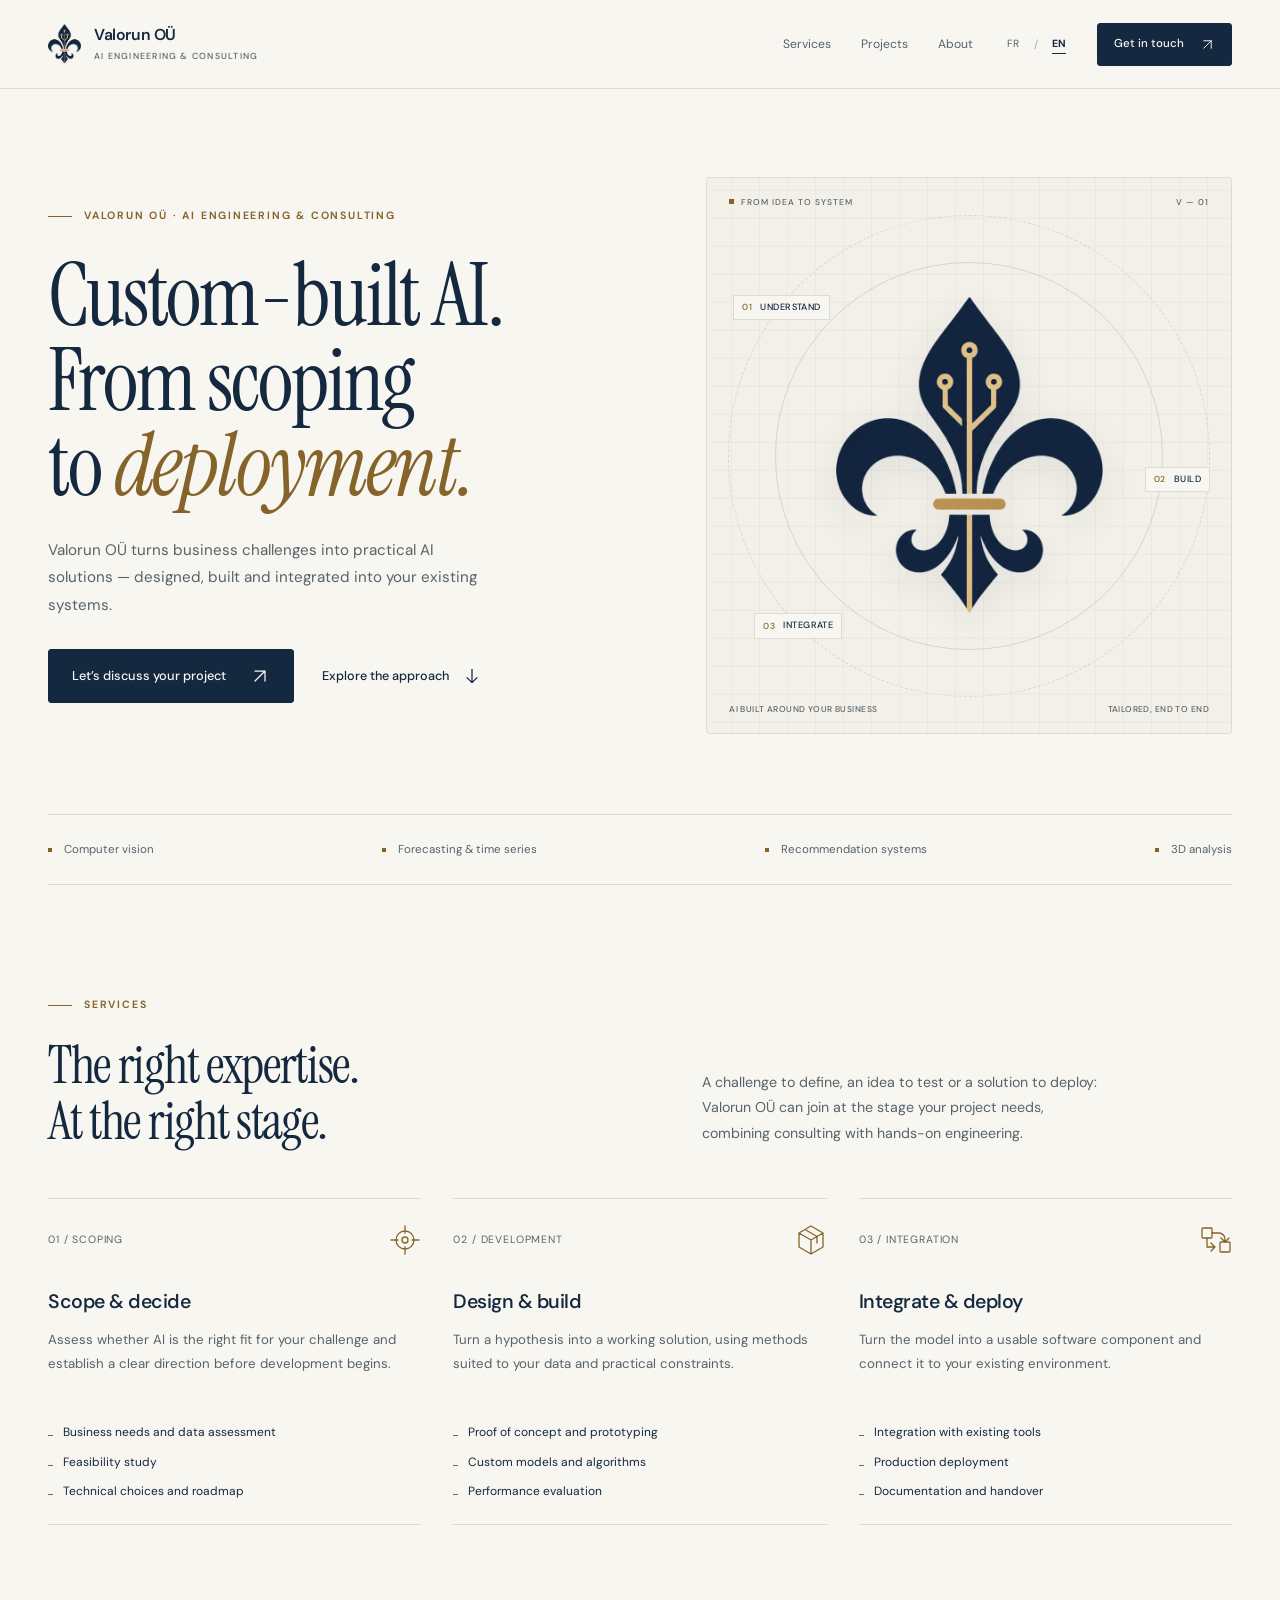
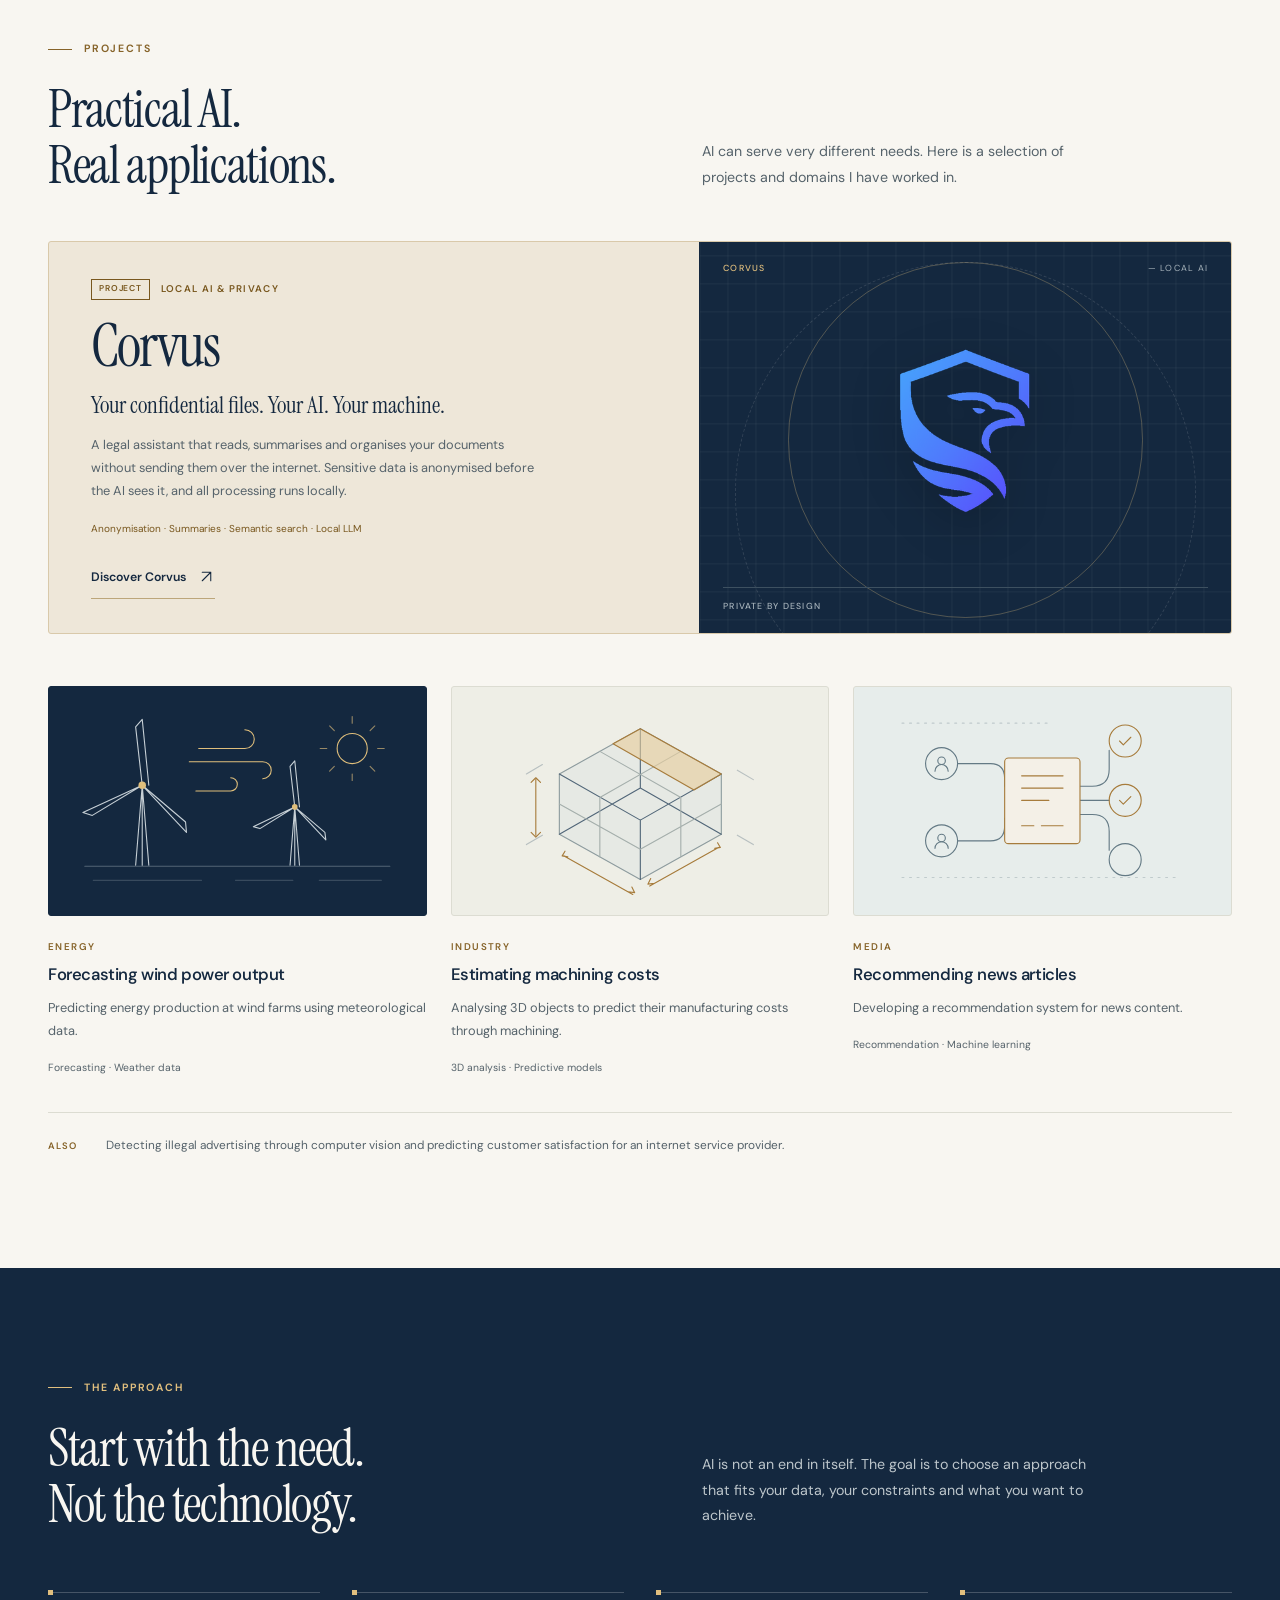
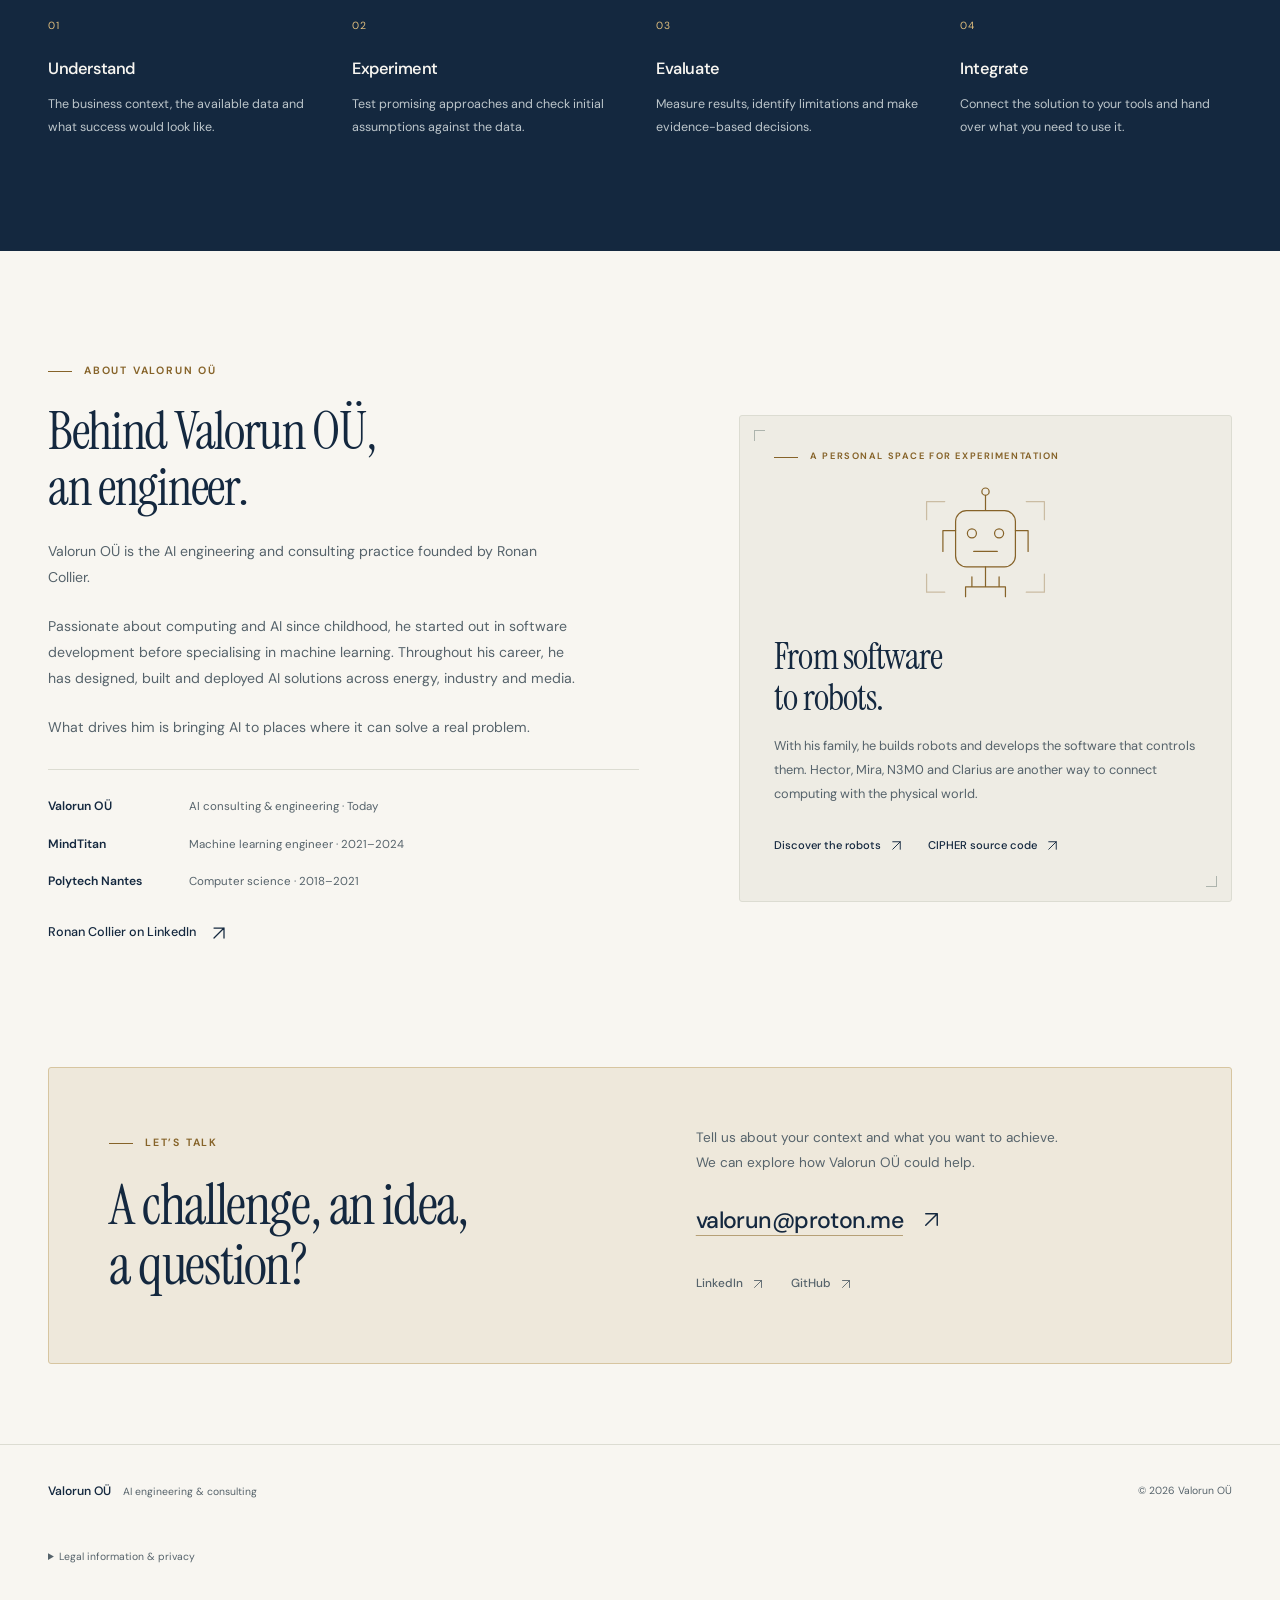
==== en/index.html @ 4dafa0de "Initial commit" ====
<!doctype html>
<html lang="en">
<head>
  <meta charset="utf-8">
  <meta name="viewport" content="width=device-width, initial-scale=1">
  <title>Valorun OÜ — AI Engineering &amp; Consulting</title>
  <meta name="description" content="Valorun OÜ designs, builds and integrates custom AI solutions. AI engineering and consulting, from initial scoping through to deployment.">
  <meta name="theme-color" content="#f8f6f1">
  <meta property="og:type" content="website">
  <meta property="og:title" content="Valorun OÜ — AI Engineering &amp; Consulting">
  <meta property="og:description" content="Custom AI solutions, from scoping to deployment.">
  <meta property="og:locale" content="en_GB">
  <meta property="og:locale:alternate" content="fr_FR">
  <link rel="alternate" hreflang="fr" href="../">
  <link rel="alternate" hreflang="en" href="./">
  <link rel="alternate" hreflang="x-default" href="../">
  <link rel="icon" type="image/png" sizes="64x64" href="../assets/favicon.png?v=2">
  <link rel="apple-touch-icon" sizes="180x180" href="../assets/apple-touch-icon.png">
  <link rel="preload" href="../assets/fonts/dm-sans-latin.woff2" as="font" type="font/woff2" crossorigin>
  <link rel="preload" href="../assets/fonts/instrument-serif-latin.woff2" as="font" type="font/woff2" crossorigin>
  <link rel="stylesheet" href="../assets/styles.css">
  <script type="application/ld+json">
    {
      "@context": "https://schema.org",
      "@type": "Organization",
      "name": "Valorun OÜ",
      "description": "AI engineering and consulting: scoping, development and integration of custom AI solutions.",
      "email": "mailto:valorun@proton.me",
      "founder": {
        "@type": "Person",
        "name": "Ronan Collier",
        "jobTitle": "AI Engineer",
        "sameAs": "https://www.linkedin.com/in/ronan-collier/"
      },
      "sameAs": ["https://github.com/valorun"]
    }
  </script>
</head>
<body id="top">
  <a class="skip-link" href="#main-content">Skip to content</a>

  <header class="site-header">
    <div class="container header-inner">
      <a class="brand" href="#top" aria-label="Valorun OÜ, back to top">
        <img src="../assets/logo.webp" width="600" height="712" alt="" decoding="async">
        <span>
          <span class="brand-name">Valorun OÜ</span>
          <span class="brand-caption">AI engineering &amp; consulting</span>
        </span>
      </a>
      <nav class="main-nav" aria-label="Main navigation">
        <a href="#services">Services</a>
        <a href="#experience">Projects</a>
        <a href="#about">About</a>
      </nav>
      <div class="header-actions">
        <nav class="language-switch" aria-label="Website language">
          <a href="../" lang="fr" hreflang="fr" aria-label="Consulter ce site en français">FR</a>
          <span aria-hidden="true">/</span>
          <a href="./" lang="en" hreflang="en" aria-current="page" aria-label="English, current language">EN</a>
        </nav>
        <a class="button button--small" href="mailto:valorun@proton.me?subject=AI%20project%20enquiry%20%E2%80%94%20Valorun%20O%C3%9C">
          Get in touch
          <svg class="icon" aria-hidden="true" focusable="false"><use href="../assets/icons.svg#arrow-up-right"></use></svg>
        </a>
      </div>
    </div>
  </header>

  <main id="main-content" tabindex="-1">
    <section class="container hero" aria-labelledby="hero-heading">
      <div class="hero-copy">
        <p class="eyebrow">Valorun OÜ · AI engineering &amp; consulting</p>
        <h1 id="hero-heading">Custom-built AI.<br>From scoping<br>to <em>deployment.</em></h1>
        <p class="hero-description">Valorun OÜ turns business challenges into practical AI solutions — designed, built and integrated into your existing systems.</p>
        <div class="hero-actions">
          <a class="button" href="mailto:valorun@proton.me?subject=AI%20project%20enquiry%20%E2%80%94%20Valorun%20O%C3%9C">
            Let’s discuss your project
            <svg class="icon" aria-hidden="true" focusable="false"><use href="../assets/icons.svg#arrow-up-right"></use></svg>
          </a>
          <a class="text-link" href="#services">
            Explore the approach
            <svg class="icon" aria-hidden="true" focusable="false"><use href="../assets/icons.svg#arrow-down"></use></svg>
          </a>
        </div>
      </div>
      <figure class="hero-visual">
        <div class="diagram-heading" aria-hidden="true"><span>From idea to system</span><span>V — 01</span></div>
        <img class="hero-logo" src="../assets/logo.webp" width="600" height="712" alt="Valorun OÜ logo: a navy and gold fleur-de-lis with electronic circuit traces." decoding="async" fetchpriority="high">
        <p class="diagram-label diagram-label--first"><span>01</span> Understand</p>
        <p class="diagram-label diagram-label--second"><span>02</span> Build</p>
        <p class="diagram-label diagram-label--third"><span>03</span> Integrate</p>
        <figcaption class="diagram-caption"><span>AI built around your business</span><span aria-hidden="true">Tailored, end to end</span></figcaption>
      </figure>
    </section>

    <div class="container expertise-strip">
      <span>Computer vision</span>
      <span>Forecasting &amp; time series</span>
      <span>Recommendation systems</span>
      <span>3D analysis</span>
    </div>

    <section class="container section" id="services" aria-labelledby="services-heading">
      <div class="section-intro">
        <div>
          <p class="eyebrow">Services</p>
          <h2 id="services-heading">The right expertise.<br>At the right stage.</h2>
        </div>
        <p>A challenge to define, an idea to test or a solution to deploy: Valorun OÜ can join at the stage your project needs, combining consulting with hands-on engineering.</p>
      </div>
      <div class="services-grid">
        <article class="service-card">
          <div class="service-card-top">
            <span class="service-number">01 / SCOPING</span>
            <svg class="service-icon" aria-hidden="true" focusable="false"><use href="../assets/icons.svg#scope"></use></svg>
          </div>
          <h3>Scope &amp; decide</h3>
          <p>Assess whether AI is the right fit for your challenge and establish a clear direction before development begins.</p>
          <ul>
            <li>Business needs and data assessment</li>
            <li>Feasibility study</li>
            <li>Technical choices and roadmap</li>
          </ul>
        </article>
        <article class="service-card">
          <div class="service-card-top">
            <span class="service-number">02 / DEVELOPMENT</span>
            <svg class="service-icon" aria-hidden="true" focusable="false"><use href="../assets/icons.svg#cube"></use></svg>
          </div>
          <h3>Design &amp; build</h3>
          <p>Turn a hypothesis into a working solution, using methods suited to your data and practical constraints.</p>
          <ul>
            <li>Proof of concept and prototyping</li>
            <li>Custom models and algorithms</li>
            <li>Performance evaluation</li>
          </ul>
        </article>
        <article class="service-card">
          <div class="service-card-top">
            <span class="service-number">03 / INTEGRATION</span>
            <svg class="service-icon" aria-hidden="true" focusable="false"><use href="../assets/icons.svg#integrate"></use></svg>
          </div>
          <h3>Integrate &amp; deploy</h3>
          <p>Turn the model into a usable software component and connect it to your existing environment.</p>
          <ul>
            <li>Integration with existing tools</li>
            <li>Production deployment</li>
            <li>Documentation and handover</li>
          </ul>
        </article>
      </div>
    </section>

    <section class="container section experience-section" id="experience" aria-labelledby="experience-heading">
      <div class="section-intro">
        <div>
          <p class="eyebrow">Projects</p>
          <h2 id="experience-heading">Practical AI.<br>Real applications.</h2>
        </div>
        <p>AI can serve very different needs. Here is a selection of projects and domains I have worked in.</p>
      </div>
      <article class="featured-project">
        <div class="featured-project-copy">
          <p class="featured-label"><span>Project</span> Local AI &amp; privacy</p>
          <h3>Corvus</h3>
          <p class="featured-lead">Your confidential files. Your AI. Your machine.</p>
          <p class="featured-description">A legal assistant that reads, summarises and organises your documents without sending them over the internet. Sensitive data is anonymised before the AI sees it, and all processing runs locally.</p>
          <p class="featured-tags">Anonymisation · Summaries · Semantic search · Local LLM</p>
          <a class="featured-link" href="https://valorun.github.io/corvus-website/index.html">
            Discover Corvus
            <svg class="icon" aria-hidden="true" focusable="false"><use href="../assets/icons.svg#arrow-up-right"></use></svg>
          </a>
        </div>
        <div class="featured-project-visual">
          <p class="featured-visual-label" aria-hidden="true">Corvus <span>— Local AI</span></p>
          <img class="featured-logo" src="../assets/corvus-logo.webp" width="320" height="320" alt="" decoding="async">
          <p class="featured-visual-caption" aria-hidden="true">Private by design</p>
        </div>
      </article>
      <div class="experience-grid">
        <article class="case-card">
          <div class="case-visual case-visual--dark">
            <svg class="case-art" viewBox="0 0 400 230" aria-hidden="true" focusable="false"><use href="../assets/icons.svg#energy"></use></svg>
          </div>
          <p class="case-category">Energy</p>
          <h3>Forecasting wind power output</h3>
          <p class="case-description">Predicting energy production at wind farms using meteorological data.</p>
          <p class="case-tags">Forecasting · Weather data</p>
        </article>
        <article class="case-card">
          <div class="case-visual">
            <svg class="case-art" viewBox="0 0 400 230" aria-hidden="true" focusable="false"><use href="../assets/icons.svg#industry"></use></svg>
          </div>
          <p class="case-category">Industry</p>
          <h3>Estimating machining costs</h3>
          <p class="case-description">Analysing 3D objects to predict their manufacturing costs through machining.</p>
          <p class="case-tags">3D analysis · Predictive models</p>
        </article>
        <article class="case-card">
          <div class="case-visual case-visual--blue">
            <svg class="case-art" viewBox="0 0 400 230" aria-hidden="true" focusable="false"><use href="../assets/icons.svg#recommendation"></use></svg>
          </div>
          <p class="case-category">Media</p>
          <h3>Recommending news articles</h3>
          <p class="case-description">Developing a recommendation system for news content.</p>
          <p class="case-tags">Recommendation · Machine learning</p>
        </article>
      </div>
      <div class="experience-note">
        <strong>Also</strong>
        <p>Detecting illegal advertising through computer vision and predicting customer satisfaction for an internet service provider.</p>
      </div>
    </section>

    <section class="section approach-section" id="approach" aria-labelledby="approach-heading">
      <div class="container">
        <div class="section-intro">
          <div>
            <p class="eyebrow">The approach</p>
            <h2 id="approach-heading">Start with the need.<br>Not the technology.</h2>
          </div>
          <p>AI is not an end in itself. The goal is to choose an approach that fits your data, your constraints and what you want to achieve.</p>
        </div>
        <ol class="approach-grid">
          <li>
            <span class="step-number" aria-hidden="true">01</span>
            <h3>Understand</h3>
            <p>The business context, the available data and what success would look like.</p>
          </li>
          <li>
            <span class="step-number" aria-hidden="true">02</span>
            <h3>Experiment</h3>
            <p>Test promising approaches and check initial assumptions against the data.</p>
          </li>
          <li>
            <span class="step-number" aria-hidden="true">03</span>
            <h3>Evaluate</h3>
            <p>Measure results, identify limitations and make evidence-based decisions.</p>
          </li>
          <li>
            <span class="step-number" aria-hidden="true">04</span>
            <h3>Integrate</h3>
            <p>Connect the solution to your tools and hand over what you need to use it.</p>
          </li>
        </ol>
      </div>
    </section>

    <section class="container section about-grid" id="about" aria-labelledby="about-heading">
      <div class="about-copy">
        <p class="eyebrow">About Valorun OÜ</p>
        <h2 id="about-heading">Behind Valorun OÜ,<br>an engineer.</h2>
        <p>Valorun OÜ is the AI engineering and consulting practice founded by Ronan Collier.</p>
        <p>Passionate about computing and AI since childhood, he started out in software development before specialising in machine learning. Throughout his career, he has designed, built and deployed AI solutions across energy, industry and media.</p>
        <p>What drives him is bringing AI to places where it can solve a real problem.</p>
        <dl class="credentials">
          <div class="credential">
            <dt>Valorun OÜ</dt>
            <dd>AI consulting &amp; engineering · Today</dd>
          </div>
          <div class="credential">
            <dt>MindTitan</dt>
            <dd>Machine learning engineer · 2021–2024</dd>
          </div>
          <div class="credential">
            <dt>Polytech Nantes</dt>
            <dd>Computer science · 2018–2021</dd>
          </div>
        </dl>
        <a class="text-link" href="https://www.linkedin.com/in/ronan-collier/">
          Ronan Collier on LinkedIn
          <svg class="icon" aria-hidden="true" focusable="false"><use href="../assets/icons.svg#arrow-up-right"></use></svg>
        </a>
      </div>
      <aside class="robot-card" aria-labelledby="robot-heading">
        <p class="eyebrow">A personal space for experimentation</p>
        <svg class="robot-drawing" viewBox="0 0 160 150" aria-hidden="true" focusable="false"><use href="../assets/icons.svg#robot"></use></svg>
        <h3 id="robot-heading">From software<br>to robots.</h3>
        <p>With his family, he builds robots and develops the software that controls them. Hector, Mira, N3M0 and Clarius are another way to connect computing with the physical world.</p>
        <div class="robot-links">
          <a class="text-link" href="https://clarius-robot.com/" hreflang="fr">
            Discover the robots
            <svg class="icon" aria-hidden="true" focusable="false"><use href="../assets/icons.svg#arrow-up-right"></use></svg>
          </a>
          <a class="text-link" href="https://github.com/valorun/CIPHER">
            CIPHER source code
            <svg class="icon" aria-hidden="true" focusable="false"><use href="../assets/icons.svg#arrow-up-right"></use></svg>
          </a>
        </div>
      </aside>
    </section>

    <section class="container contact-section" id="contact" aria-labelledby="contact-heading">
      <div class="contact-panel">
        <div>
          <p class="eyebrow">Let’s talk</p>
          <h2 id="contact-heading">A challenge, an idea,<br>a question?</h2>
        </div>
        <div class="contact-copy">
          <p>Tell us about your context and what you want to achieve. We can explore how Valorun OÜ could help.</p>
          <a class="email-link" href="mailto:valorun@proton.me?subject=AI%20project%20enquiry%20%E2%80%94%20Valorun%20O%C3%9C">
            valorun@proton.me
            <svg class="icon" aria-hidden="true" focusable="false"><use href="../assets/icons.svg#arrow-up-right"></use></svg>
          </a>
          <div class="social-links">
            <a class="text-link" href="https://www.linkedin.com/in/ronan-collier/">
              LinkedIn
              <svg class="icon" aria-hidden="true" focusable="false"><use href="../assets/icons.svg#arrow-up-right"></use></svg>
            </a>
            <a class="text-link" href="https://github.com/valorun">
              GitHub
              <svg class="icon" aria-hidden="true" focusable="false"><use href="../assets/icons.svg#arrow-up-right"></use></svg>
            </a>
          </div>
        </div>
      </div>
    </section>
  </main>

  <footer class="site-footer">
    <div class="container">
      <div class="footer-top">
        <p class="footer-signature"><strong>Valorun OÜ</strong><span>AI engineering &amp; consulting</span></p>
        <p>© 2026 Valorun OÜ</p>
      </div>
      <details class="legal-notice">
        <summary>Legal information &amp; privacy</summary>
        <div class="legal-content">
          <div>
            <h3>Publisher &amp; hosting</h3>
            <p>Publisher: <strong>Valorun OÜ</strong>, represented by Ronan Collier.<br>Contact: <a href="mailto:valorun@proton.me">valorun@proton.me</a>.</p>
            <p>This static website is intended for hosting on <a href="https://docs.github.com/en/pages/getting-started-with-github-pages/about-github-pages">GitHub Pages</a>, a service provided by GitHub, Inc.</p>
            <!-- Before publication: add the registered address, registration number, VAT details where applicable and any other information required for Valorun OÜ. See README.md. -->
          </div>
          <div>
            <h3>Privacy</h3>
            <p>This website adds no trackers or advertising cookies and uses no audience analytics. Fonts are hosted locally.</p>
            <p>The hosting provider and external services apply their own privacy policies, including <a href="https://docs.github.com/en/site-policy/privacy-policies/github-general-privacy-statement">GitHub’s</a>. For any questions about an email exchange, please contact Valorun OÜ at the address above.</p>
          </div>
        </div>
      </details>
    </div>
  </footer>
</body>
</html>
---- assets/styles.css ----
@font-face {
  font-family: "DM Sans";
  font-style: normal;
  font-weight: 400 700;
  font-display: swap;
  src: url("fonts/dm-sans-latin.woff2") format("woff2");
}

@font-face {
  font-family: "Instrument Serif";
  font-style: normal;
  font-weight: 400;
  font-display: swap;
  src: url("fonts/instrument-serif-latin.woff2") format("woff2");
}

@font-face {
  font-family: "Instrument Serif";
  font-style: italic;
  font-weight: 400;
  font-display: swap;
  src: url("fonts/instrument-serif-italic-latin.woff2") format("woff2");
}

:root {
  color-scheme: light;
  --paper: #f8f6f1;
  --paper-dark: #eeece4;
  --ink: #14283f;
  --muted: #56636b;
  --gold: #866329;
  --gold-light: #e1bf7e;
  --line: #dcdcd2;
  --display: "Instrument Serif", Georgia, serif;
  --body: "DM Sans", -apple-system, BlinkMacSystemFont, "Segoe UI", sans-serif;
  --width: 1184px;
}

*,
*::before,
*::after {
  box-sizing: border-box;
}

html {
  scroll-behavior: smooth;
  scroll-padding-top: 116px;
}

body {
  margin: 0;
  background: var(--paper);
  color: var(--ink);
  font-family: var(--body);
  font-size: 16px;
  line-height: 1.65;
  -webkit-font-smoothing: antialiased;
}

::selection {
  background: #e7d4ae;
  color: var(--ink);
}

a {
  color: inherit;
  text-underline-offset: 5px;
  text-decoration-thickness: 1px;
}

button,
summary,
a {
  -webkit-tap-highlight-color: transparent;
}

:focus-visible {
  outline: 3px solid var(--gold);
  outline-offset: 5px;
}

main:focus {
  outline: none;
}

img,
svg {
  display: block;
  max-width: 100%;
}

h1,
h2,
h3,
p,
figure {
  margin: 0;
}

h1,
h2 {
  font-family: var(--display);
  font-weight: 400;
  letter-spacing: -.025em;
}

h2 {
  font-size: clamp(2.7rem, 4.1vw, 3.75rem);
  line-height: 1.07;
}

h3 {
  font-size: 1.12rem;
  font-weight: 550;
  line-height: 1.4;
  letter-spacing: -.025em;
}

em {
  font-weight: inherit;
}

.container {
  width: min(var(--width), calc(100% - 96px));
  margin-inline: auto;
}

.section {
  padding-block: 112px;
}

.eyebrow {
  display: flex;
  align-items: center;
  gap: 12px;
  margin-bottom: 24px;
  color: var(--gold);
  font-size: .66rem;
  font-weight: 650;
  line-height: 1.5;
  letter-spacing: .17em;
  text-transform: uppercase;
}

.eyebrow::before {
  width: 24px;
  height: 1px;
  background: currentColor;
  content: "";
}

.icon {
  flex: none;
  width: 20px;
  height: 20px;
}

.skip-link {
  position: fixed;
  z-index: 100;
  top: 12px;
  left: 16px;
  padding: 12px 20px;
  transform: translateY(-160%);
  border-radius: 3px;
  background: var(--ink);
  color: var(--paper);
  text-decoration: none;
}

.skip-link:focus {
  transform: translateY(0);
}

.site-header {
  position: sticky;
  z-index: 20;
  top: 0;
  border-bottom: 1px solid var(--line);
  background: rgb(248 246 241 / 96%);
  backdrop-filter: blur(12px);
}

.header-inner {
  display: flex;
  align-items: center;
  justify-content: space-between;
  gap: 28px;
  min-height: 88px;
}

.brand {
  display: inline-flex;
  flex: none;
  align-items: center;
  gap: 13px;
  text-decoration: none;
}

.brand img {
  width: 33px;
  height: auto;
}

.brand-name {
  display: block;
  font-size: .99rem;
  font-weight: 600;
  line-height: 1.4;
  letter-spacing: -.025em;
}

.brand-caption {
  display: block;
  margin-top: 3px;
  color: var(--muted);
  font-size: .55rem;
  font-weight: 500;
  letter-spacing: .14em;
  text-transform: uppercase;
}

.main-nav {
  display: flex;
  align-items: center;
  gap: 30px;
  margin-left: auto;
}

.main-nav a,
.language-switch a {
  display: inline-flex;
  align-items: center;
  min-height: 44px;
  font-size: .76rem;
  text-decoration: none;
}

.main-nav a {
  color: var(--muted);
}

.main-nav a:hover {
  color: var(--ink);
  text-decoration: underline;
}

.header-actions {
  display: flex;
  align-items: center;
  gap: 26px;
}

.language-switch {
  display: flex;
  align-items: center;
  gap: 9px;
}

.language-switch a {
  min-width: 24px;
  justify-content: center;
  color: var(--muted);
  font-size: .65rem;
}

.language-switch span {
  color: #a5aaa6;
  font-size: .7rem;
}

.language-switch a[aria-current="page"] {
  color: var(--ink);
  font-weight: 700;
  text-decoration: underline;
  text-underline-offset: 6px;
}

.button {
  display: inline-flex;
  align-items: center;
  justify-content: center;
  gap: 24px;
  min-height: 54px;
  padding: 15px 23px;
  border: 1px solid var(--ink);
  border-radius: 3px;
  background: var(--ink);
  color: var(--paper);
  font-size: .8rem;
  font-weight: 500;
  line-height: 1.4;
  text-decoration: none;
  transition: background .2s, border-color .2s;
}

.button:hover {
  border-color: #2f485e;
  background: #2f485e;
}

.button--small {
  gap: 16px;
  min-height: 43px;
  padding: 10px 16px;
  font-size: .72rem;
}

.button--small .icon {
  width: 15px;
  height: 15px;
}

.text-link {
  display: inline-flex;
  align-items: center;
  gap: 13px;
  min-height: 44px;
  font-size: .79rem;
  font-weight: 500;
  text-decoration: none;
}

.text-link:hover {
  text-decoration: underline;
}

.hero {
  display: grid;
  grid-template-columns: 1.13fr 1fr;
  align-items: center;
  gap: 64px;
  padding-block: 88px 80px;
}

.hero .eyebrow {
  margin-bottom: 30px;
}

.hero h1 {
  font-size: clamp(3.6rem, 6.7vw, 6rem);
  line-height: .99;
}

.hero h1 em {
  color: var(--gold);
}

.hero-description {
  max-width: 440px;
  margin-top: 28px;
  color: var(--muted);
  font-size: .95rem;
  line-height: 1.8;
}

.hero-actions {
  display: flex;
  flex-wrap: wrap;
  align-items: center;
  gap: 14px 28px;
  margin-top: 30px;
}

.hero-visual {
  position: relative;
  display: grid;
  aspect-ratio: 1 / 1.06;
  place-items: center;
  overflow: hidden;
  isolation: isolate;
  border: 1px solid var(--line);
  border-radius: 3px;
  background-color: #f2f0e8;
  background-image: linear-gradient(rgb(20 40 63 / 4%) 1px, transparent 1px), linear-gradient(90deg, rgb(20 40 63 / 4%) 1px, transparent 1px);
  background-position: center;
  background-size: 28px 28px;
}

.hero-visual::before,
.hero-visual::after {
  position: absolute;
  z-index: -1;
  width: 74%;
  aspect-ratio: 1;
  border: 1px solid rgb(134 99 41 / 20%);
  border-radius: 50%;
  content: "";
}

.hero-visual::after {
  width: 92%;
  border-style: dashed;
  border-color: rgb(20 40 63 / 12%);
}

.hero-logo {
  width: 51%;
  height: auto;
  filter: drop-shadow(0 10px 18px rgb(20 40 63 / 8%));
}

.diagram-label {
  position: absolute;
  display: flex;
  align-items: center;
  gap: 8px;
  padding: 5px 8px;
  border: 1px solid var(--line);
  background: var(--paper);
  font-size: .57rem;
  font-weight: 500;
  letter-spacing: .05em;
  line-height: 1.5;
  text-transform: uppercase;
}

.diagram-label span {
  color: var(--gold);
  font-size: .55rem;
}

.diagram-label--first {
  top: 21%;
  left: 5%;
}

.diagram-label--second {
  top: 52%;
  right: 4%;
}

.diagram-label--third {
  bottom: 17%;
  left: 9%;
}

.diagram-heading,
.diagram-caption {
  position: absolute;
  right: 22px;
  left: 22px;
  display: flex;
  justify-content: space-between;
  gap: 12px;
  color: var(--muted);
  font-size: .53rem;
  font-weight: 500;
  line-height: 1.5;
  letter-spacing: .12em;
  text-transform: uppercase;
}

.diagram-heading {
  top: 19px;
}

.diagram-heading span:first-child::before {
  display: inline-block;
  width: 5px;
  height: 5px;
  margin-right: 7px;
  background: var(--gold);
  content: "";
  vertical-align: 1px;
}

.diagram-caption {
  bottom: 17px;
  letter-spacing: .05em;
}

.expertise-strip {
  display: flex;
  flex-wrap: wrap;
  align-items: center;
  justify-content: space-between;
  gap: 18px 24px;
  padding-block: 25px;
  border-block: 1px solid var(--line);
  color: var(--muted);
  font-size: .72rem;
}

.expertise-strip span {
  display: flex;
  align-items: center;
  gap: 12px;
}

.expertise-strip span::before {
  width: 4px;
  height: 4px;
  background: var(--gold);
  content: "";
}

.section-intro {
  display: grid;
  grid-template-columns: 1.1fr 1fr;
  align-items: end;
  gap: 72px;
  margin-bottom: 48px;
}

.section-intro > p {
  max-width: 410px;
  padding-bottom: 3px;
  color: var(--muted);
  font-size: .89rem;
  line-height: 1.8;
}

.services-grid {
  display: grid;
  grid-template-columns: repeat(3, minmax(0, 1fr));
  gap: 32px;
}

.service-card {
  padding-block: 25px 22px;
  border-block: 1px solid var(--line);
}

.service-card-top {
  display: flex;
  align-items: center;
  justify-content: space-between;
  margin-bottom: 32px;
  color: var(--gold);
}

.service-number {
  color: var(--muted);
  font-size: .66rem;
  letter-spacing: .08em;
}

.service-icon {
  width: 32px;
  height: 32px;
}

.service-card h3 {
  margin-bottom: 13px;
  font-size: 1.22rem;
}

.service-card > p {
  min-height: 70px;
  color: var(--muted);
  font-size: .83rem;
  line-height: 1.8;
}

.service-card ul {
  display: grid;
  gap: 10px;
  margin: 25px 0 0;
  padding: 0;
  list-style: none;
}

.service-card li {
  display: flex;
  align-items: baseline;
  gap: 10px;
  font-size: .75rem;
}

.service-card li::before {
  flex: none;
  width: 5px;
  height: 1px;
  background: var(--gold);
  content: "";
}

.experience-section {
  padding-top: 4px;
}

.featured-project {
  display: grid;
  grid-template-columns: 1.1fr .9fr;
  margin-bottom: 52px;
  overflow: hidden;
  border: 1px solid #d9c9aa;
  border-radius: 3px;
  background: #eee7d9;
}

.featured-project-copy {
  display: flex;
  flex-direction: column;
  align-items: flex-start;
  padding: 37px 42px 34px;
}

.featured-label {
  display: flex;
  align-items: center;
  gap: 11px;
  color: #78571e;
  font-size: .61rem;
  font-weight: 600;
  line-height: 1.5;
  letter-spacing: .13em;
  text-transform: uppercase;
}

.featured-label span {
  padding: 3px 7px;
  border: 1px solid currentColor;
  font-size: .53rem;
  letter-spacing: .1em;
}

.featured-project h3 {
  margin-top: 19px;
  font-family: var(--display);
  font-size: clamp(3.2rem, 4.6vw, 4.35rem);
  font-weight: 400;
  line-height: .92;
  letter-spacing: -.03em;
}

.featured-lead {
  max-width: 440px;
  margin-top: 19px;
  font-family: var(--display);
  font-size: 1.45rem;
  line-height: 1.15;
}

.featured-description {
  max-width: 450px;
  margin-top: 14px;
  color: var(--muted);
  font-size: .8rem;
  line-height: 1.8;
}

.featured-tags {
  margin-top: 18px;
  color: #78571e;
  font-size: .63rem;
  line-height: 1.7;
}

.featured-link {
  display: inline-flex;
  align-items: center;
  gap: 12px;
  min-height: 44px;
  margin-top: 18px;
  border-bottom: 1px solid #bca67a;
  font-size: .77rem;
  font-weight: 600;
  text-decoration: none;
}

.featured-link:hover {
  border-color: var(--ink);
  text-decoration: none;
}

.featured-link .icon {
  width: 17px;
  height: 17px;
}

.featured-project-visual {
  position: relative;
  display: flex;
  flex-direction: column;
  align-items: center;
  justify-content: space-between;
  min-height: 330px;
  padding: 20px 23px;
  overflow: hidden;
  isolation: isolate;
  border-left: 1px solid var(--ink);
  background-color: var(--ink);
  background-image: linear-gradient(rgb(248 246 241 / 5%) 1px, transparent 1px), linear-gradient(90deg, rgb(248 246 241 / 5%) 1px, transparent 1px);
  background-position: center;
  background-size: 28px 28px;
}

.featured-project-visual::before,
.featured-project-visual::after {
  position: absolute;
  z-index: -1;
  width: 67%;
  aspect-ratio: 1;
  border: 1px solid rgb(225 191 126 / 30%);
  border-radius: 50%;
  content: "";
}

.featured-project-visual::after {
  width: 87%;
  border-style: dashed;
  border-color: rgb(248 246 241 / 12%);
}

.featured-visual-label,
.featured-visual-caption {
  position: relative;
  z-index: 1;
  width: 100%;
  color: var(--gold-light);
  font-size: .55rem;
  font-weight: 500;
  line-height: 1.5;
  letter-spacing: .14em;
  text-transform: uppercase;
}

.featured-visual-label {
  display: flex;
  justify-content: space-between;
  gap: 16px;
}

.featured-visual-label span {
  color: #a7b3bb;
  font-weight: 400;
}

.featured-logo {
  position: relative;
  z-index: 1;
  width: min(49%, 205px);
  height: auto;
  margin-block: 20px;
  filter: drop-shadow(0 12px 24px rgb(0 0 0 / 23%));
}

.featured-visual-caption {
  padding-top: 12px;
  border-top: 1px solid #3d5060;
  color: #a7b3bb;
}

.experience-grid {
  display: grid;
  grid-template-columns: repeat(3, minmax(0, 1fr));
  gap: 24px;
}

.case-visual {
  display: grid;
  aspect-ratio: 1.65;
  place-items: center;
  overflow: hidden;
  border: 1px solid var(--line);
  border-radius: 3px;
  background: #eeeee6;
}

.case-visual--dark {
  border-color: var(--ink);
  background: var(--ink);
}

.case-visual--blue {
  background: #e7edeb;
}

.case-art {
  width: 100%;
  height: auto;
}

.case-category {
  margin-top: 23px;
  color: var(--gold);
  font-size: .61rem;
  font-weight: 600;
  letter-spacing: .15em;
  text-transform: uppercase;
}

.case-card h3 {
  margin-top: 8px;
  font-size: 1.04rem;
}

.case-description {
  margin-top: 10px;
  color: var(--muted);
  font-size: .8rem;
  line-height: 1.8;
}

.case-tags {
  margin-top: 17px;
  color: var(--muted);
  font-size: .65rem;
}

.experience-note {
  display: flex;
  align-items: baseline;
  gap: 28px;
  margin-top: 36px;
  padding-top: 23px;
  border-top: 1px solid var(--line);
  color: var(--muted);
  font-size: .74rem;
}

.experience-note strong {
  flex: none;
  color: var(--gold);
  font-size: .59rem;
  font-weight: 600;
  letter-spacing: .12em;
  text-transform: uppercase;
}

.approach-section {
  background: var(--ink);
  color: var(--paper);
}

.approach-section .eyebrow {
  color: var(--gold-light);
}

.approach-section .section-intro > p {
  color: #bdc6cb;
}

.approach-grid {
  display: grid;
  grid-template-columns: repeat(4, minmax(0, 1fr));
  gap: 32px;
  margin: 60px 0 0;
  padding: 0;
  list-style: none;
}

.approach-grid li {
  position: relative;
  padding-top: 24px;
  border-top: 1px solid #465567;
}

.approach-grid li::before {
  position: absolute;
  top: -3px;
  left: 0;
  width: 5px;
  height: 5px;
  background: var(--gold-light);
  content: "";
}

.step-number {
  display: block;
  margin-bottom: 24px;
  color: var(--gold-light);
  font-size: .65rem;
  letter-spacing: .08em;
}

.approach-grid h3 {
  font-size: 1.02rem;
}

.approach-grid p {
  margin-top: 12px;
  color: #bdc6cb;
  font-size: .78rem;
  line-height: 1.85;
}

.about-grid {
  display: grid;
  grid-template-columns: 1.2fr 1fr;
  align-items: center;
  gap: 100px;
}

.about-copy > p:not(.eyebrow) {
  max-width: 530px;
  margin-top: 23px;
  color: var(--muted);
  font-size: .88rem;
  line-height: 1.85;
}

.credentials {
  display: grid;
  gap: 17px;
  margin-block: 29px 20px;
  padding-top: 26px;
  border-top: 1px solid var(--line);
}

.credential {
  display: grid;
  grid-template-columns: 125px 1fr;
  align-items: baseline;
  gap: 16px;
}

.credential dt {
  font-size: .76rem;
  font-weight: 600;
}

.credential dd {
  margin: 0;
  color: var(--muted);
  font-size: .72rem;
}

.robot-card {
  position: relative;
  padding: 34px;
  border: 1px solid var(--line);
  border-radius: 3px;
  background: var(--paper-dark);
}

.robot-card::before,
.robot-card::after {
  position: absolute;
  top: 14px;
  left: 14px;
  width: 11px;
  height: 11px;
  border-top: 1px solid #adb4ad;
  border-left: 1px solid #adb4ad;
  content: "";
}

.robot-card::after {
  inset: auto 14px 14px auto;
  transform: rotate(180deg);
}

.robot-card .eyebrow {
  margin-bottom: 14px;
  font-size: .58rem;
}

.robot-drawing {
  width: 145px;
  height: 136px;
  margin: 10px auto 23px;
  color: var(--gold);
}

.robot-card h3 {
  font-family: var(--display);
  font-size: 2.3rem;
  font-weight: 400;
  line-height: 1.1;
}

.robot-card > p:not(.eyebrow) {
  margin-top: 16px;
  color: var(--muted);
  font-size: .8rem;
  line-height: 1.85;
}

.robot-links {
  display: flex;
  flex-wrap: wrap;
  gap: 8px 24px;
  margin-top: 18px;
}

.robot-links .text-link {
  gap: 8px;
  font-size: .7rem;
}

.robot-links .icon {
  width: 15px;
  height: 15px;
}

.contact-section {
  padding-bottom: 80px;
}

.contact-panel {
  display: grid;
  grid-template-columns: 1.1fr 1fr;
  align-items: center;
  gap: 64px;
  padding: 57px 60px;
  border: 1px solid #d7c5a0;
  border-radius: 3px;
  background: #eee8db;
}

.contact-panel h2 {
  font-size: clamp(2.7rem, 4.4vw, 4rem);
}

.contact-copy > p {
  max-width: 365px;
  color: var(--muted);
  font-size: .85rem;
  line-height: 1.85;
}

.email-link {
  display: inline-flex;
  align-items: center;
  gap: 17px;
  min-height: 50px;
  margin-top: 20px;
  font-size: clamp(1.15rem, 1.8vw, 1.5rem);
  font-weight: 500;
  line-height: 1.5;
  letter-spacing: -.025em;
  text-decoration-color: #b6a077;
  text-underline-offset: 7px;
}

.email-link .icon {
  width: 23px;
  height: 23px;
}

.social-links {
  display: flex;
  flex-wrap: wrap;
  gap: 26px;
  margin-top: 17px;
}

.social-links .text-link {
  gap: 8px;
  color: var(--muted);
  font-size: .74rem;
}

.social-links .icon {
  width: 14px;
  height: 14px;
}

.site-footer {
  border-top: 1px solid var(--line);
}

.footer-top {
  display: flex;
  align-items: center;
  justify-content: space-between;
  gap: 24px;
  min-height: 92px;
}

.footer-signature {
  display: flex;
  align-items: baseline;
  gap: 12px;
  color: var(--muted);
  font-size: .65rem;
}

.footer-signature strong {
  color: var(--ink);
  font-size: .76rem;
  font-weight: 550;
}

.footer-top > p {
  color: var(--muted);
  font-size: .65rem;
}

.legal-notice {
  padding-block: 0 24px;
  color: var(--muted);
  font-size: .72rem;
}

.legal-notice summary {
  width: fit-content;
  min-height: 44px;
  padding-block: 11px;
  cursor: pointer;
  font-size: .65rem;
}

.legal-content {
  display: grid;
  grid-template-columns: 1fr 1fr;
  gap: 24px 48px;
  padding-block: 22px 8px;
  border-top: 1px solid var(--line);
}

.legal-content h3 {
  margin-bottom: 8px;
  color: var(--ink);
  font-size: .77rem;
}

.legal-content p + p {
  margin-top: 9px;
}

@media (width >= 1440px) {
  .hero {
    gap: 86px;
  }
}

@media (width <= 1100px) {
  .header-inner {
    gap: 22px;
  }

  .main-nav {
    gap: 22px;
  }

  .header-actions {
    gap: 20px;
  }

  .header-actions > .button {
    display: none;
  }

  .hero {
    gap: 35px;
    padding-block: 72px;
  }

  .hero-actions {
    column-gap: 20px;
  }

  .hero-actions .button {
    gap: 18px;
    padding-inline: 18px;
  }

  .section-intro {
    gap: 48px;
  }

  .about-grid {
    gap: 55px;
  }

  .contact-panel {
    gap: 48px;
    padding-inline: 40px;
  }
}

@media (width <= 800px) {
  .container {
    width: calc(100% - 56px);
  }

  .section {
    padding-block: 80px;
  }

  .hero {
    grid-template-columns: 1.1fr 1fr;
    gap: 26px;
    padding-block: 64px;
  }

  .hero h1 {
    font-size: clamp(3.2rem, 7.6vw, 4rem);
  }

  .hero .eyebrow {
    font-size: .58rem;
  }

  .hero-description {
    font-size: .85rem;
  }

  .hero-actions {
    gap: 10px;
  }

  .hero-visual {
    aspect-ratio: 1 / 1.25;
  }

  .diagram-label {
    padding: 4px 6px;
    font-size: .48rem;
  }

  .diagram-label span {
    font-size: .47rem;
  }

  .diagram-heading,
  .diagram-caption {
    right: 13px;
    left: 13px;
    font-size: .45rem;
  }

  .expertise-strip {
    display: grid;
    grid-template-columns: 1fr 1fr;
    gap: 14px 24px;
  }

  .section-intro {
    grid-template-columns: 1.2fr 1fr;
    gap: 32px;
  }

  .section-intro > p {
    font-size: .8rem;
  }

  .services-grid {
    gap: 24px;
  }

  .service-card h3 {
    font-size: 1.05rem;
  }

  .service-card > p {
    min-height: 120px;
    font-size: .8rem;
  }

  .experience-section {
    padding-top: 0;
  }

  .featured-project {
    grid-template-columns: 1.08fr .92fr;
    margin-bottom: 38px;
  }

  .featured-project-copy {
    padding: 29px 27px 26px;
  }

  .featured-project h3 {
    font-size: 3rem;
  }

  .featured-lead {
    font-size: 1.24rem;
  }

  .featured-description {
    font-size: .76rem;
  }

  .featured-project-visual {
    min-height: 300px;
    padding: 18px;
  }

  .experience-grid {
    gap: 18px;
  }

  .case-visual {
    aspect-ratio: 1.3;
  }

  .case-card h3 {
    font-size: .96rem;
  }

  .approach-grid {
    grid-template-columns: repeat(2, minmax(0, 1fr));
    gap: 36px;
    margin-top: 45px;
  }

  .step-number {
    margin-bottom: 15px;
  }

  .about-grid {
    grid-template-columns: 1.1fr 1fr;
    gap: 32px;
  }

  .about-copy > p:not(.eyebrow) {
    font-size: .82rem;
  }

  .credential {
    grid-template-columns: 1fr;
    gap: 2px;
  }

  .robot-card {
    padding: 28px;
  }

  .robot-card .eyebrow {
    font-size: .5rem;
  }

  .contact-section {
    padding-bottom: 56px;
  }

  .contact-panel {
    gap: 34px;
    padding: 38px 30px;
  }

  .contact-copy > p {
    font-size: .8rem;
  }

  .email-link {
    gap: 9px;
    font-size: 1.1rem;
  }

  .email-link .icon {
    width: 18px;
    height: 18px;
  }
}

@media (width <= 600px) {
  html {
    scroll-padding-top: 140px;
  }

  .container {
    width: calc(100% - 40px);
  }

  .header-inner {
    flex-wrap: wrap;
    gap: 0;
    padding-top: 15px;
  }

  .brand {
    gap: 10px;
  }

  .brand img {
    width: 28px;
  }

  .brand-name {
    font-size: .88rem;
  }

  .brand-caption {
    font-size: .48rem;
  }

  .header-actions {
    margin-left: auto;
  }

  .main-nav {
    order: 3;
    justify-content: space-between;
    gap: 24px;
    width: 100%;
    margin-top: 8px;
    border-top: 1px solid var(--line);
  }

  .main-nav a {
    min-height: 43px;
    font-size: .69rem;
  }

  .hero {
    grid-template-columns: 1fr;
    gap: 40px;
    padding-block: 47px 40px;
  }

  .hero .eyebrow {
    margin-bottom: 24px;
    font-size: .58rem;
  }

  .hero h1 {
    font-size: clamp(3.2rem, 13vw, 4.6rem);
  }

  .hero-description {
    max-width: 390px;
    margin-top: 23px;
    font-size: .88rem;
  }

  .hero-actions {
    gap: 12px 24px;
    margin-top: 25px;
  }

  .hero-actions .button {
    min-height: 52px;
    font-size: .76rem;
  }

  .hero-actions .text-link {
    font-size: .73rem;
  }

  .hero-visual {
    width: 100%;
    max-width: 410px;
    aspect-ratio: 1.15;
    margin-inline: auto;
  }

  .hero-logo {
    width: 44%;
  }

  .diagram-heading,
  .diagram-caption {
    right: 17px;
    left: 17px;
    font-size: .48rem;
  }

  .diagram-label {
    font-size: .51rem;
  }

  .diagram-label--first {
    top: 24%;
    left: 7%;
  }

  .diagram-label--second {
    right: 5%;
  }

  .diagram-label--third {
    bottom: 20%;
  }

  .expertise-strip {
    gap: 12px;
    padding-block: 22px;
    font-size: .63rem;
  }

  .expertise-strip span {
    gap: 8px;
  }

  .section {
    padding-block: 64px;
  }

  .eyebrow {
    margin-bottom: 19px;
    font-size: .59rem;
  }

  h2 {
    font-size: clamp(2.5rem, 10vw, 3.3rem);
  }

  .section-intro {
    grid-template-columns: 1fr;
    gap: 22px;
    margin-bottom: 34px;
  }

  .section-intro > p {
    max-width: 390px;
    font-size: .84rem;
  }

  .services-grid,
  .experience-grid {
    grid-template-columns: 1fr;
    gap: 26px;
  }

  .service-card {
    padding-block: 24px 28px;
    border-bottom: 0;
  }

  .service-card-top {
    margin-bottom: 20px;
  }

  .service-card h3 {
    font-size: 1.2rem;
  }

  .service-card > p {
    min-height: 0;
    max-width: 380px;
    font-size: .85rem;
  }

  .service-card ul {
    gap: 9px;
    margin-top: 20px;
  }

  .service-card li {
    font-size: .78rem;
  }

  .experience-section {
    padding-top: 0;
  }

  .featured-project {
    grid-template-columns: 1fr;
    margin-bottom: 42px;
  }

  .featured-project-copy {
    padding: 28px 25px 25px;
  }

  .featured-project h3 {
    margin-top: 15px;
    font-size: 3.4rem;
  }

  .featured-lead {
    margin-top: 14px;
    font-size: 1.3rem;
  }

  .featured-description {
    font-size: .81rem;
  }

  .featured-project-visual {
    order: -1;
    min-height: 230px;
    padding: 16px 19px;
    border-bottom: 1px solid var(--ink);
    border-left: 0;
  }

  .featured-logo {
    width: 132px;
    margin-block: 8px;
  }

  .featured-visual-label,
  .featured-visual-caption {
    font-size: .49rem;
  }

  .experience-grid {
    gap: 36px;
  }

  .case-visual {
    aspect-ratio: 1.8;
  }

  .case-art {
    width: 90%;
  }

  .case-category {
    margin-top: 18px;
  }

  .case-card h3 {
    font-size: 1.1rem;
  }

  .case-description {
    font-size: .84rem;
  }

  .case-tags {
    margin-top: 12px;
  }

  .experience-note {
    flex-direction: column;
    gap: 10px;
    font-size: .75rem;
  }

  .approach-grid {
    gap: 30px 24px;
    margin-top: 36px;
  }

  .approach-grid h3 {
    font-size: .95rem;
  }

  .approach-grid p {
    font-size: .74rem;
  }

  .about-grid {
    grid-template-columns: 1fr;
    gap: 38px;
  }

  .about-copy > p:not(.eyebrow) {
    font-size: .85rem;
  }

  .credential {
    grid-template-columns: 112px 1fr;
    gap: 12px;
  }

  .robot-card {
    padding: 30px;
  }

  .robot-card .eyebrow {
    font-size: .56rem;
  }

  .robot-drawing {
    margin-block: 0 16px;
  }

  .contact-section {
    padding-bottom: 46px;
  }

  .contact-panel {
    grid-template-columns: 1fr;
    gap: 26px;
    padding: 34px 26px;
  }

  .contact-panel h2 {
    font-size: 2.8rem;
  }

  .contact-copy > p {
    font-size: .83rem;
  }

  .email-link {
    gap: 12px;
    margin-top: 16px;
    font-size: clamp(1.02rem, 5vw, 1.35rem);
  }

  .footer-top {
    flex-direction: column;
    align-items: flex-start;
    gap: 9px;
    min-height: 0;
    padding-block: 28px 8px;
  }

  .footer-signature {
    flex-wrap: wrap;
    gap: 2px 10px;
  }

  .legal-content {
    grid-template-columns: 1fr;
    gap: 24px;
  }
}

@media (prefers-reduced-motion: reduce) {
  html {
    scroll-behavior: auto;
  }

  *,
  *::before,
  *::after {
    transition: none !important;
  }
}

@media (forced-colors: active) {
  .hero-visual,
  .case-visual {
    background-image: none;
  }

  .button,
  .diagram-label {
    border: 1px solid ButtonText;
  }
}

@media print {
  .site-header,
  .skip-link,
  .hero-visual,
  .case-visual,
  .featured-project-visual,
  .legal-notice {
    display: none;
  }

  body,
  .approach-section,
  .contact-panel,
  .featured-project,
  .robot-card {
    background: white;
    color: black;
  }

  .container {
    width: 100%;
  }

  .section,
  .hero {
    padding-block: 24px;
  }

  .hero,
  .section-intro,
  .featured-project,
  .about-grid,
  .contact-panel {
    grid-template-columns: 1fr;
    gap: 20px;
  }

  .approach-section .section-intro > p,
  .approach-grid p {
    color: #444;
  }

  h1,
  h2,
  h3 {
    break-after: avoid;
  }

  article,
  .robot-card {
    break-inside: avoid;
  }
}
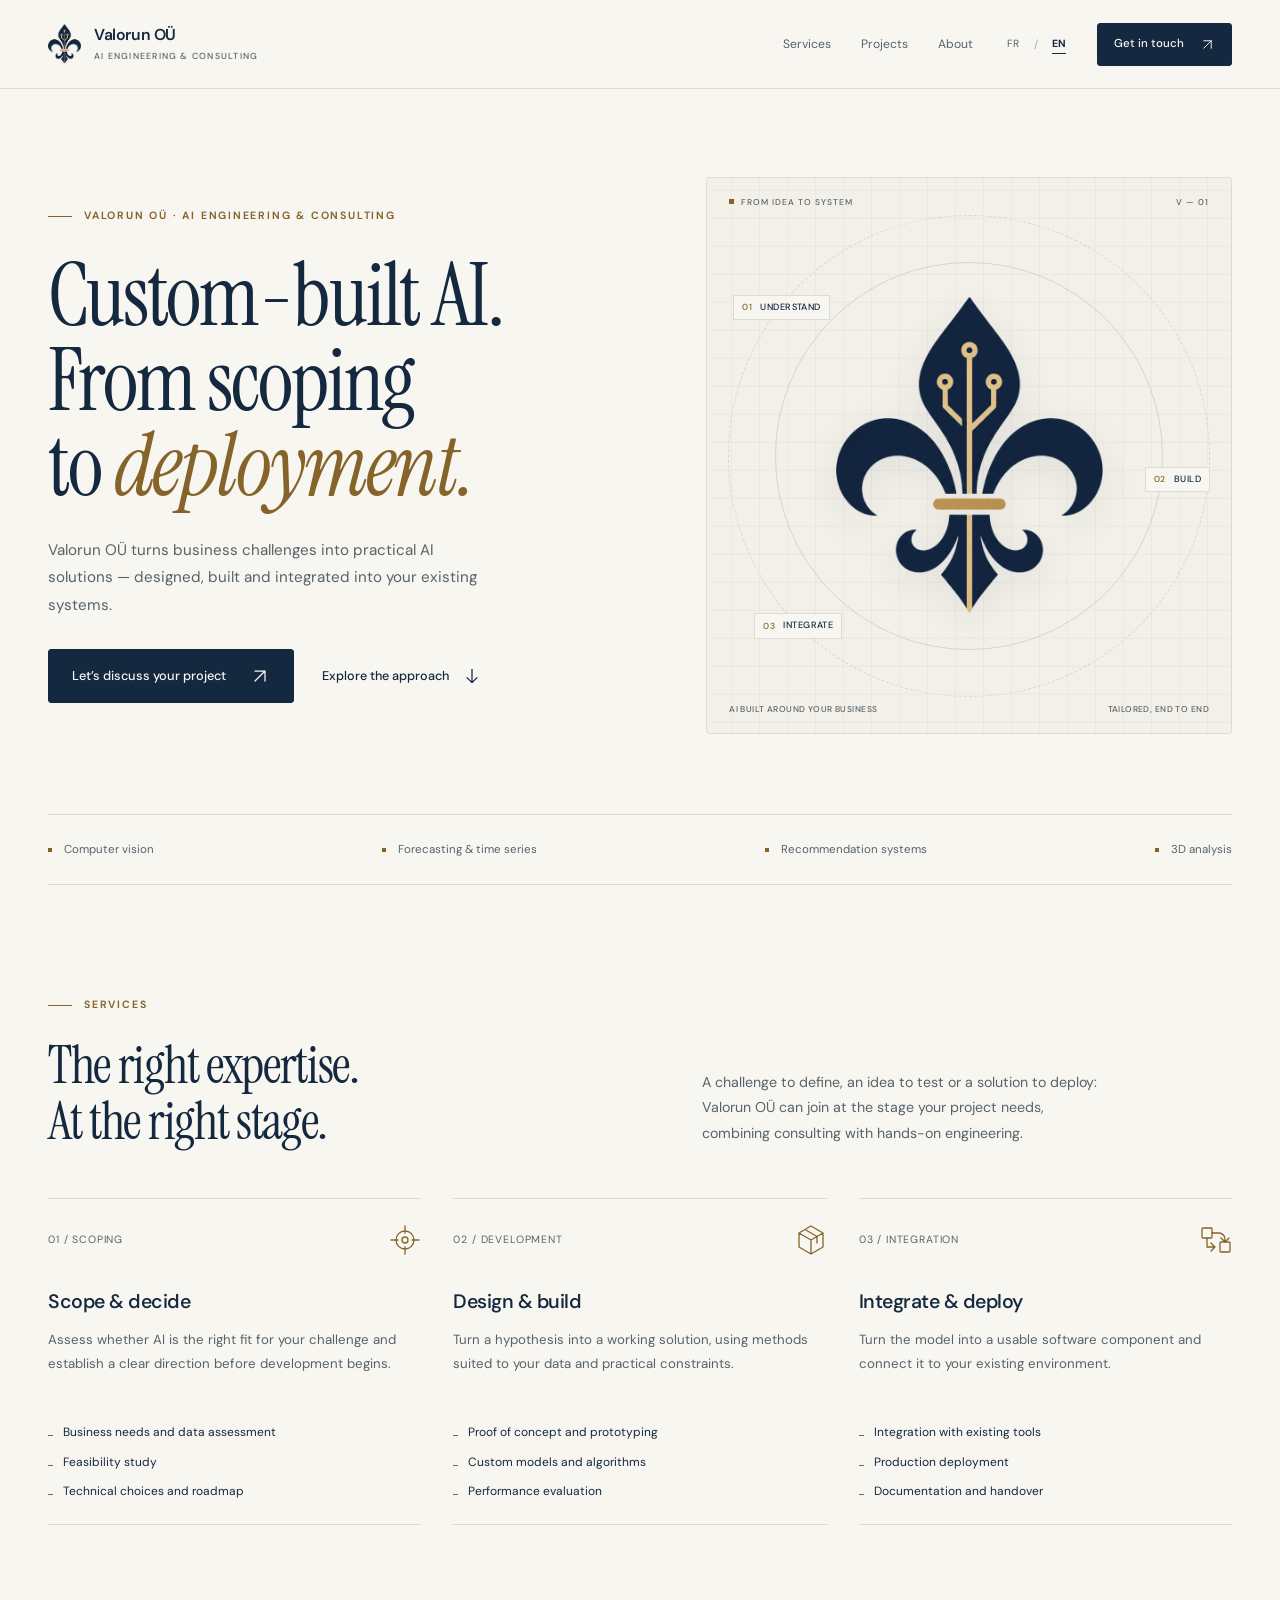
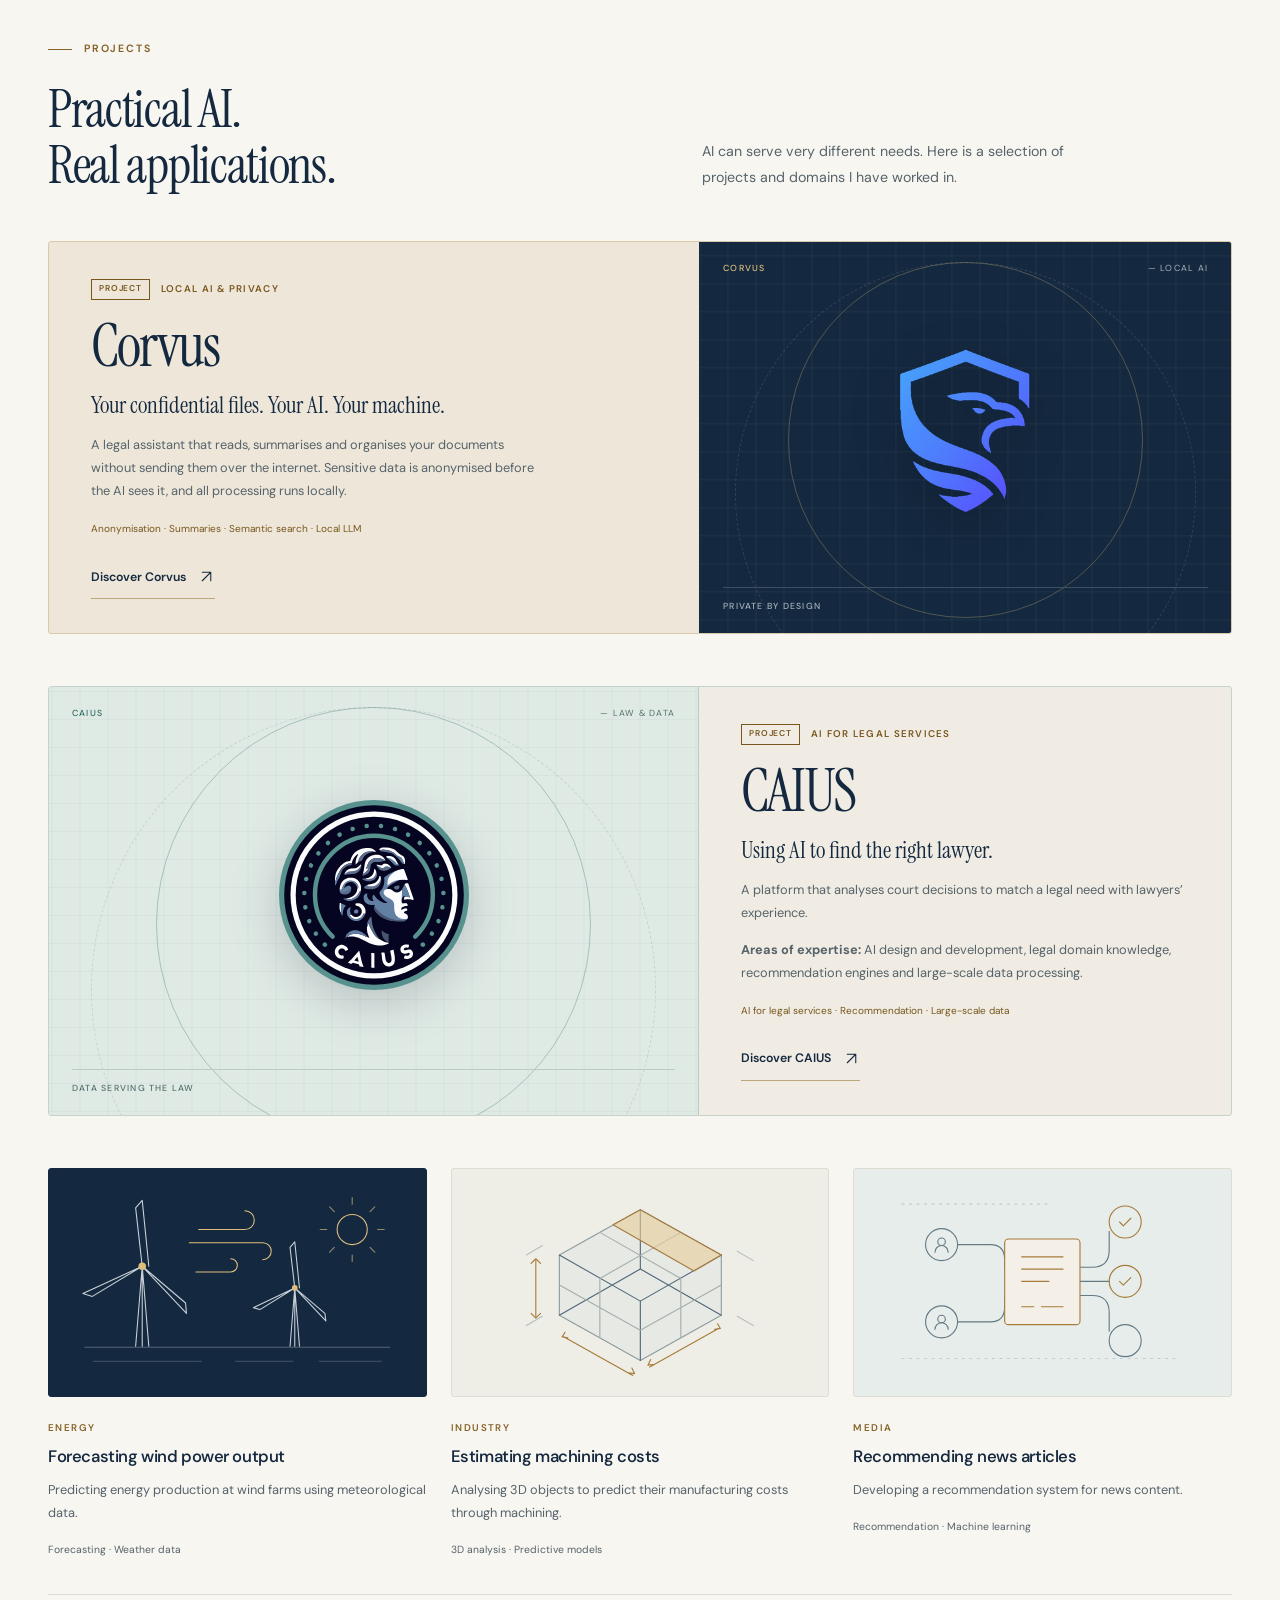
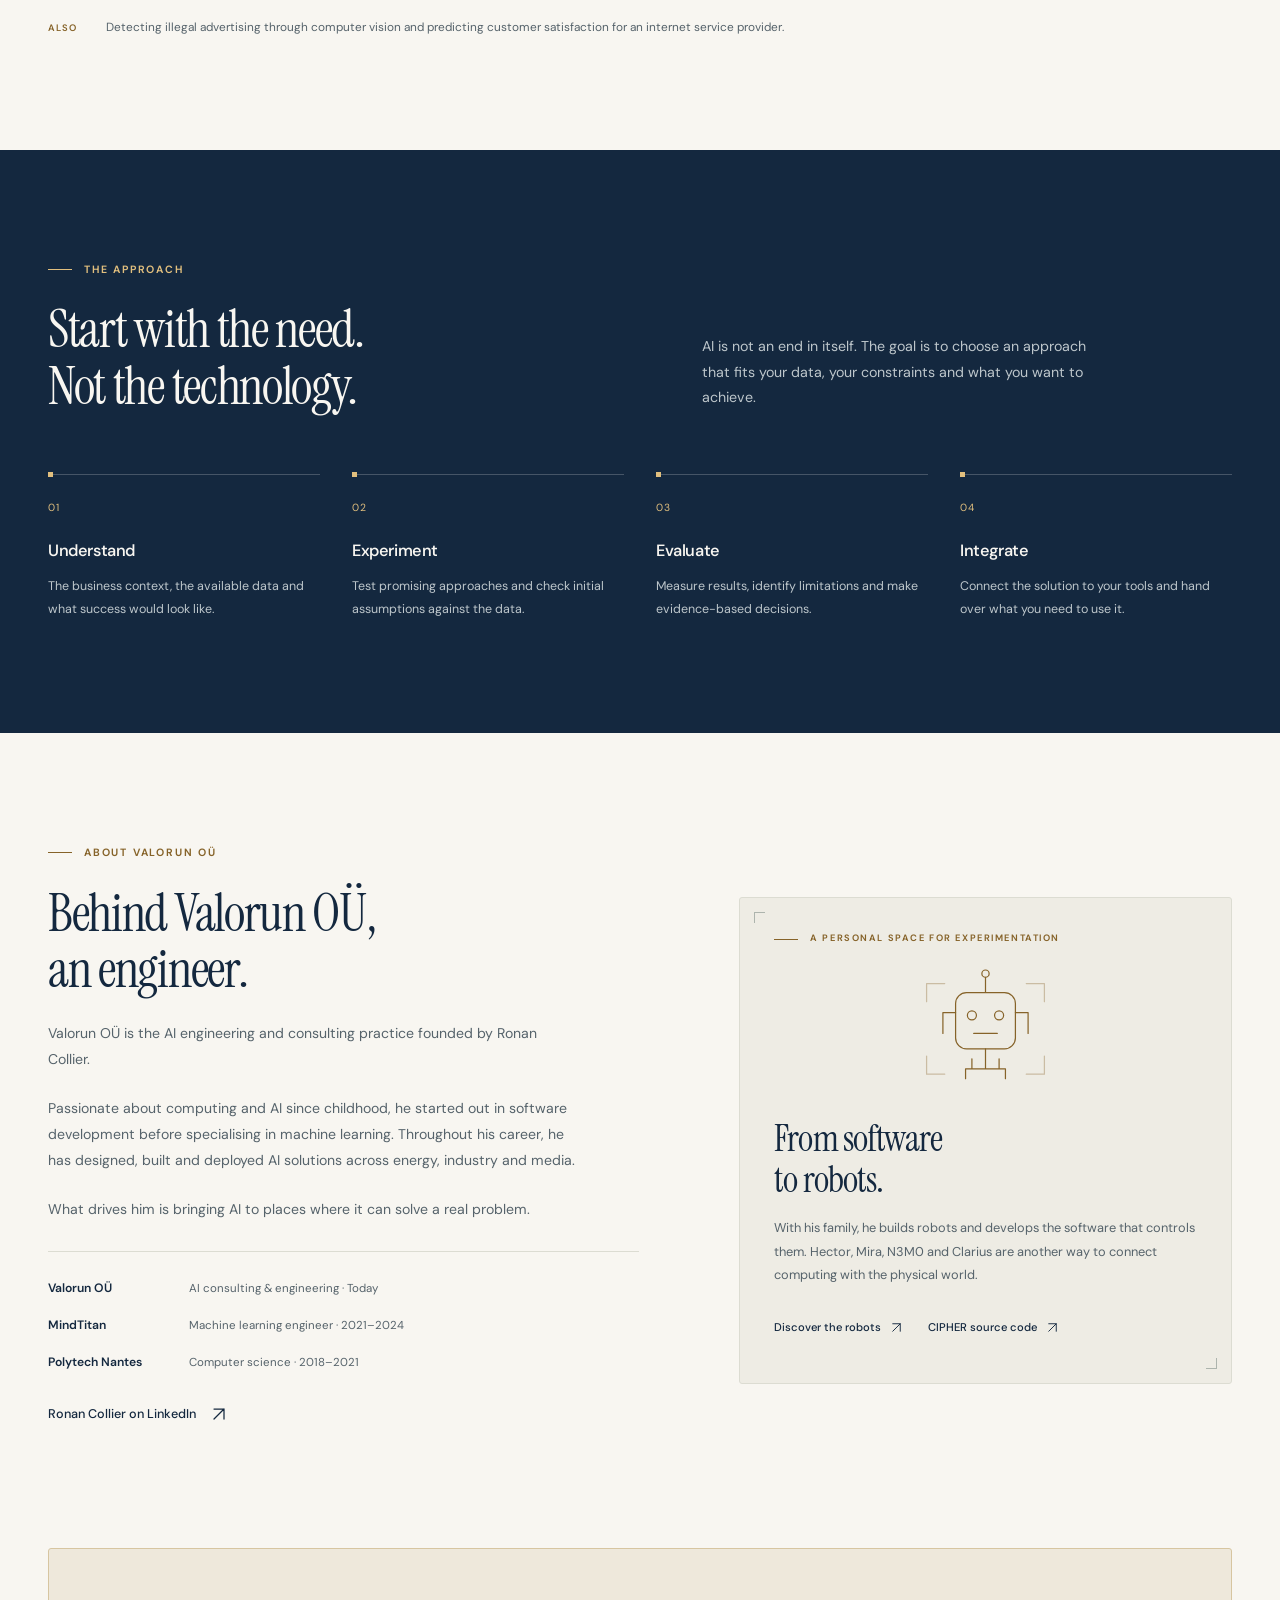
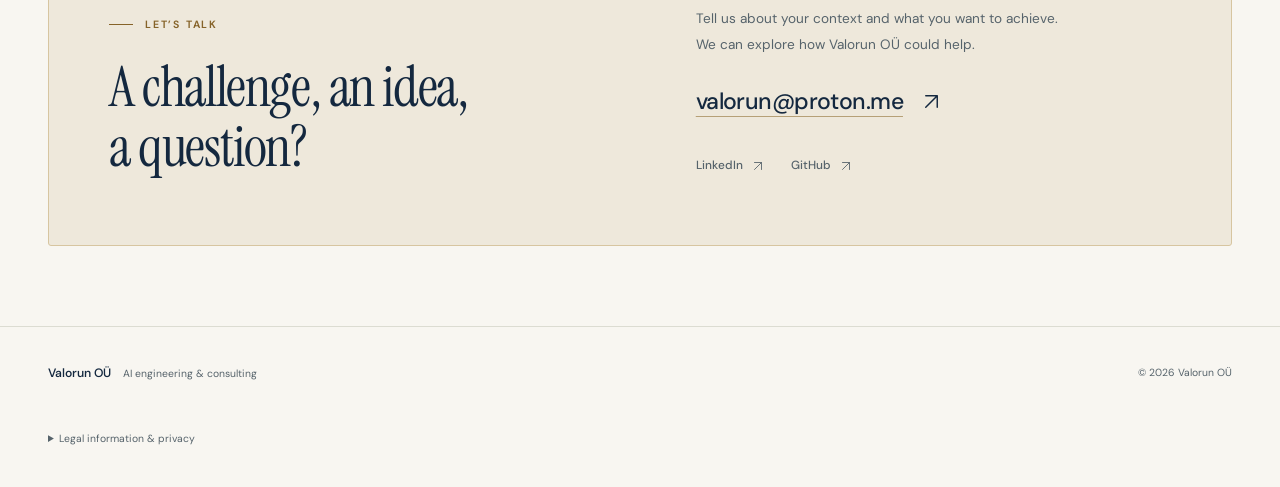
==== commit f95d55d2: "Added Caius" ====
--- a/en/index.html
+++ b/en/index.html
@@ -178,6 +178,25 @@
           <p class="featured-visual-caption" aria-hidden="true">Private by design</p>
         </div>
       </article>
+      <article class="featured-project featured-project--reverse featured-project--caius">
+        <div class="featured-project-copy">
+          <p class="featured-label"><span>Project</span> AI for legal services</p>
+          <h3>CAIUS</h3>
+          <p class="featured-lead">Using AI to find the right lawyer.</p>
+          <p class="featured-description">A platform that analyses court decisions to match a legal need with lawyers’ experience.</p>
+          <p class="featured-description"><strong>Areas of expertise:</strong> AI design and development, legal domain knowledge, recommendation engines and large-scale data processing.</p>
+          <p class="featured-tags">AI for legal services · Recommendation · Large-scale data</p>
+          <a class="featured-link" href="https://www.caius.fr/">
+            Discover CAIUS
+            <svg class="icon" aria-hidden="true" focusable="false"><use href="../assets/icons.svg#arrow-up-right"></use></svg>
+          </a>
+        </div>
+        <div class="featured-project-visual">
+          <p class="featured-visual-label" aria-hidden="true">CAIUS <span>— Law &amp; data</span></p>
+          <img class="featured-logo featured-logo--caius" src="../assets/caius-logo.svg" width="512" height="512" alt="" decoding="async">
+          <p class="featured-visual-caption" aria-hidden="true">Data serving the law</p>
+        </div>
+      </article>
       <div class="experience-grid">
         <article class="case-card">
           <div class="case-visual case-visual--dark">
--- a/assets/styles.css
+++ b/assets/styles.css
@@ -743,6 +743,54 @@
   color: #a7b3bb;
 }
 
+.featured-project--reverse .featured-project-copy {
+  order: 2;
+}
+
+.featured-project--reverse .featured-project-visual {
+  order: 1;
+  border-right: 1px solid var(--ink);
+  border-left: 0;
+}
+
+.featured-project--caius {
+  border-color: #c6d3cd;
+  background: #f0ece3;
+}
+
+.featured-project--caius .featured-project-visual {
+  border-color: #b9ccc4;
+  background-color: #dfeae5;
+  background-image: linear-gradient(rgb(20 40 63 / 4%) 1px, transparent 1px), linear-gradient(90deg, rgb(20 40 63 / 4%) 1px, transparent 1px);
+}
+
+.featured-project--caius .featured-project-visual::before {
+  border-color: rgb(47 107 100 / 32%);
+}
+
+.featured-project--caius .featured-project-visual::after {
+  border-color: rgb(20 40 63 / 12%);
+}
+
+.featured-project--caius .featured-visual-label,
+.featured-project--caius .featured-visual-caption {
+  color: #2f6b64;
+}
+
+.featured-project--caius .featured-visual-label span,
+.featured-project--caius .featured-visual-caption {
+  color: #54716c;
+}
+
+.featured-project--caius .featured-visual-caption {
+  border-top-color: #b9ccc4;
+}
+
+.featured-logo--caius {
+  width: min(44%, 190px);
+  filter: drop-shadow(0 12px 24px rgb(5 5 33 / 18%));
+}
+
 .experience-grid {
   display: grid;
   grid-template-columns: repeat(3, minmax(0, 1fr));
@@ -1554,10 +1602,16 @@
     font-size: .81rem;
   }
 
-  .featured-project-visual {
+  .featured-project--reverse .featured-project-copy {
+    order: initial;
+  }
+
+  .featured-project-visual,
+  .featured-project--reverse .featured-project-visual {
     order: -1;
     min-height: 230px;
     padding: 16px 19px;
+    border-right: 0;
     border-bottom: 1px solid var(--ink);
     border-left: 0;
   }
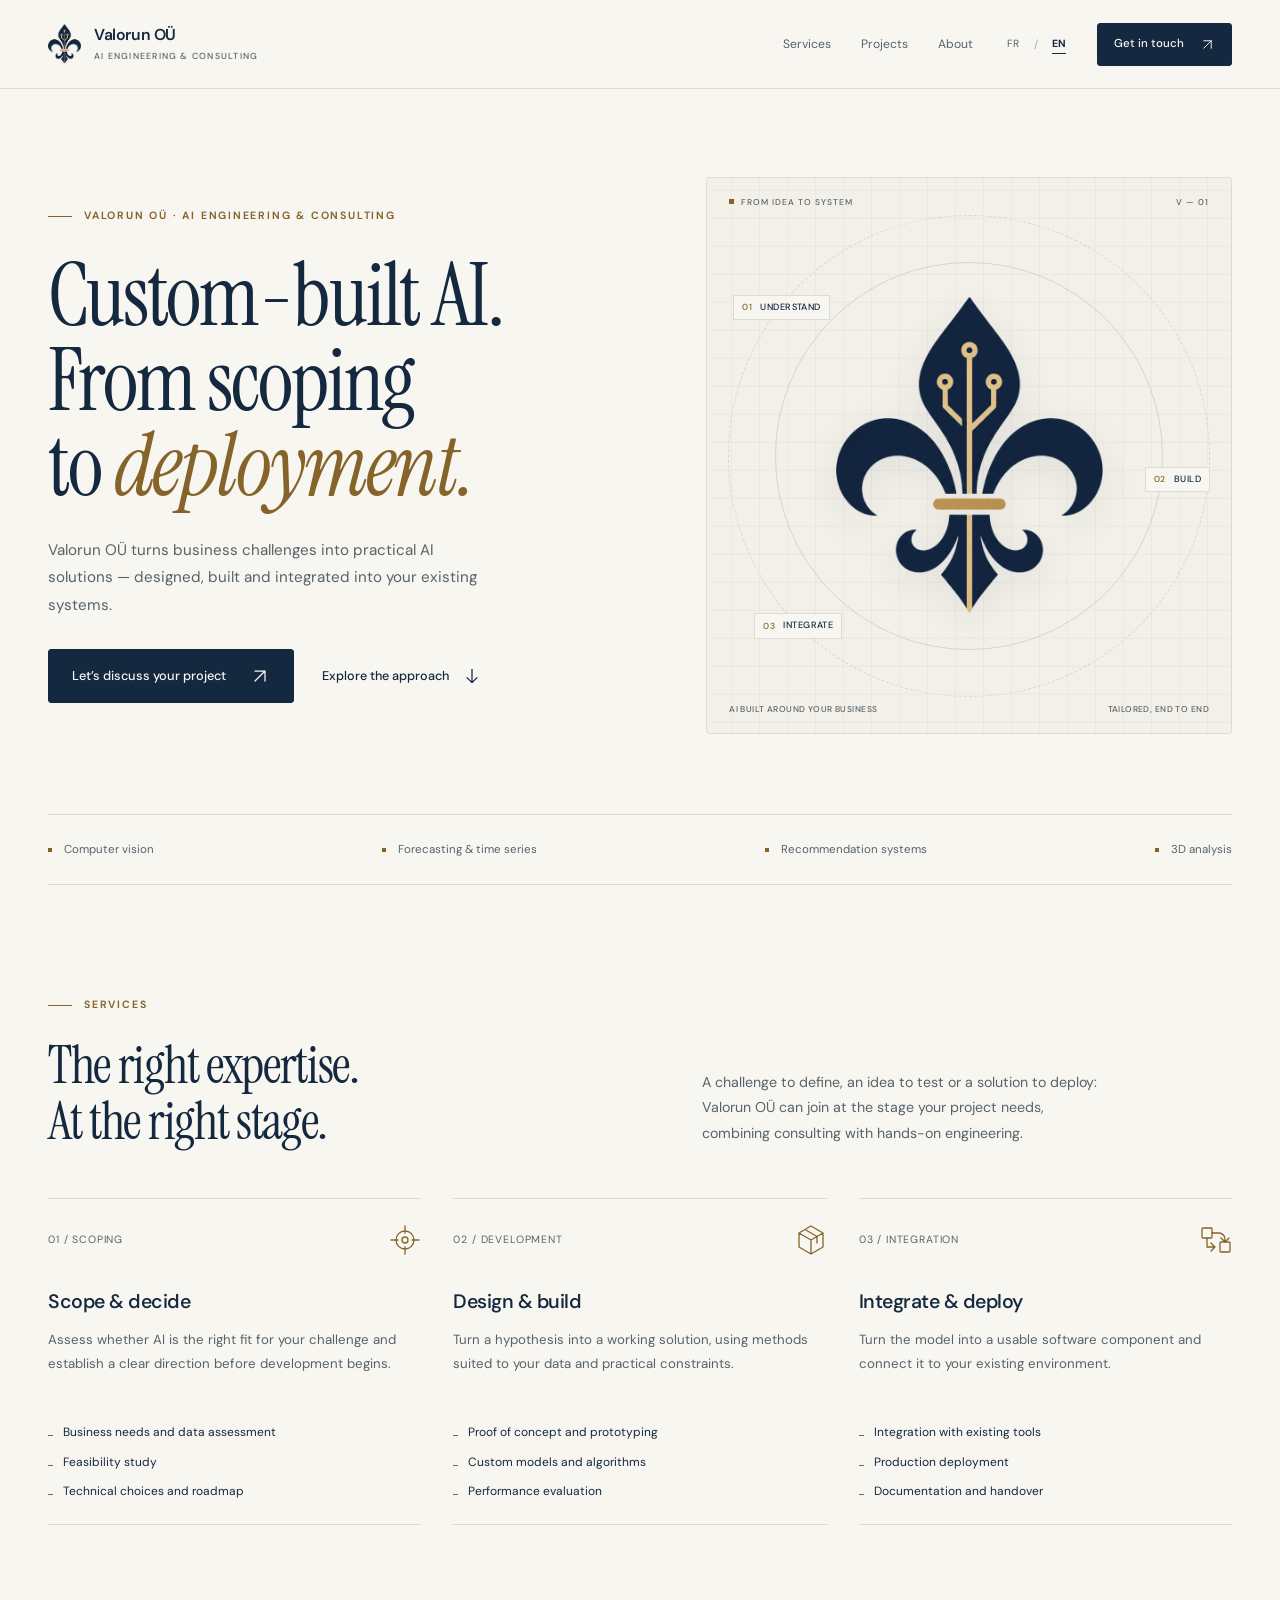
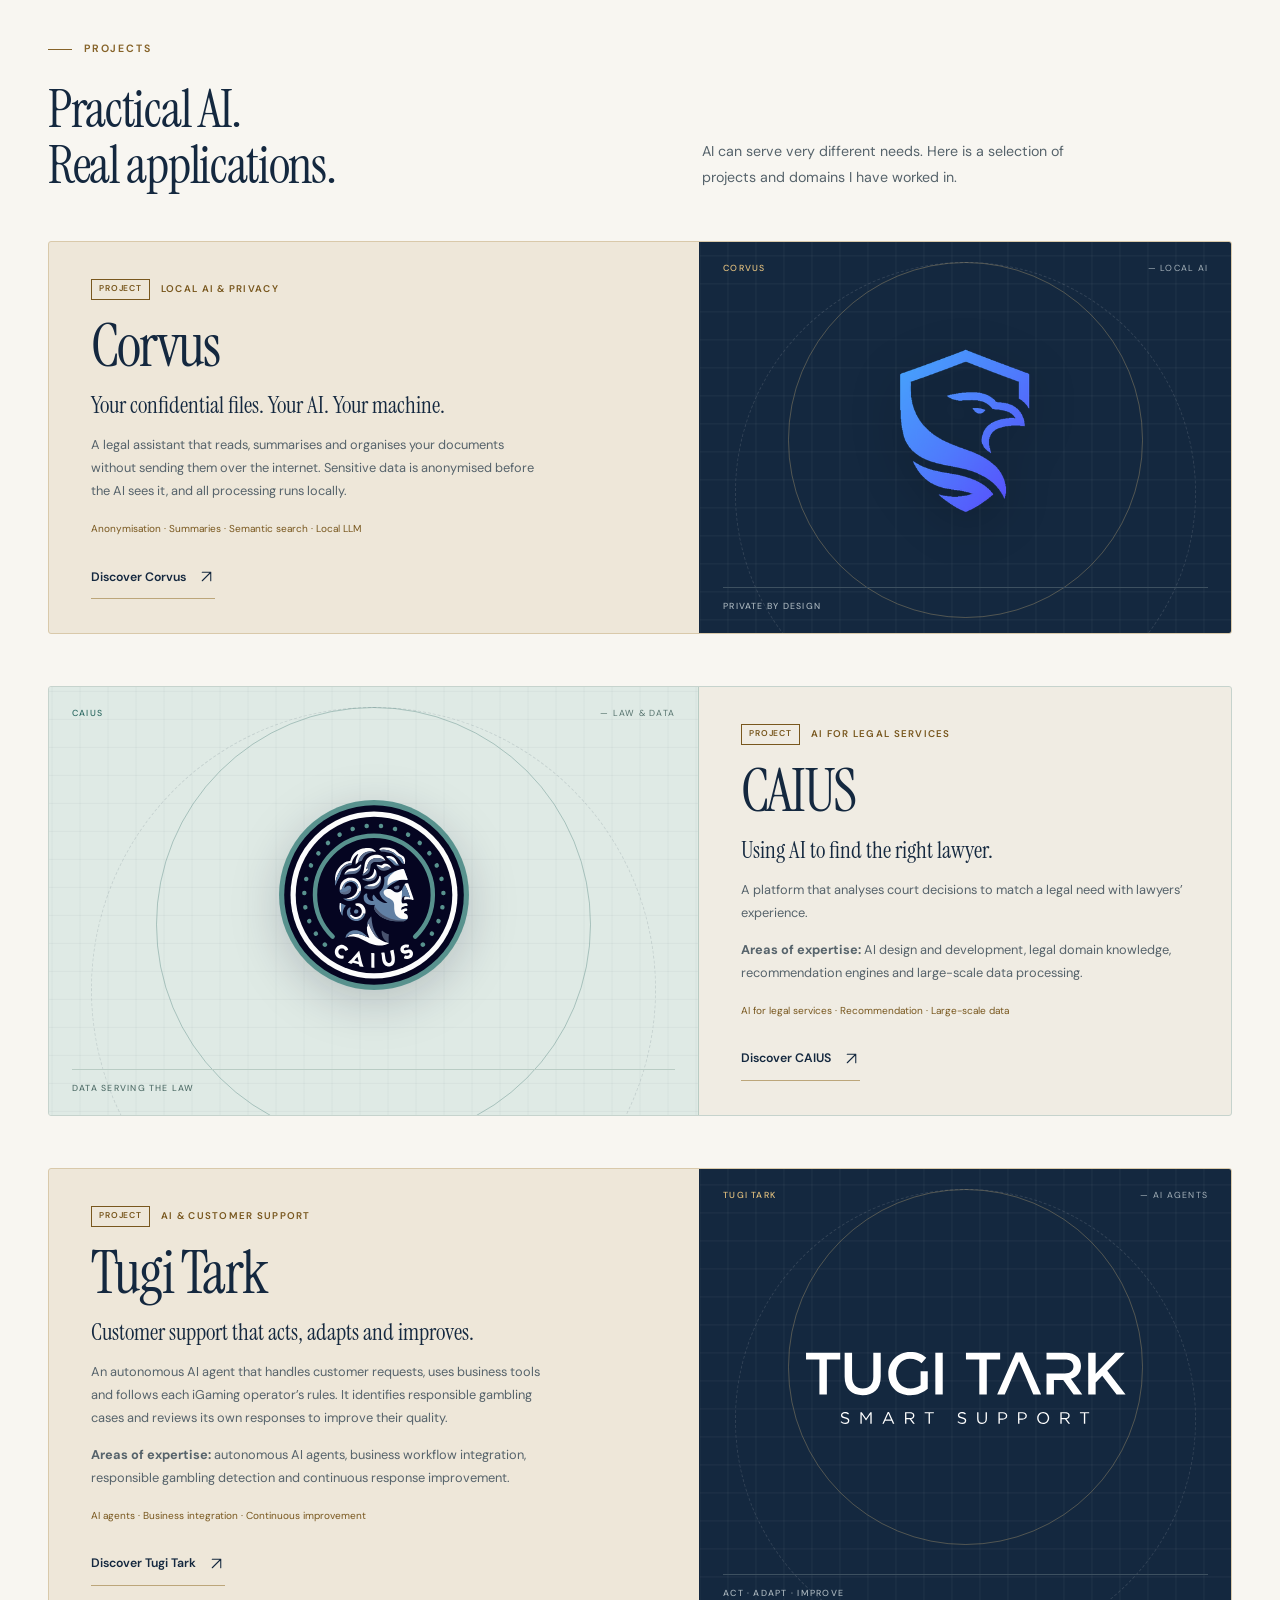
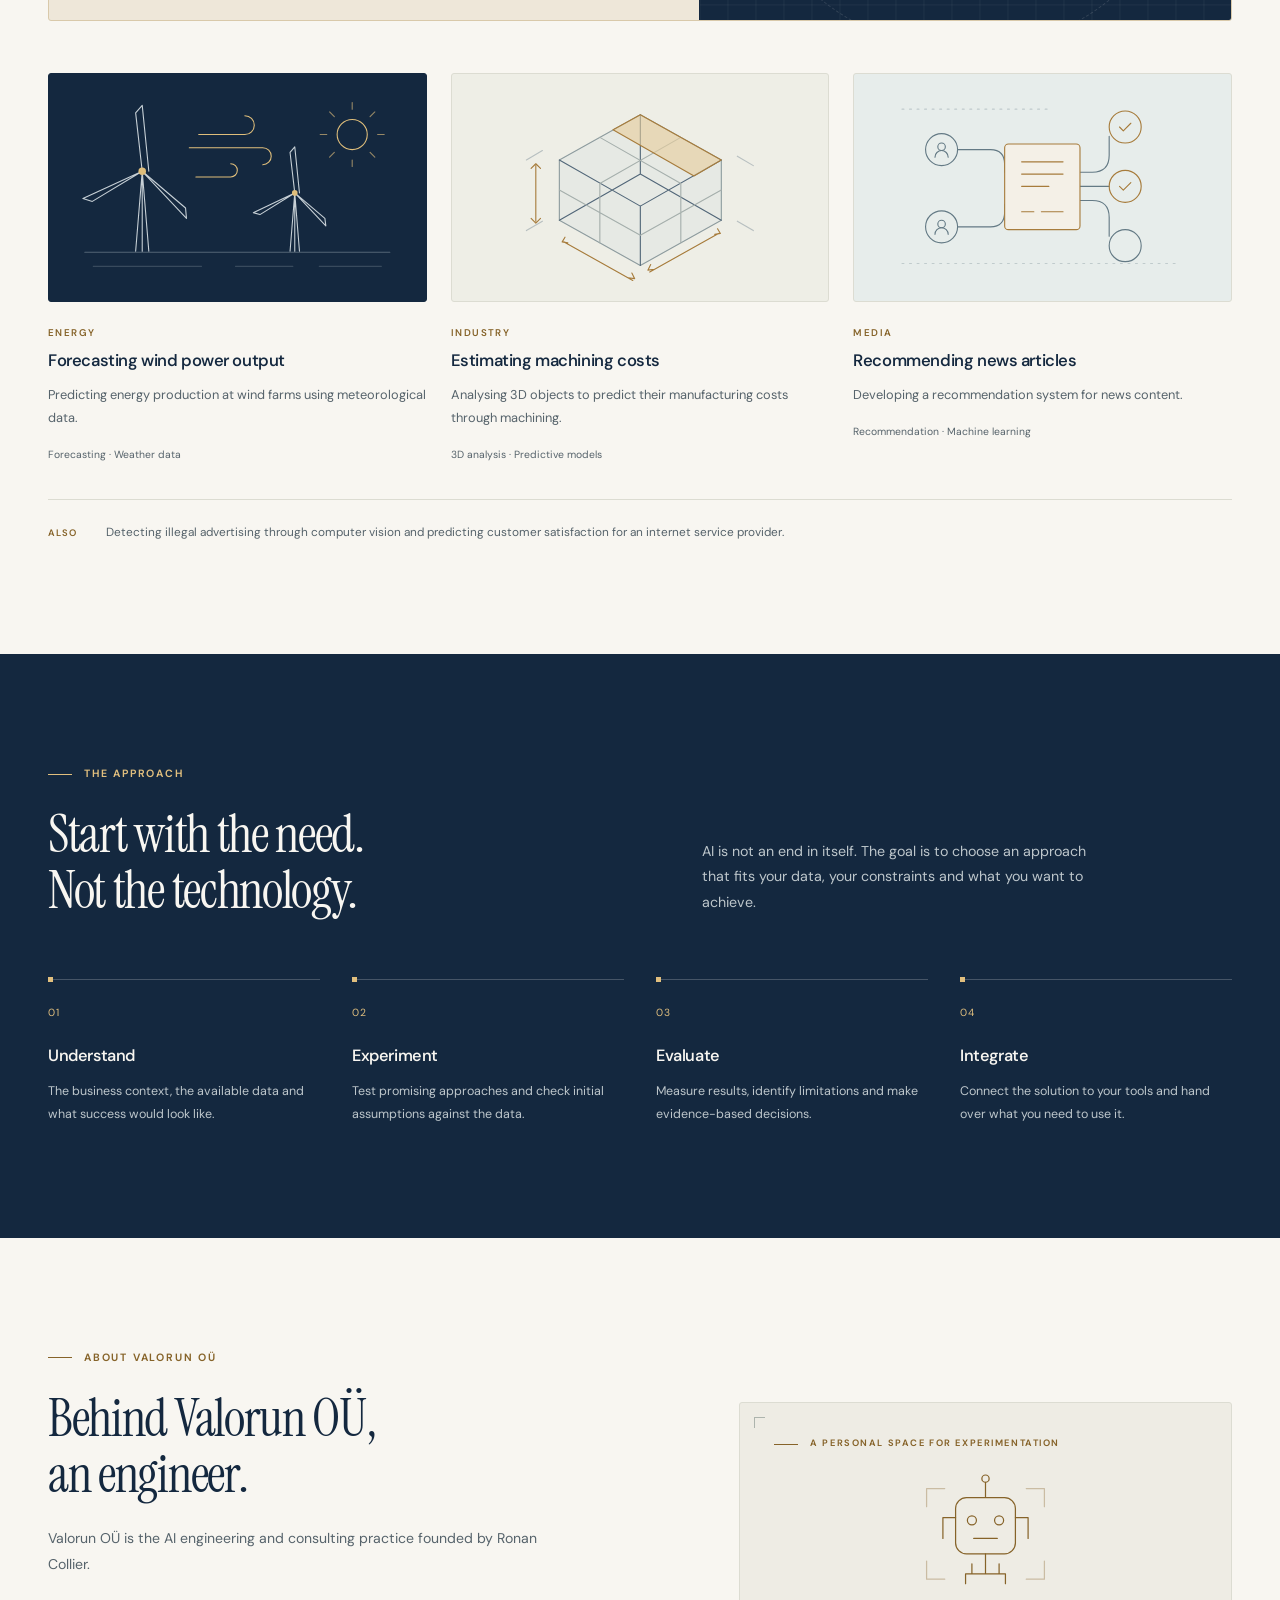
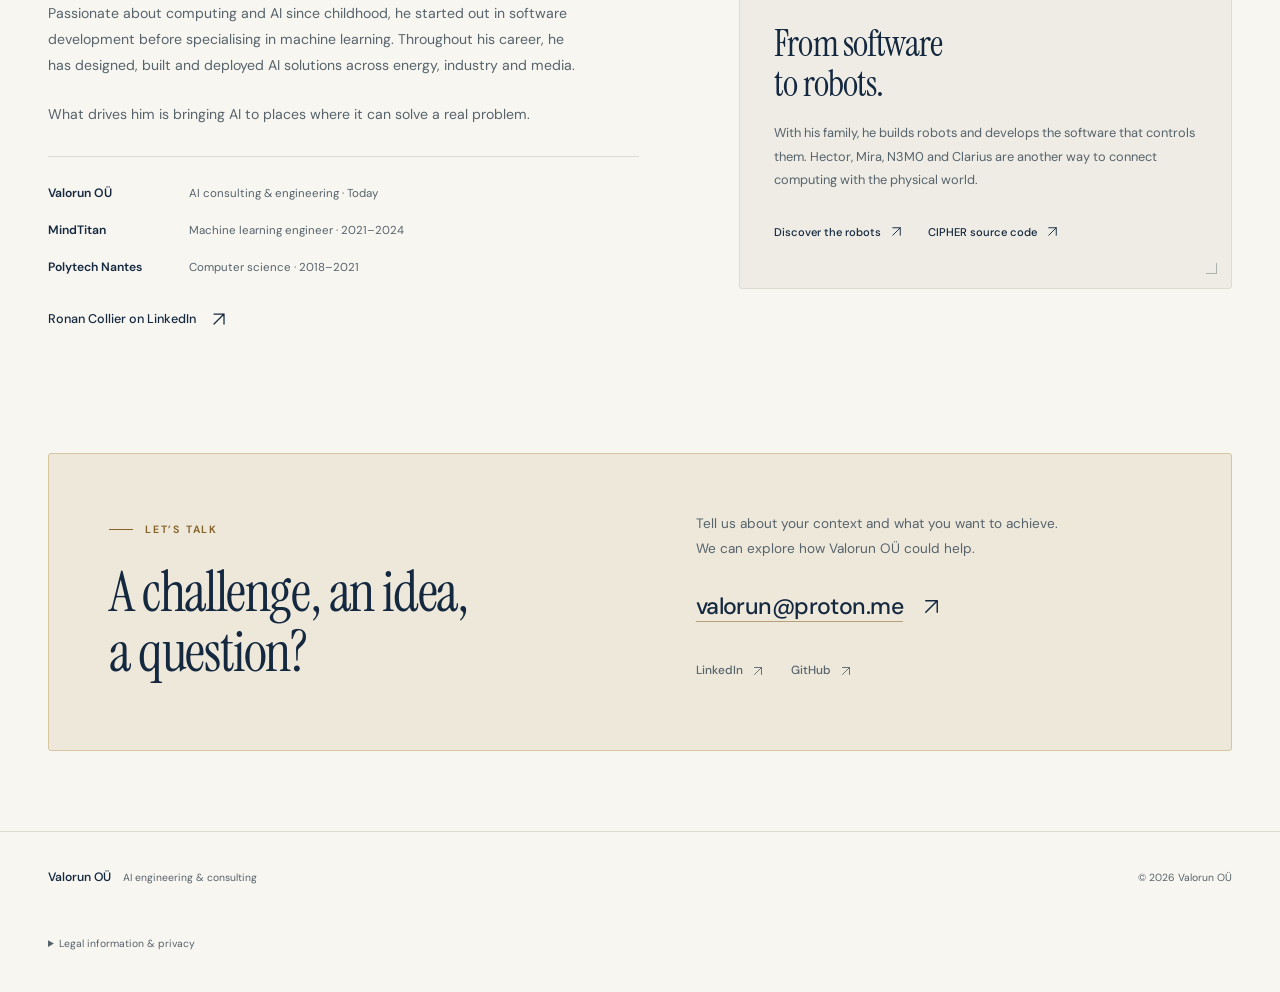
==== commit ce44ac17: "Add Tugi Tark project" ====
--- a/en/index.html
+++ b/en/index.html
@@ -197,6 +197,25 @@
           <p class="featured-visual-caption" aria-hidden="true">Data serving the law</p>
         </div>
       </article>
+      <article class="featured-project featured-project--tugi">
+        <div class="featured-project-copy">
+          <p class="featured-label"><span>Project</span> AI &amp; customer support</p>
+          <h3>Tugi Tark</h3>
+          <p class="featured-lead">Customer support that acts, adapts and improves.</p>
+          <p class="featured-description">An autonomous AI agent that handles customer requests, uses business tools and follows each iGaming operator’s rules. It identifies responsible gambling cases and reviews its own responses to improve their quality.</p>
+          <p class="featured-description"><strong>Areas of expertise:</strong> autonomous AI agents, business workflow integration, responsible gambling detection and continuous response improvement.</p>
+          <p class="featured-tags">AI agents · Business integration · Continuous improvement</p>
+          <a class="featured-link" href="https://www.tugitark.com/">
+            Discover Tugi Tark
+            <svg class="icon" aria-hidden="true" focusable="false"><use href="../assets/icons.svg#arrow-up-right"></use></svg>
+          </a>
+        </div>
+        <div class="featured-project-visual">
+          <p class="featured-visual-label" aria-hidden="true">Tugi Tark <span>— AI agents</span></p>
+          <img class="featured-logo" src="../assets/tugi-tark-logo.svg" width="141" height="32" alt="" decoding="async">
+          <p class="featured-visual-caption" aria-hidden="true">Act · Adapt · Improve</p>
+        </div>
+      </article>
       <div class="experience-grid">
         <article class="case-card">
           <div class="case-visual case-visual--dark">
--- a/assets/styles.css
+++ b/assets/styles.css
@@ -791,6 +791,11 @@
   filter: drop-shadow(0 12px 24px rgb(5 5 33 / 18%));
 }
 
+.featured-project--tugi .featured-logo {
+  width: min(78%, 320px);
+  filter: none;
+}
+
 .experience-grid {
   display: grid;
   grid-template-columns: repeat(3, minmax(0, 1fr));
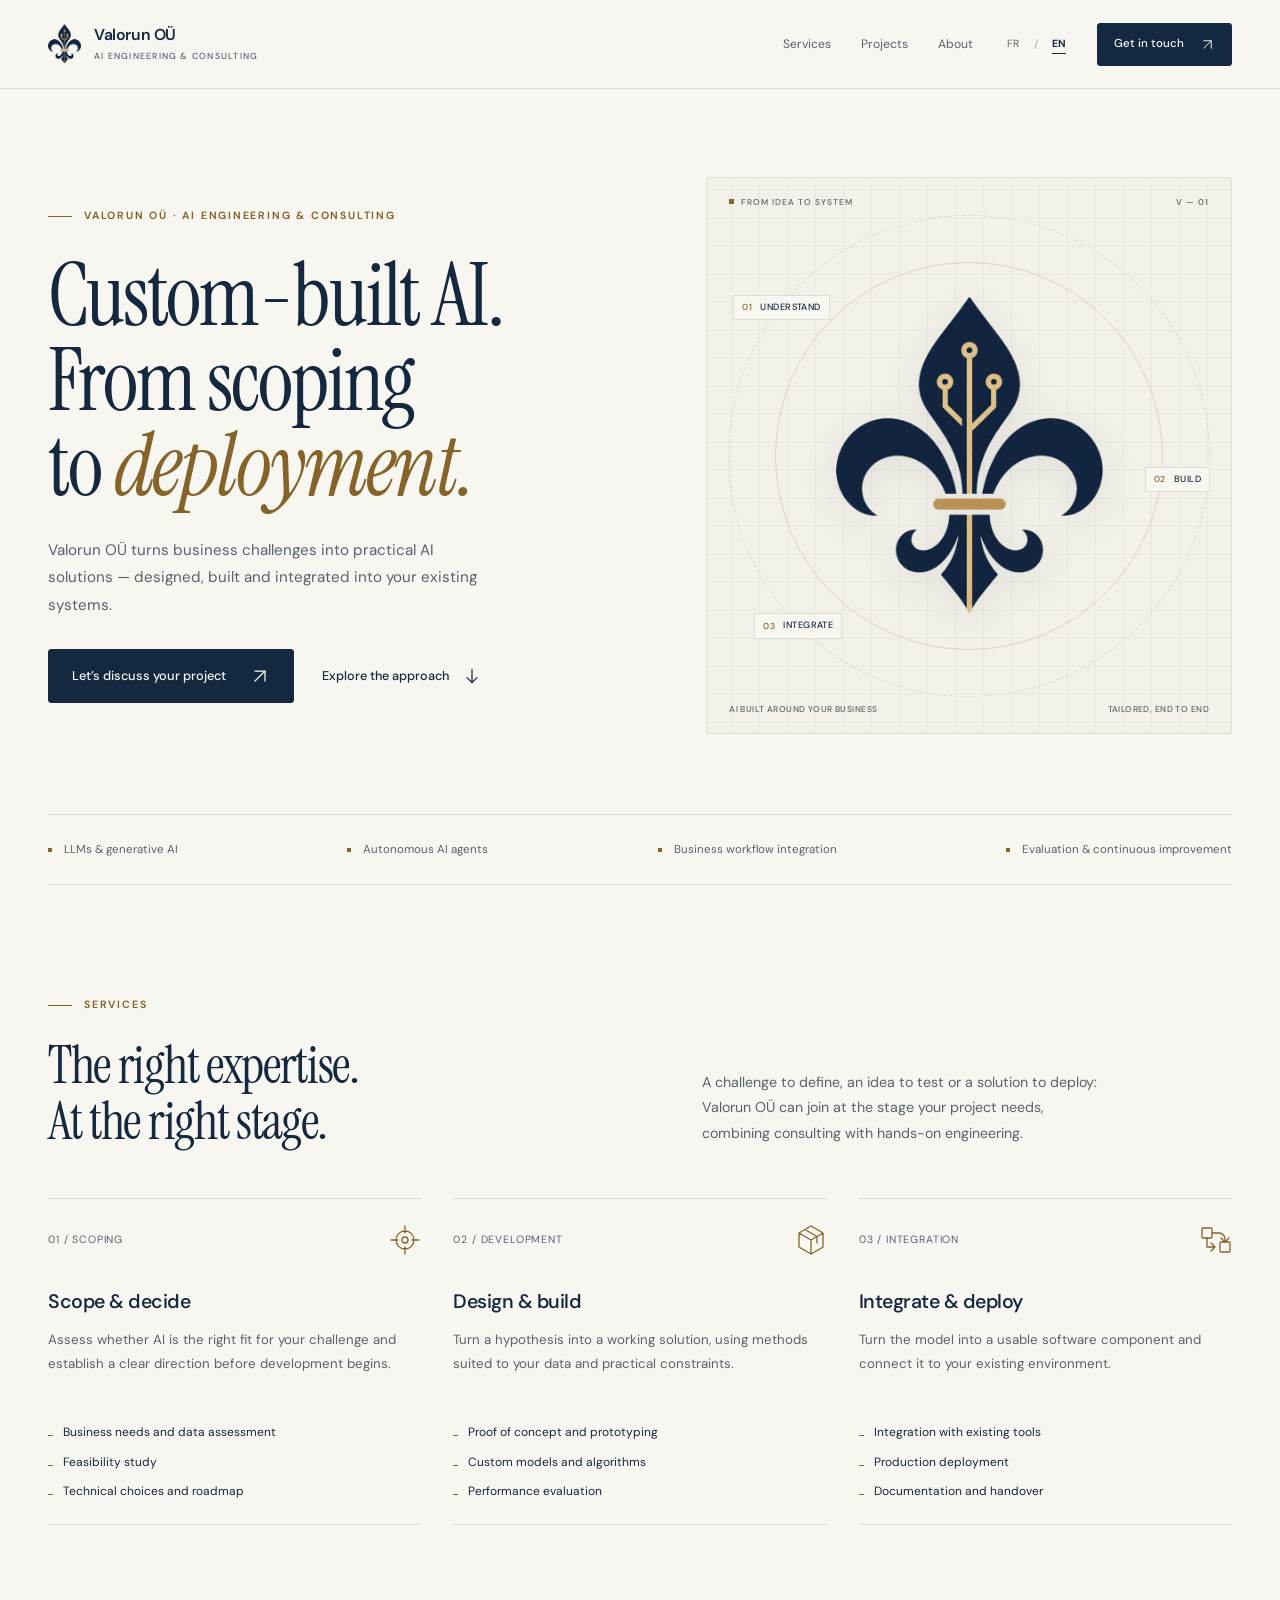
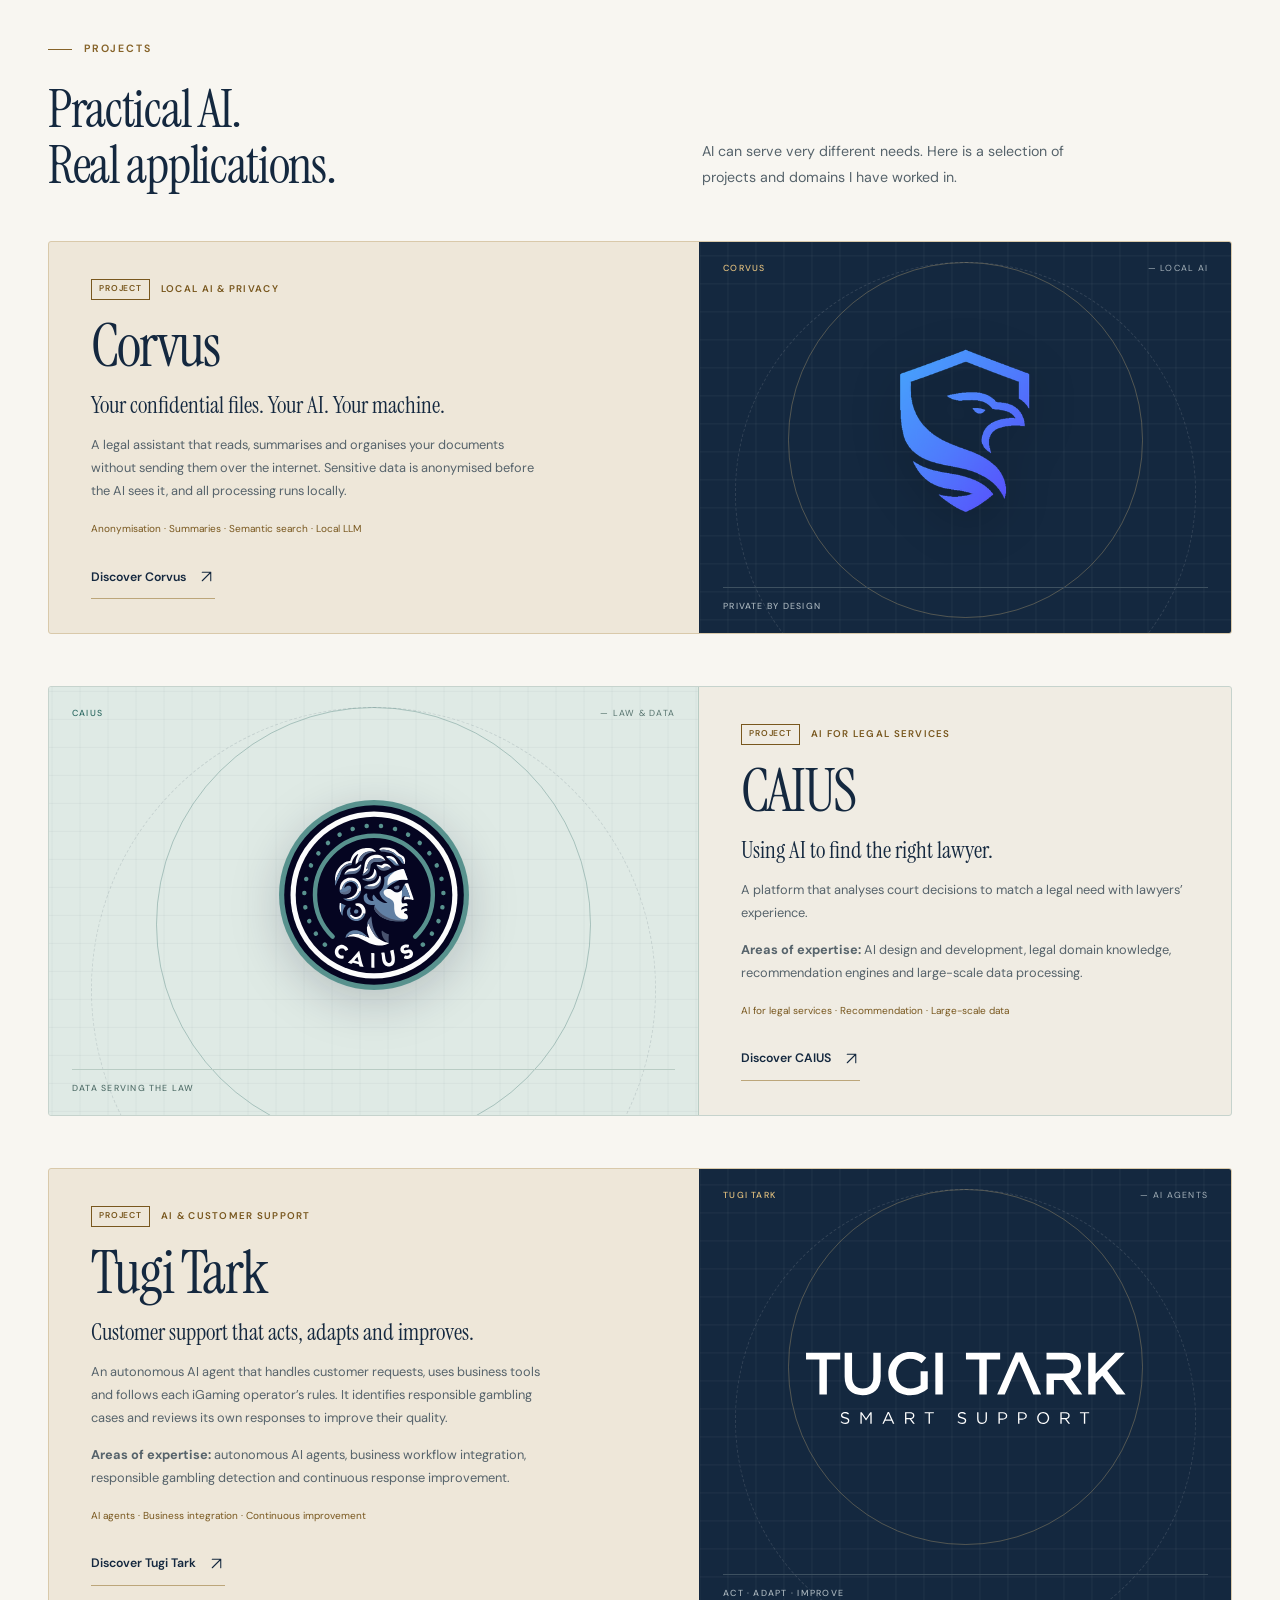
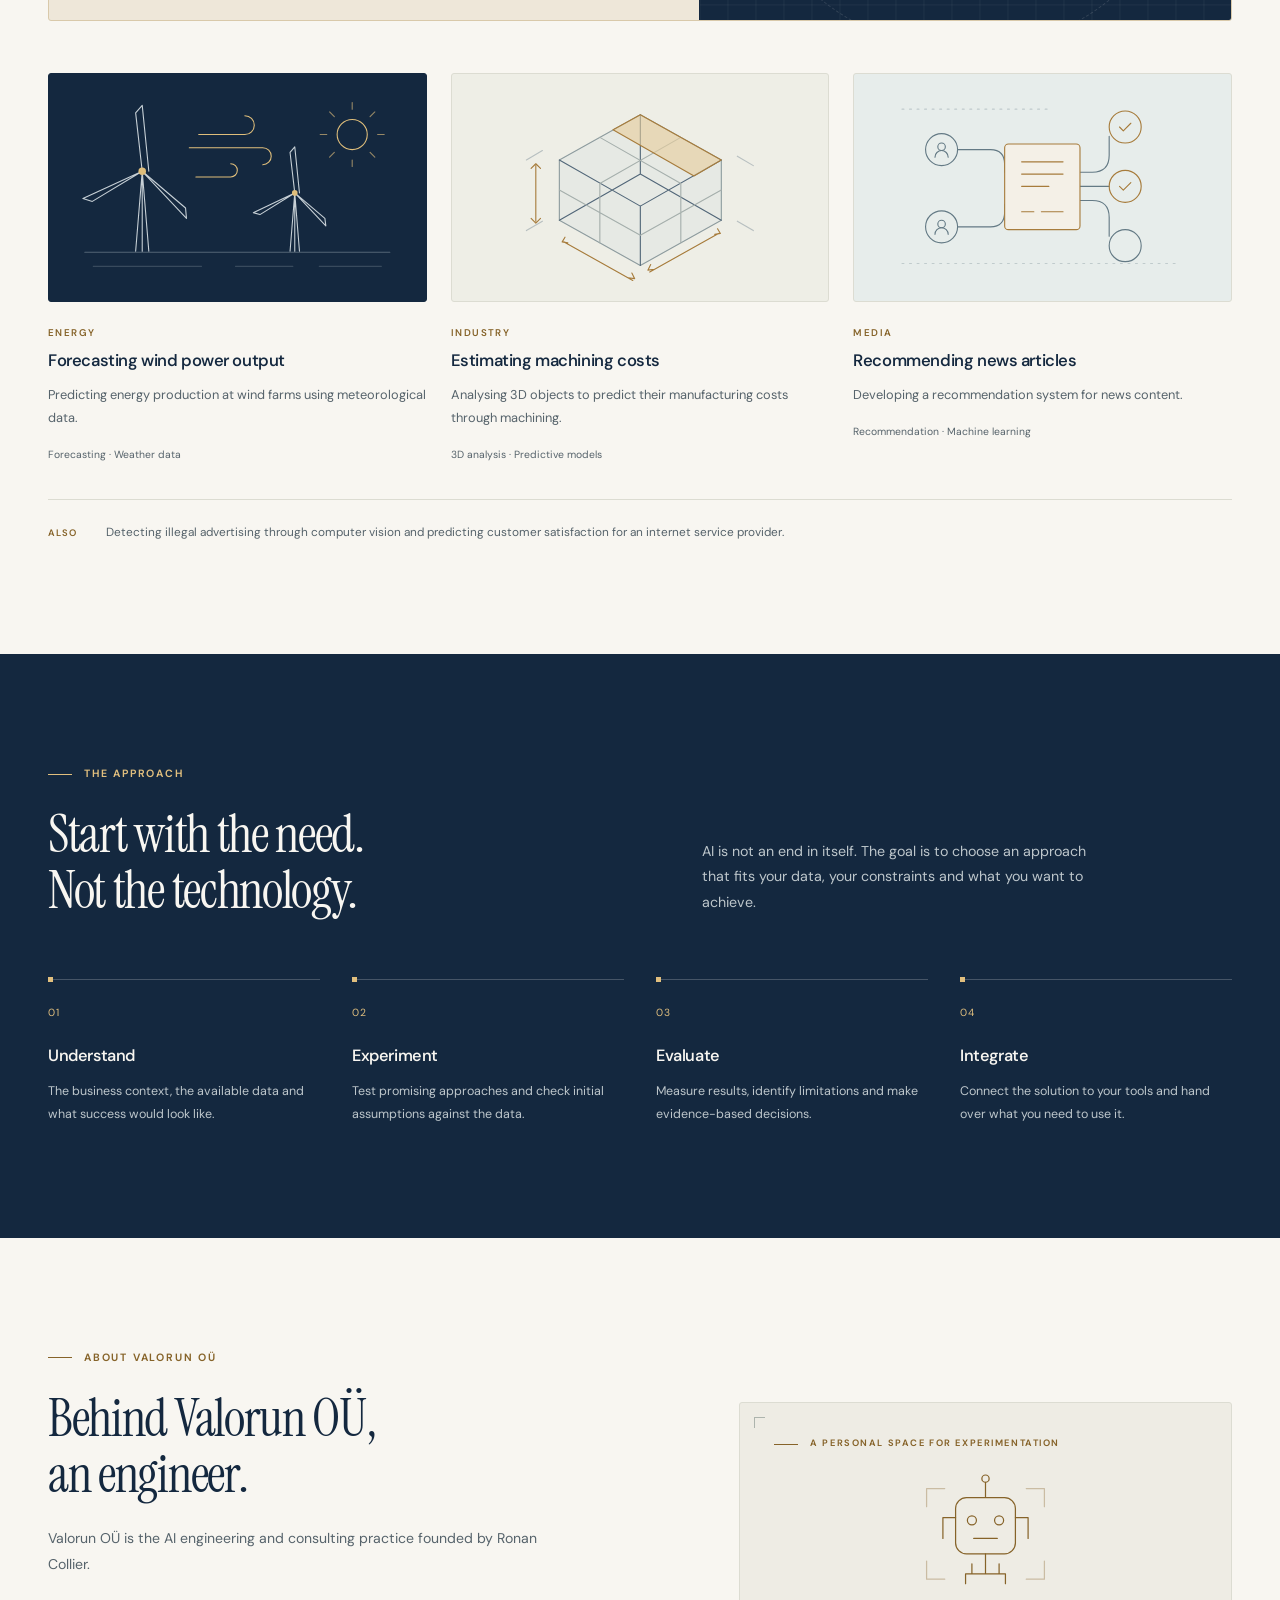
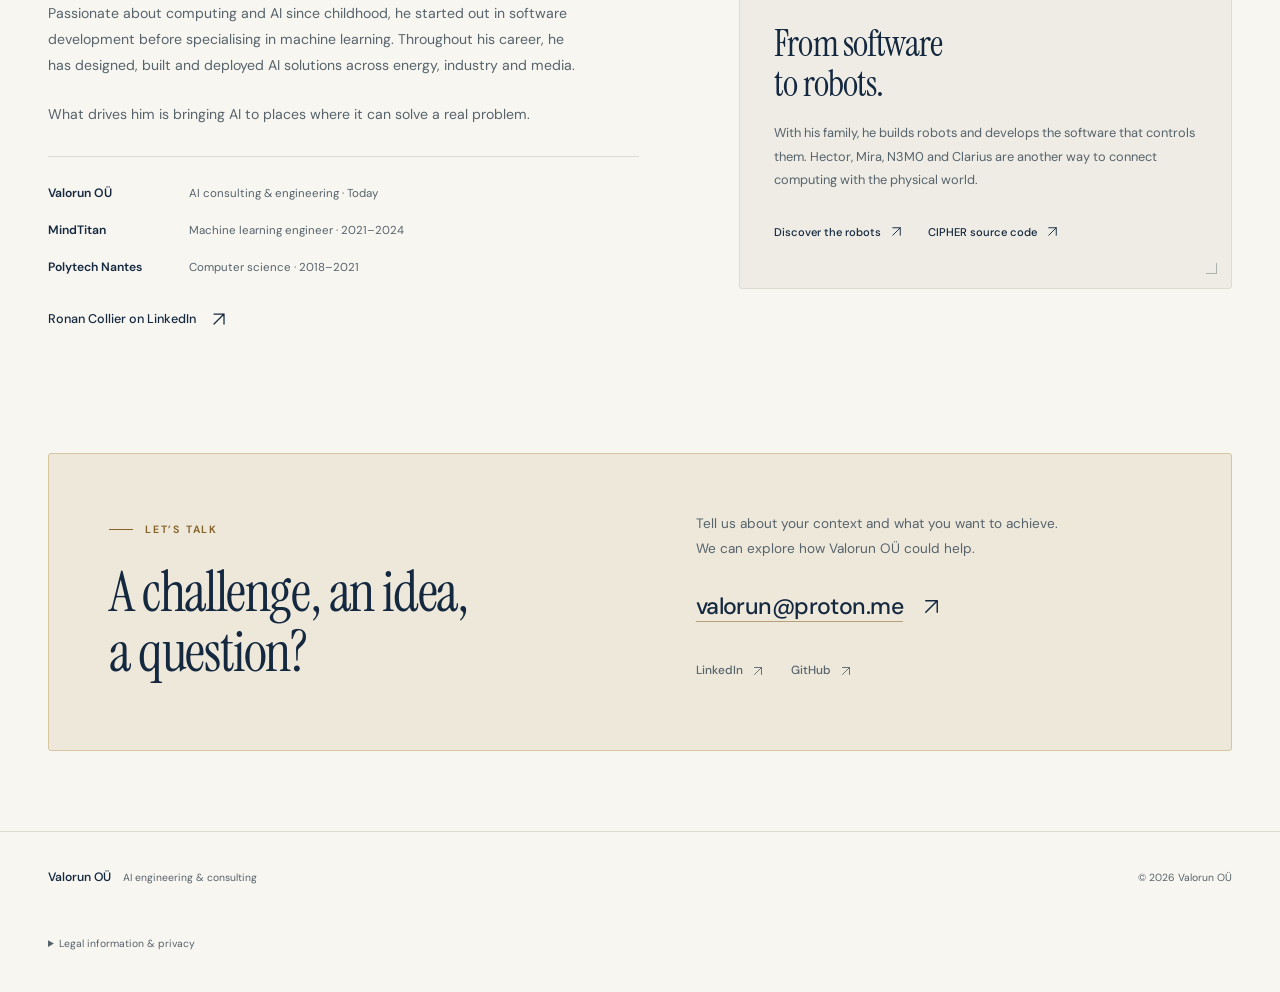
==== commit d2421476: "Update main points" ====
--- a/en/index.html
+++ b/en/index.html
@@ -95,10 +95,10 @@
     </section>
 
     <div class="container expertise-strip">
-      <span>Computer vision</span>
-      <span>Forecasting &amp; time series</span>
-      <span>Recommendation systems</span>
-      <span>3D analysis</span>
+      <span>LLMs &amp; generative AI</span>
+      <span>Autonomous AI agents</span>
+      <span>Business workflow integration</span>
+      <span>Evaluation &amp; continuous improvement</span>
     </div>
 
     <section class="container section" id="services" aria-labelledby="services-heading">
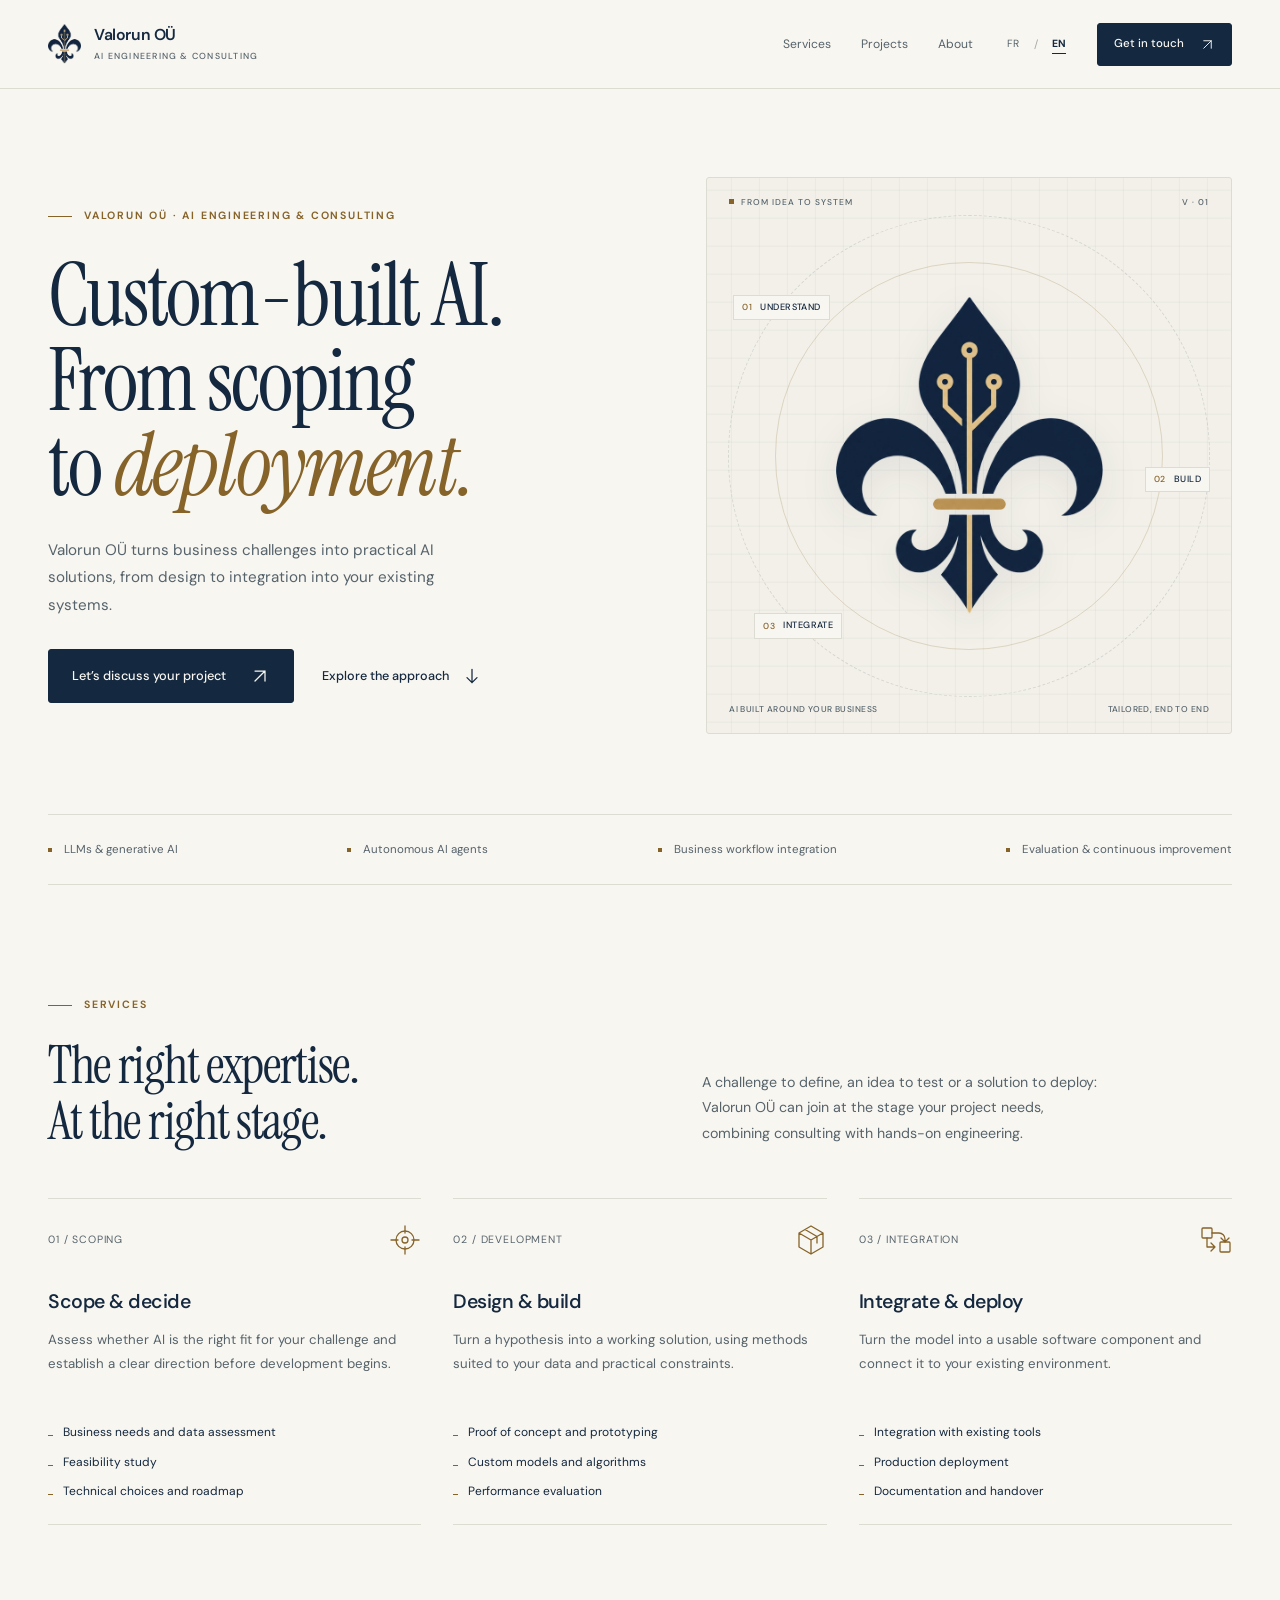
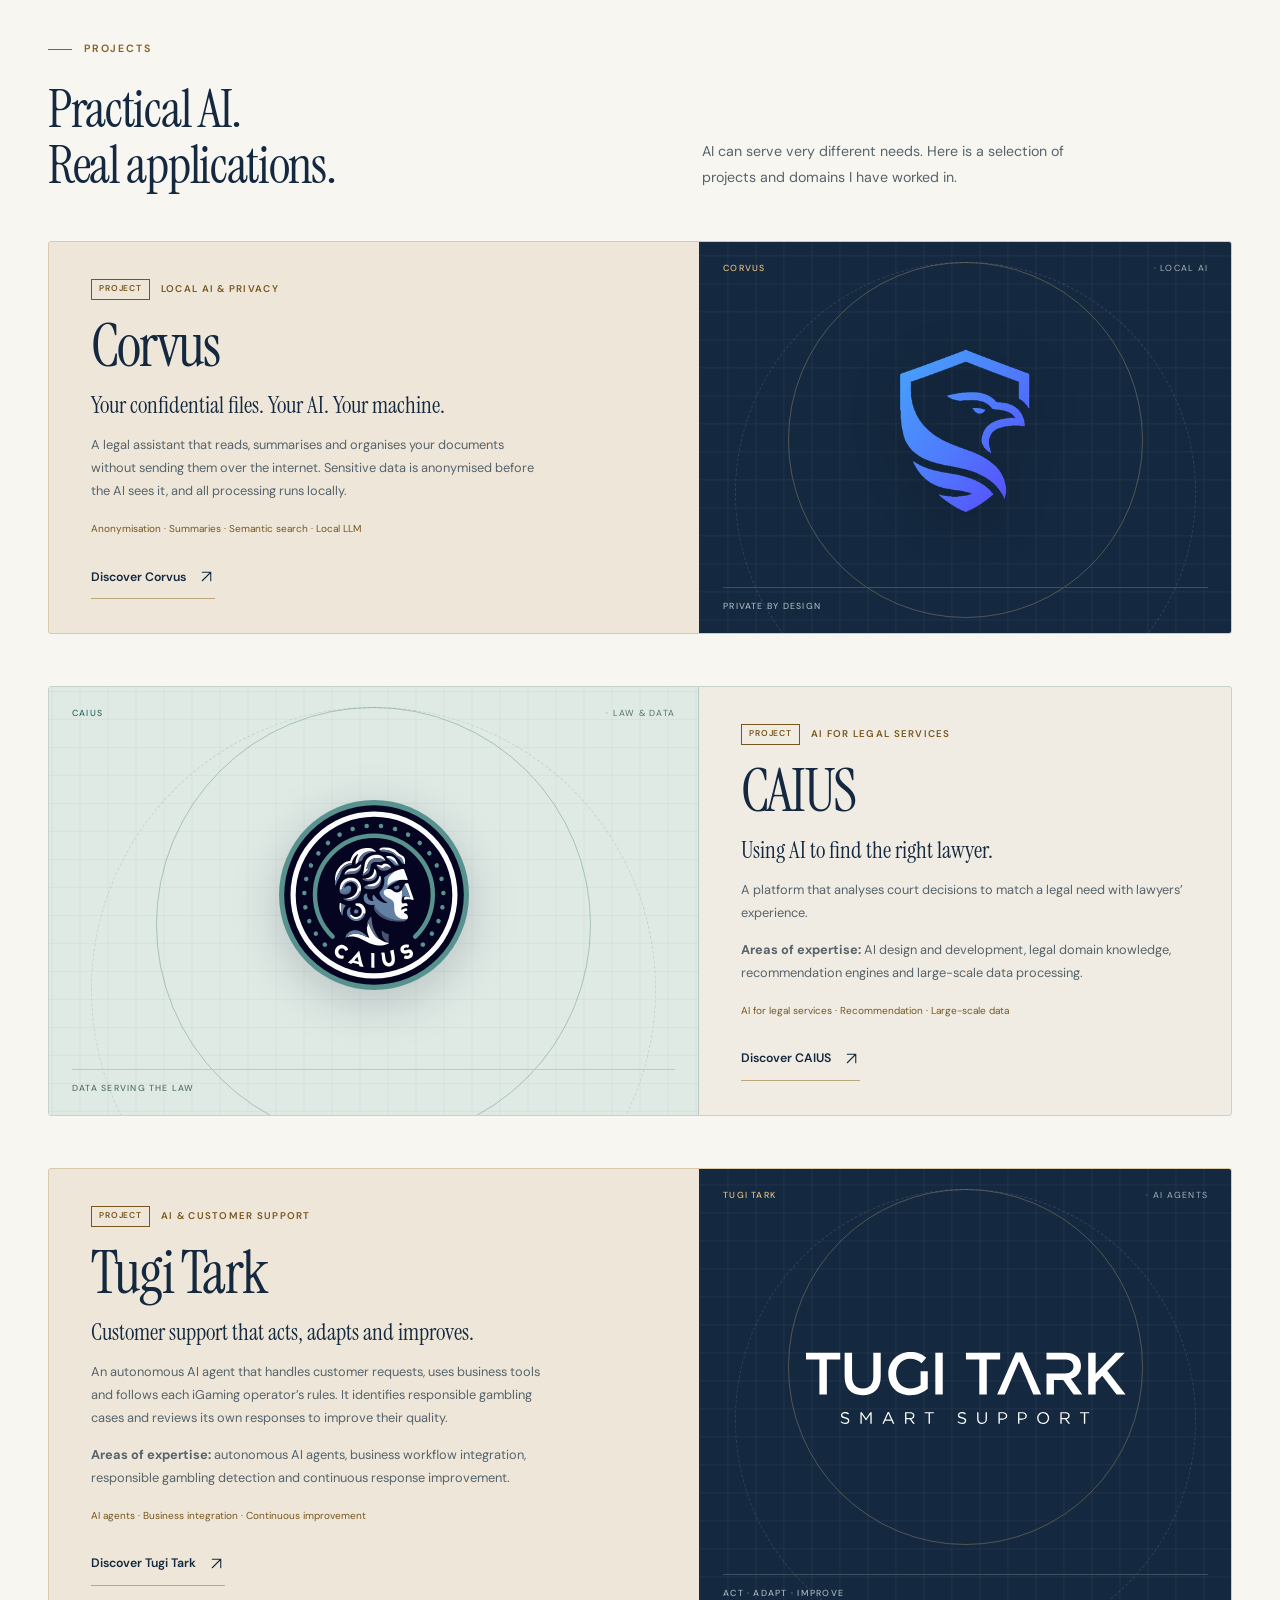
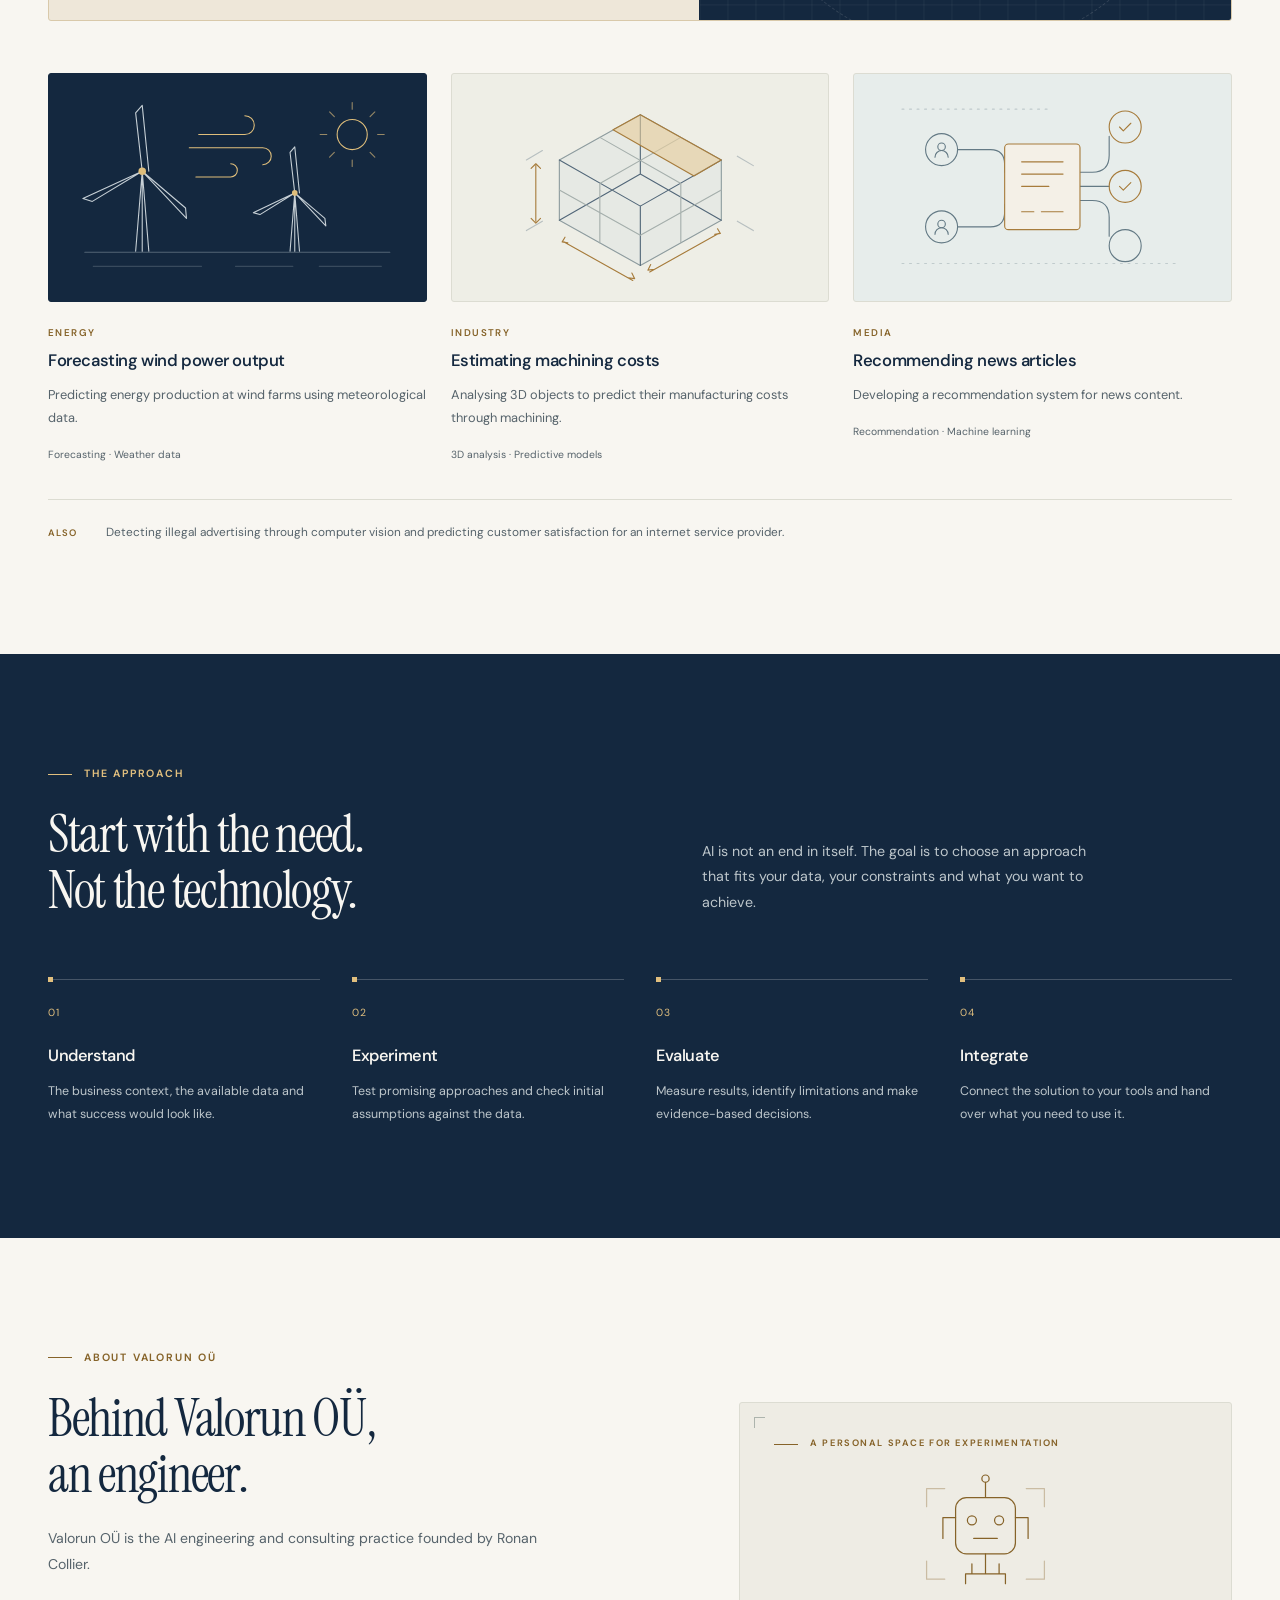
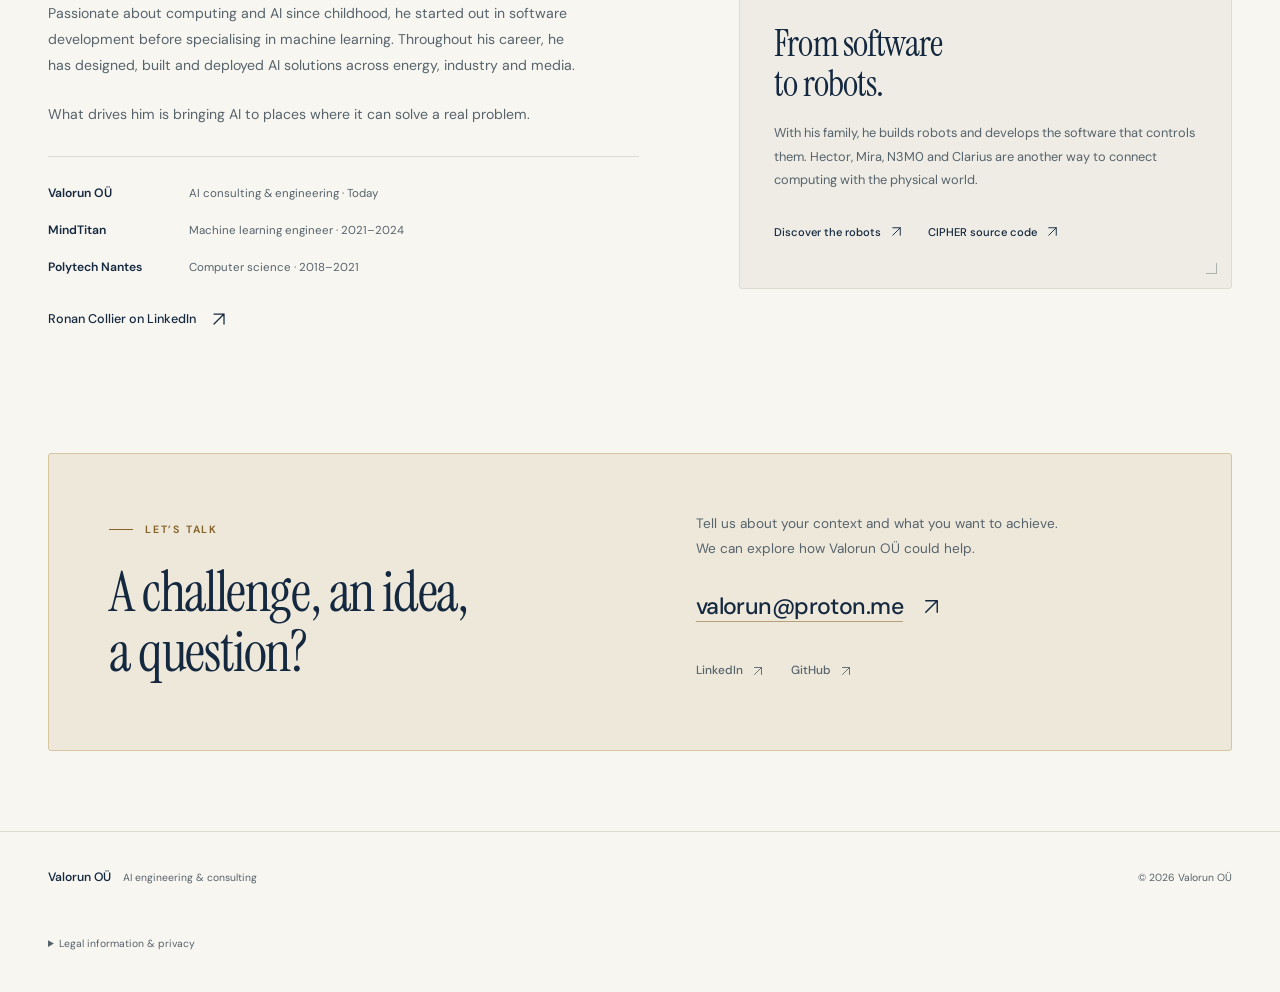
==== commit 659007d5: "emdash" ====
--- a/en/index.html
+++ b/en/index.html
@@ -3,11 +3,11 @@
 <head>
   <meta charset="utf-8">
   <meta name="viewport" content="width=device-width, initial-scale=1">
-  <title>Valorun OÜ — AI Engineering &amp; Consulting</title>
+  <title>Valorun OÜ · AI Engineering &amp; Consulting</title>
   <meta name="description" content="Valorun OÜ designs, builds and integrates custom AI solutions. AI engineering and consulting, from initial scoping through to deployment.">
   <meta name="theme-color" content="#f8f6f1">
   <meta property="og:type" content="website">
-  <meta property="og:title" content="Valorun OÜ — AI Engineering &amp; Consulting">
+  <meta property="og:title" content="Valorun OÜ · AI Engineering &amp; Consulting">
   <meta property="og:description" content="Custom AI solutions, from scoping to deployment.">
   <meta property="og:locale" content="en_GB">
   <meta property="og:locale:alternate" content="fr_FR">
@@ -59,7 +59,7 @@
           <span aria-hidden="true">/</span>
           <a href="./" lang="en" hreflang="en" aria-current="page" aria-label="English, current language">EN</a>
         </nav>
-        <a class="button button--small" href="mailto:valorun@proton.me?subject=AI%20project%20enquiry%20%E2%80%94%20Valorun%20O%C3%9C">
+        <a class="button button--small" href="mailto:valorun@proton.me?subject=AI%20project%20enquiry%20%C2%B7%20Valorun%20O%C3%9C">
           Get in touch
           <svg class="icon" aria-hidden="true" focusable="false"><use href="../assets/icons.svg#arrow-up-right"></use></svg>
         </a>
@@ -72,9 +72,9 @@
       <div class="hero-copy">
         <p class="eyebrow">Valorun OÜ · AI engineering &amp; consulting</p>
         <h1 id="hero-heading">Custom-built AI.<br>From scoping<br>to <em>deployment.</em></h1>
-        <p class="hero-description">Valorun OÜ turns business challenges into practical AI solutions — designed, built and integrated into your existing systems.</p>
+        <p class="hero-description">Valorun OÜ turns business challenges into practical AI solutions, from design to integration into your existing systems.</p>
         <div class="hero-actions">
-          <a class="button" href="mailto:valorun@proton.me?subject=AI%20project%20enquiry%20%E2%80%94%20Valorun%20O%C3%9C">
+          <a class="button" href="mailto:valorun@proton.me?subject=AI%20project%20enquiry%20%C2%B7%20Valorun%20O%C3%9C">
             Let’s discuss your project
             <svg class="icon" aria-hidden="true" focusable="false"><use href="../assets/icons.svg#arrow-up-right"></use></svg>
           </a>
@@ -85,7 +85,7 @@
         </div>
       </div>
       <figure class="hero-visual">
-        <div class="diagram-heading" aria-hidden="true"><span>From idea to system</span><span>V — 01</span></div>
+        <div class="diagram-heading" aria-hidden="true"><span>From idea to system</span><span>V · 01</span></div>
         <img class="hero-logo" src="../assets/logo.webp" width="600" height="712" alt="Valorun OÜ logo: a navy and gold fleur-de-lis with electronic circuit traces." decoding="async" fetchpriority="high">
         <p class="diagram-label diagram-label--first"><span>01</span> Understand</p>
         <p class="diagram-label diagram-label--second"><span>02</span> Build</p>
@@ -173,7 +173,7 @@
           </a>
         </div>
         <div class="featured-project-visual">
-          <p class="featured-visual-label" aria-hidden="true">Corvus <span>— Local AI</span></p>
+          <p class="featured-visual-label" aria-hidden="true">Corvus <span>· Local AI</span></p>
           <img class="featured-logo" src="../assets/corvus-logo.webp" width="320" height="320" alt="" decoding="async">
           <p class="featured-visual-caption" aria-hidden="true">Private by design</p>
         </div>
@@ -192,7 +192,7 @@
           </a>
         </div>
         <div class="featured-project-visual">
-          <p class="featured-visual-label" aria-hidden="true">CAIUS <span>— Law &amp; data</span></p>
+          <p class="featured-visual-label" aria-hidden="true">CAIUS <span>· Law &amp; data</span></p>
           <img class="featured-logo featured-logo--caius" src="../assets/caius-logo.svg" width="512" height="512" alt="" decoding="async">
           <p class="featured-visual-caption" aria-hidden="true">Data serving the law</p>
         </div>
@@ -211,7 +211,7 @@
           </a>
         </div>
         <div class="featured-project-visual">
-          <p class="featured-visual-label" aria-hidden="true">Tugi Tark <span>— AI agents</span></p>
+          <p class="featured-visual-label" aria-hidden="true">Tugi Tark <span>· AI agents</span></p>
           <img class="featured-logo" src="../assets/tugi-tark-logo.svg" width="141" height="32" alt="" decoding="async">
           <p class="featured-visual-caption" aria-hidden="true">Act · Adapt · Improve</p>
         </div>
@@ -337,7 +337,7 @@
         </div>
         <div class="contact-copy">
           <p>Tell us about your context and what you want to achieve. We can explore how Valorun OÜ could help.</p>
-          <a class="email-link" href="mailto:valorun@proton.me?subject=AI%20project%20enquiry%20%E2%80%94%20Valorun%20O%C3%9C">
+          <a class="email-link" href="mailto:valorun@proton.me?subject=AI%20project%20enquiry%20%C2%B7%20Valorun%20O%C3%9C">
             valorun@proton.me
             <svg class="icon" aria-hidden="true" focusable="false"><use href="../assets/icons.svg#arrow-up-right"></use></svg>
           </a>
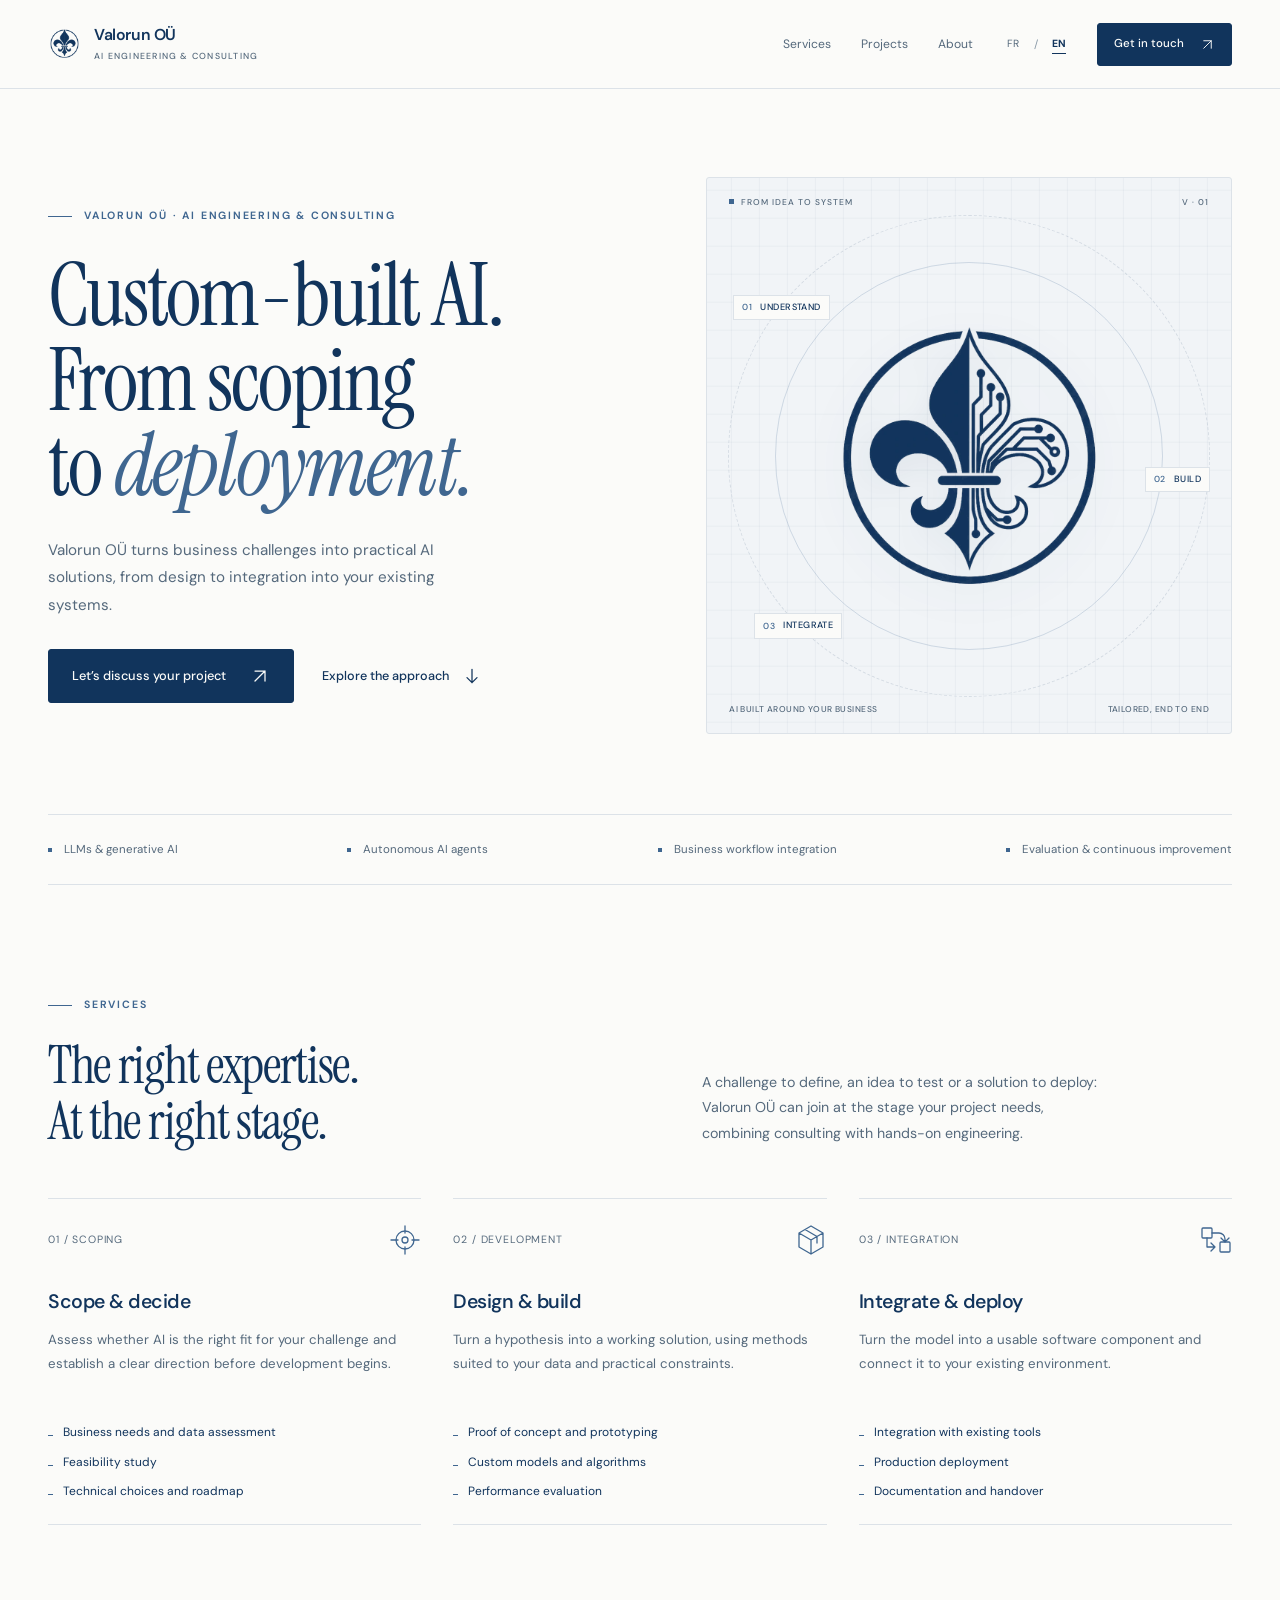
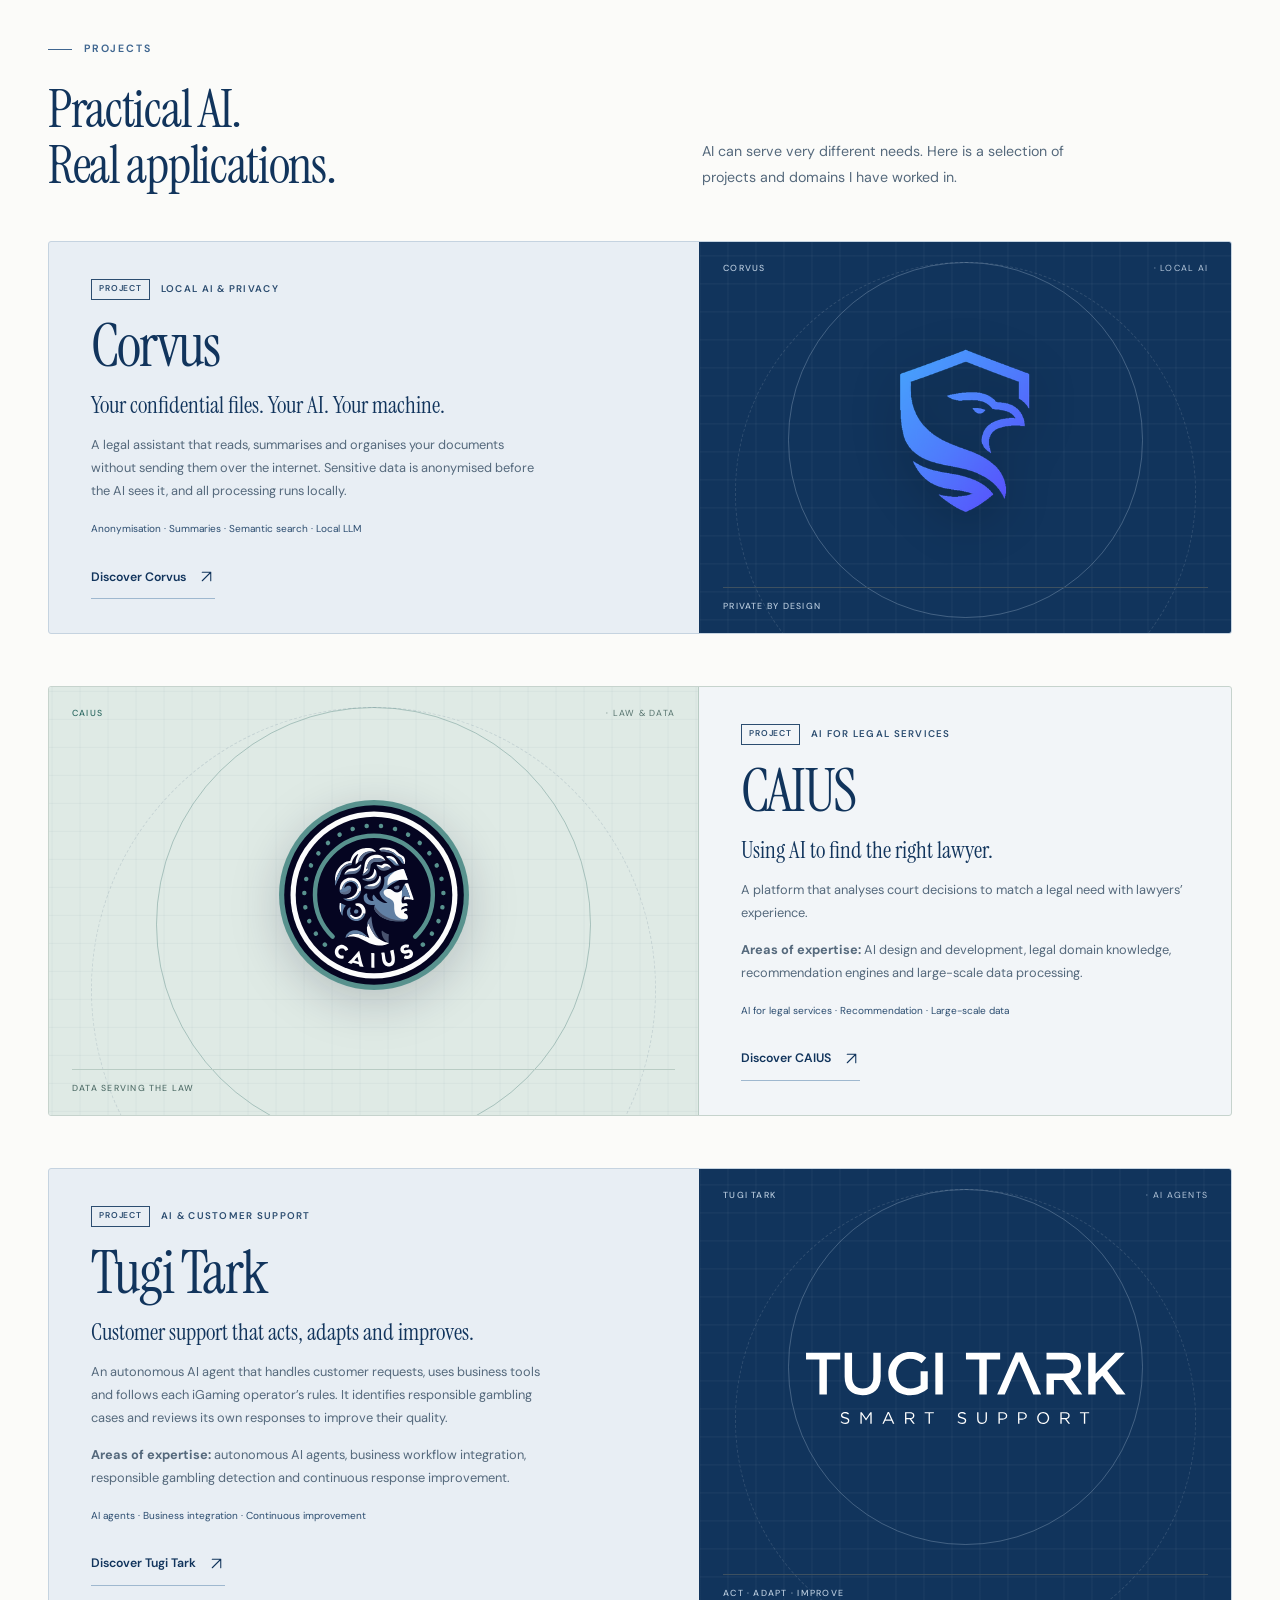
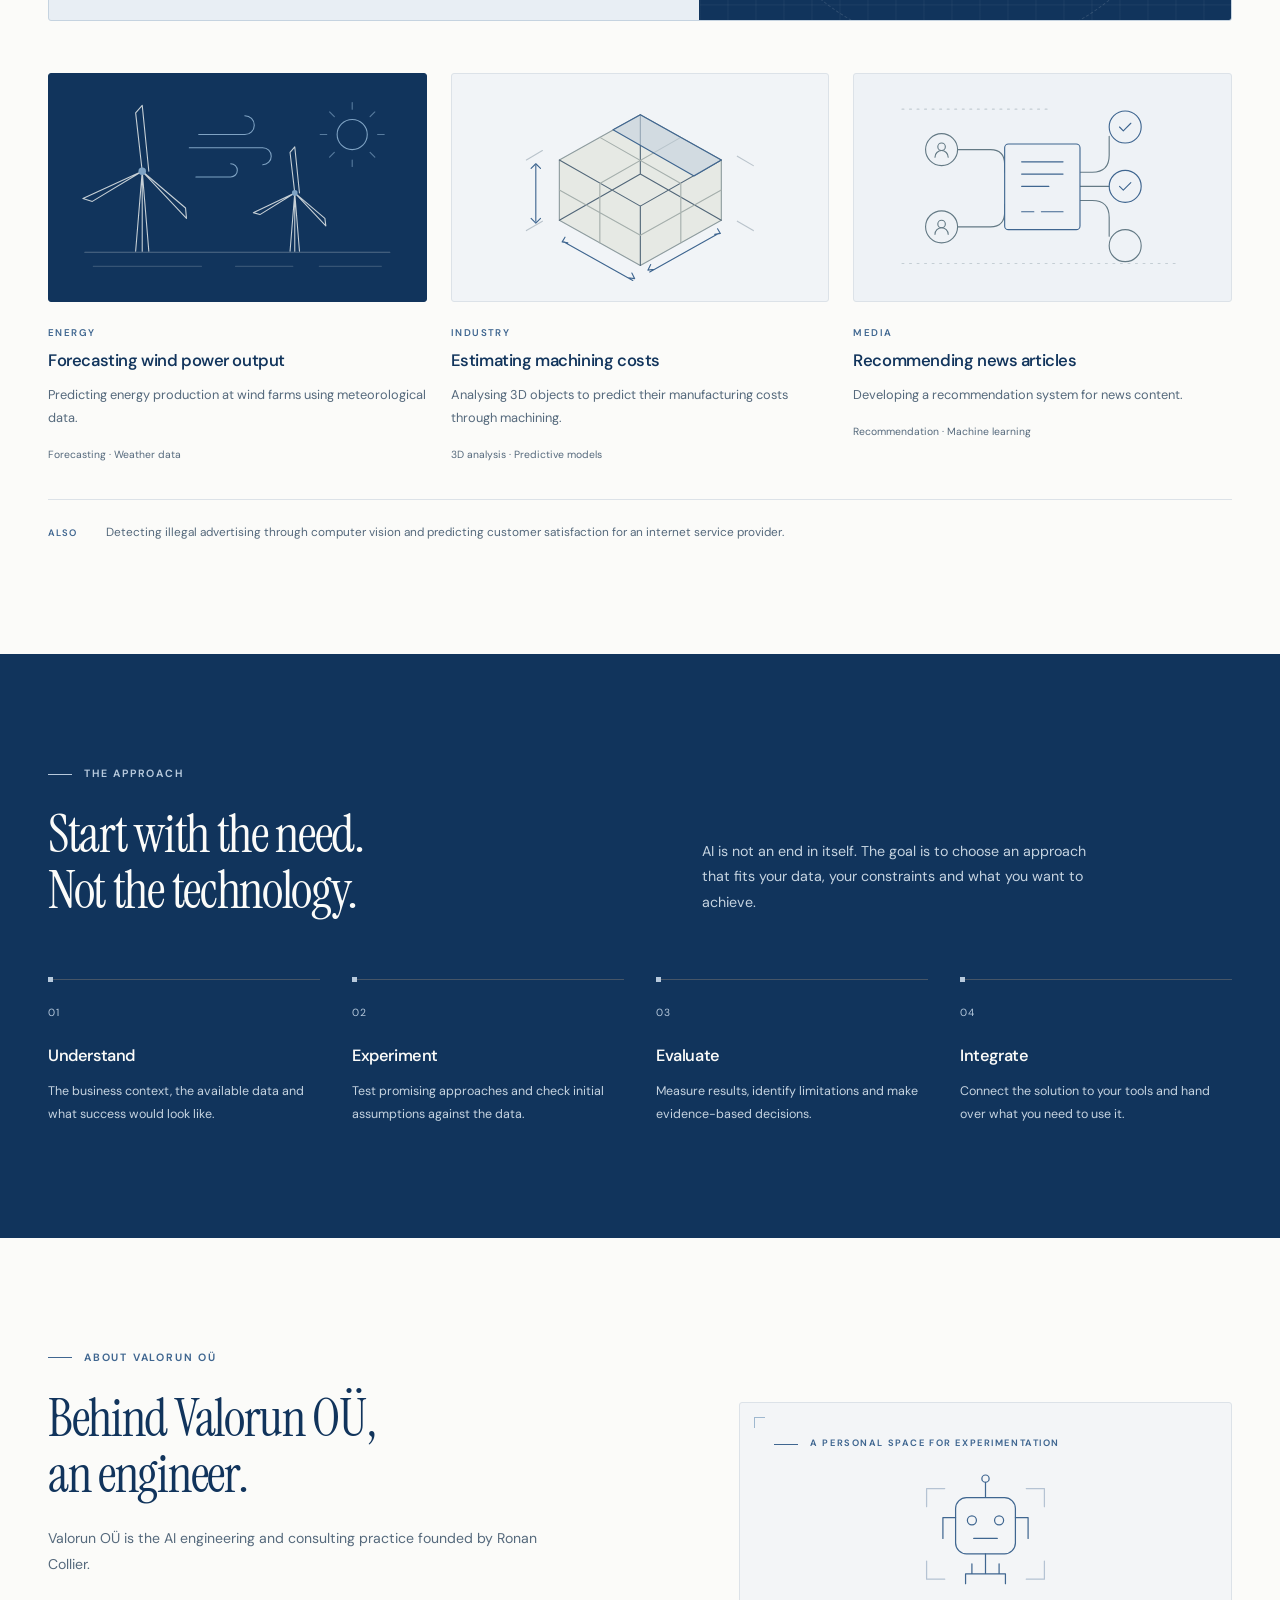
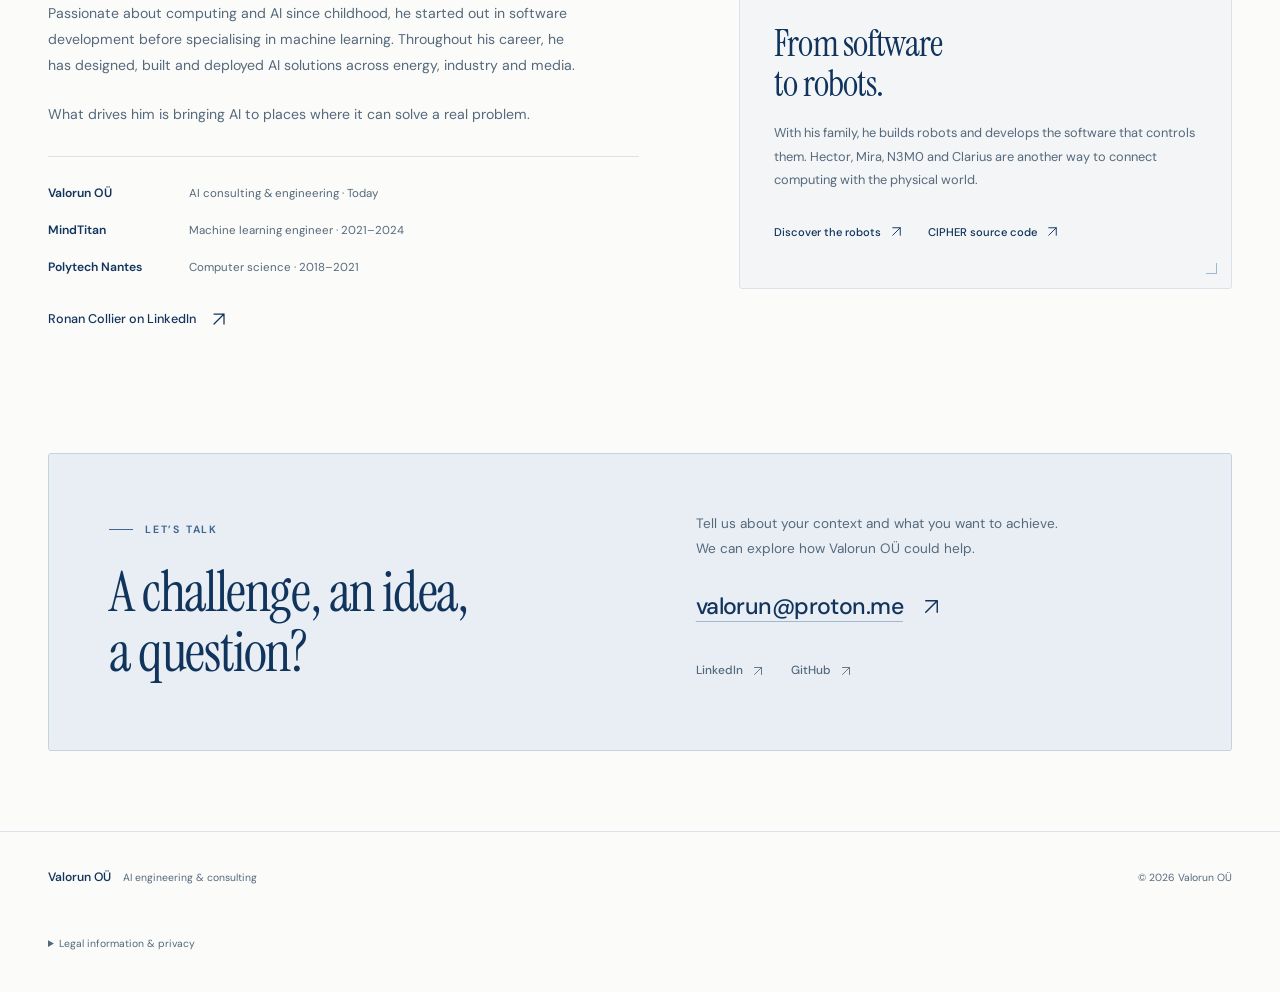
==== commit f468de8d: "Update theme" ====
--- a/en/index.html
+++ b/en/index.html
@@ -5,7 +5,7 @@
   <meta name="viewport" content="width=device-width, initial-scale=1">
   <title>Valorun OÜ · AI Engineering &amp; Consulting</title>
   <meta name="description" content="Valorun OÜ designs, builds and integrates custom AI solutions. AI engineering and consulting, from initial scoping through to deployment.">
-  <meta name="theme-color" content="#f8f6f1">
+  <meta name="theme-color" content="#fbfbf9">
   <meta property="og:type" content="website">
   <meta property="og:title" content="Valorun OÜ · AI Engineering &amp; Consulting">
   <meta property="og:description" content="Custom AI solutions, from scoping to deployment.">
@@ -14,8 +14,8 @@
   <link rel="alternate" hreflang="fr" href="../">
   <link rel="alternate" hreflang="en" href="./">
   <link rel="alternate" hreflang="x-default" href="../">
-  <link rel="icon" type="image/png" sizes="64x64" href="../assets/favicon.png?v=2">
-  <link rel="apple-touch-icon" sizes="180x180" href="../assets/apple-touch-icon.png">
+  <link rel="icon" type="image/png" sizes="64x64" href="../assets/favicon.png?v=4">
+  <link rel="apple-touch-icon" sizes="180x180" href="../assets/apple-touch-icon.png?v=3">
   <link rel="preload" href="../assets/fonts/dm-sans-latin.woff2" as="font" type="font/woff2" crossorigin>
   <link rel="preload" href="../assets/fonts/instrument-serif-latin.woff2" as="font" type="font/woff2" crossorigin>
   <link rel="stylesheet" href="../assets/styles.css">
@@ -42,7 +42,7 @@
   <header class="site-header">
     <div class="container header-inner">
       <a class="brand" href="#top" aria-label="Valorun OÜ, back to top">
-        <img src="../assets/logo.webp" width="600" height="712" alt="" decoding="async">
+        <img src="../assets/logo-mark-102.png" width="102" height="102" alt="" decoding="async">
         <span>
           <span class="brand-name">Valorun OÜ</span>
           <span class="brand-caption">AI engineering &amp; consulting</span>
@@ -86,7 +86,7 @@
       </div>
       <figure class="hero-visual">
         <div class="diagram-heading" aria-hidden="true"><span>From idea to system</span><span>V · 01</span></div>
-        <img class="hero-logo" src="../assets/logo.webp" width="600" height="712" alt="Valorun OÜ logo: a navy and gold fleur-de-lis with electronic circuit traces." decoding="async" fetchpriority="high">
+        <img class="hero-logo" src="../assets/logo.webp" width="720" height="720" alt="Valorun OÜ logo: a navy circular badge with a fleur-de-lis, one half traced with electronic circuits." decoding="async" fetchpriority="high">
         <p class="diagram-label diagram-label--first"><span>01</span> Understand</p>
         <p class="diagram-label diagram-label--second"><span>02</span> Build</p>
         <p class="diagram-label diagram-label--third"><span>03</span> Integrate</p>
--- a/assets/styles.css
+++ b/assets/styles.css
@@ -24,13 +24,15 @@
 
 :root {
   color-scheme: light;
-  --paper: #f8f6f1;
-  --paper-dark: #eeece4;
-  --ink: #14283f;
-  --muted: #56636b;
-  --gold: #866329;
-  --gold-light: #e1bf7e;
-  --line: #dcdcd2;
+  --paper: #fbfbf9;
+  --paper-dark: #f3f5f7;
+  --ink: #11345c;
+  --muted: #55697c;
+  --accent: #3f6690;
+  --accent-light: #b7c9dc;
+  --accent-wash: #e8eef4;
+  --accent-border: #c5d3e0;
+  --line: #dce2e8;
   --display: "Instrument Serif", Georgia, serif;
   --body: "DM Sans", -apple-system, BlinkMacSystemFont, "Segoe UI", sans-serif;
   --width: 1184px;
@@ -58,7 +60,7 @@
 }
 
 ::selection {
-  background: #e7d4ae;
+  background: #d9e4ef;
   color: var(--ink);
 }
 
@@ -75,7 +77,7 @@
 }
 
 :focus-visible {
-  outline: 3px solid var(--gold);
+  outline: 3px solid var(--accent);
   outline-offset: 5px;
 }
 
@@ -134,7 +136,7 @@
   align-items: center;
   gap: 12px;
   margin-bottom: 24px;
-  color: var(--gold);
+  color: var(--accent);
   font-size: .66rem;
   font-weight: 650;
   line-height: 1.5;
@@ -177,7 +179,7 @@
   z-index: 20;
   top: 0;
   border-bottom: 1px solid var(--line);
-  background: rgb(248 246 241 / 96%);
+  background: rgb(251 251 249 / 96%);
   backdrop-filter: blur(12px);
 }
 
@@ -265,7 +267,7 @@
 }
 
 .language-switch span {
-  color: #a5aaa6;
+  color: #8a9aa8;
   font-size: .7rem;
 }
 
@@ -295,8 +297,8 @@
 }
 
 .button:hover {
-  border-color: #2f485e;
-  background: #2f485e;
+  border-color: #2c4d70;
+  background: #2c4d70;
 }
 
 .button--small {
@@ -343,7 +345,7 @@
 }
 
 .hero h1 em {
-  color: var(--gold);
+  color: var(--accent);
 }
 
 .hero-description {
@@ -371,8 +373,8 @@
   isolation: isolate;
   border: 1px solid var(--line);
   border-radius: 3px;
-  background-color: #f2f0e8;
-  background-image: linear-gradient(rgb(20 40 63 / 4%) 1px, transparent 1px), linear-gradient(90deg, rgb(20 40 63 / 4%) 1px, transparent 1px);
+  background-color: #f1f4f7;
+  background-image: linear-gradient(rgb(17 52 92 / 4%) 1px, transparent 1px), linear-gradient(90deg, rgb(17 52 92 / 4%) 1px, transparent 1px);
   background-position: center;
   background-size: 28px 28px;
 }
@@ -383,7 +385,7 @@
   z-index: -1;
   width: 74%;
   aspect-ratio: 1;
-  border: 1px solid rgb(134 99 41 / 20%);
+  border: 1px solid rgb(63 102 144 / 20%);
   border-radius: 50%;
   content: "";
 }
@@ -391,13 +393,13 @@
 .hero-visual::after {
   width: 92%;
   border-style: dashed;
-  border-color: rgb(20 40 63 / 12%);
+  border-color: rgb(17 52 92 / 12%);
 }
 
 .hero-logo {
   width: 51%;
   height: auto;
-  filter: drop-shadow(0 10px 18px rgb(20 40 63 / 8%));
+  filter: drop-shadow(0 10px 18px rgb(17 52 92 / 8%));
 }
 
 .diagram-label {
@@ -416,7 +418,7 @@
 }
 
 .diagram-label span {
-  color: var(--gold);
+  color: var(--accent);
   font-size: .55rem;
 }
 
@@ -460,7 +462,7 @@
   width: 5px;
   height: 5px;
   margin-right: 7px;
-  background: var(--gold);
+  background: var(--accent);
   content: "";
   vertical-align: 1px;
 }
@@ -491,7 +493,7 @@
 .expertise-strip span::before {
   width: 4px;
   height: 4px;
-  background: var(--gold);
+  background: var(--accent);
   content: "";
 }
 
@@ -527,7 +529,7 @@
   align-items: center;
   justify-content: space-between;
   margin-bottom: 32px;
-  color: var(--gold);
+  color: var(--accent);
 }
 
 .service-number {
@@ -572,7 +574,7 @@
   flex: none;
   width: 5px;
   height: 1px;
-  background: var(--gold);
+  background: var(--accent);
   content: "";
 }
 
@@ -585,9 +587,9 @@
   grid-template-columns: 1.1fr .9fr;
   margin-bottom: 52px;
   overflow: hidden;
-  border: 1px solid #d9c9aa;
+  border: 1px solid var(--accent-border);
   border-radius: 3px;
-  background: #eee7d9;
+  background: var(--accent-wash);
 }
 
 .featured-project-copy {
@@ -601,7 +603,7 @@
   display: flex;
   align-items: center;
   gap: 11px;
-  color: #78571e;
+  color: #2c4d70;
   font-size: .61rem;
   font-weight: 600;
   line-height: 1.5;
@@ -643,7 +645,7 @@
 
 .featured-tags {
   margin-top: 18px;
-  color: #78571e;
+  color: #2c4d70;
   font-size: .63rem;
   line-height: 1.7;
 }
@@ -654,7 +656,7 @@
   gap: 12px;
   min-height: 44px;
   margin-top: 18px;
-  border-bottom: 1px solid #bca67a;
+  border-bottom: 1px solid #9fb8cf;
   font-size: .77rem;
   font-weight: 600;
   text-decoration: none;
@@ -682,7 +684,7 @@
   isolation: isolate;
   border-left: 1px solid var(--ink);
   background-color: var(--ink);
-  background-image: linear-gradient(rgb(248 246 241 / 5%) 1px, transparent 1px), linear-gradient(90deg, rgb(248 246 241 / 5%) 1px, transparent 1px);
+  background-image: linear-gradient(rgb(251 251 249 / 5%) 1px, transparent 1px), linear-gradient(90deg, rgb(251 251 249 / 5%) 1px, transparent 1px);
   background-position: center;
   background-size: 28px 28px;
 }
@@ -693,7 +695,7 @@
   z-index: -1;
   width: 67%;
   aspect-ratio: 1;
-  border: 1px solid rgb(225 191 126 / 30%);
+  border: 1px solid rgb(183 201 220 / 30%);
   border-radius: 50%;
   content: "";
 }
@@ -701,7 +703,7 @@
 .featured-project-visual::after {
   width: 87%;
   border-style: dashed;
-  border-color: rgb(248 246 241 / 12%);
+  border-color: rgb(251 251 249 / 12%);
 }
 
 .featured-visual-label,
@@ -709,7 +711,7 @@
   position: relative;
   z-index: 1;
   width: 100%;
-  color: var(--gold-light);
+  color: var(--accent-light);
   font-size: .55rem;
   font-weight: 500;
   line-height: 1.5;
@@ -724,7 +726,7 @@
 }
 
 .featured-visual-label span {
-  color: #a7b3bb;
+  color: #b7c9dc;
   font-weight: 400;
 }
 
@@ -740,7 +742,7 @@
 .featured-visual-caption {
   padding-top: 12px;
   border-top: 1px solid #3d5060;
-  color: #a7b3bb;
+  color: #b7c9dc;
 }
 
 .featured-project--reverse .featured-project-copy {
@@ -755,13 +757,13 @@
 
 .featured-project--caius {
   border-color: #c6d3cd;
-  background: #f0ece3;
+  background: #f2f5f8;
 }
 
 .featured-project--caius .featured-project-visual {
   border-color: #b9ccc4;
   background-color: #dfeae5;
-  background-image: linear-gradient(rgb(20 40 63 / 4%) 1px, transparent 1px), linear-gradient(90deg, rgb(20 40 63 / 4%) 1px, transparent 1px);
+  background-image: linear-gradient(rgb(17 52 92 / 4%) 1px, transparent 1px), linear-gradient(90deg, rgb(17 52 92 / 4%) 1px, transparent 1px);
 }
 
 .featured-project--caius .featured-project-visual::before {
@@ -769,7 +771,7 @@
 }
 
 .featured-project--caius .featured-project-visual::after {
-  border-color: rgb(20 40 63 / 12%);
+  border-color: rgb(17 52 92 / 12%);
 }
 
 .featured-project--caius .featured-visual-label,
@@ -809,7 +811,7 @@
   overflow: hidden;
   border: 1px solid var(--line);
   border-radius: 3px;
-  background: #eeeee6;
+  background: #f1f4f7;
 }
 
 .case-visual--dark {
@@ -818,7 +820,7 @@
 }
 
 .case-visual--blue {
-  background: #e7edeb;
+  background: #eef2f6;
 }
 
 .case-art {
@@ -828,7 +830,7 @@
 
 .case-category {
   margin-top: 23px;
-  color: var(--gold);
+  color: var(--accent);
   font-size: .61rem;
   font-weight: 600;
   letter-spacing: .15em;
@@ -866,7 +868,7 @@
 
 .experience-note strong {
   flex: none;
-  color: var(--gold);
+  color: var(--accent);
   font-size: .59rem;
   font-weight: 600;
   letter-spacing: .12em;
@@ -879,11 +881,11 @@
 }
 
 .approach-section .eyebrow {
-  color: var(--gold-light);
+  color: var(--accent-light);
 }
 
 .approach-section .section-intro > p {
-  color: #bdc6cb;
+  color: #c5d3e0;
 }
 
 .approach-grid {
@@ -907,14 +909,14 @@
   left: 0;
   width: 5px;
   height: 5px;
-  background: var(--gold-light);
+  background: var(--accent-light);
   content: "";
 }
 
 .step-number {
   display: block;
   margin-bottom: 24px;
-  color: var(--gold-light);
+  color: var(--accent-light);
   font-size: .65rem;
   letter-spacing: .08em;
 }
@@ -925,7 +927,7 @@
 
 .approach-grid p {
   margin-top: 12px;
-  color: #bdc6cb;
+  color: #c5d3e0;
   font-size: .78rem;
   line-height: 1.85;
 }
@@ -986,8 +988,8 @@
   left: 14px;
   width: 11px;
   height: 11px;
-  border-top: 1px solid #adb4ad;
-  border-left: 1px solid #adb4ad;
+  border-top: 1px solid #9fb8cf;
+  border-left: 1px solid #9fb8cf;
   content: "";
 }
 
@@ -1005,7 +1007,7 @@
   width: 145px;
   height: 136px;
   margin: 10px auto 23px;
-  color: var(--gold);
+  color: var(--accent);
 }
 
 .robot-card h3 {
@@ -1049,9 +1051,9 @@
   align-items: center;
   gap: 64px;
   padding: 57px 60px;
-  border: 1px solid #d7c5a0;
+  border: 1px solid var(--accent-border);
   border-radius: 3px;
-  background: #eee8db;
+  background: var(--accent-wash);
 }
 
 .contact-panel h2 {
@@ -1075,7 +1077,7 @@
   font-weight: 500;
   line-height: 1.5;
   letter-spacing: -.025em;
-  text-decoration-color: #b6a077;
+  text-decoration-color: #9fb8cf;
   text-underline-offset: 7px;
 }
 
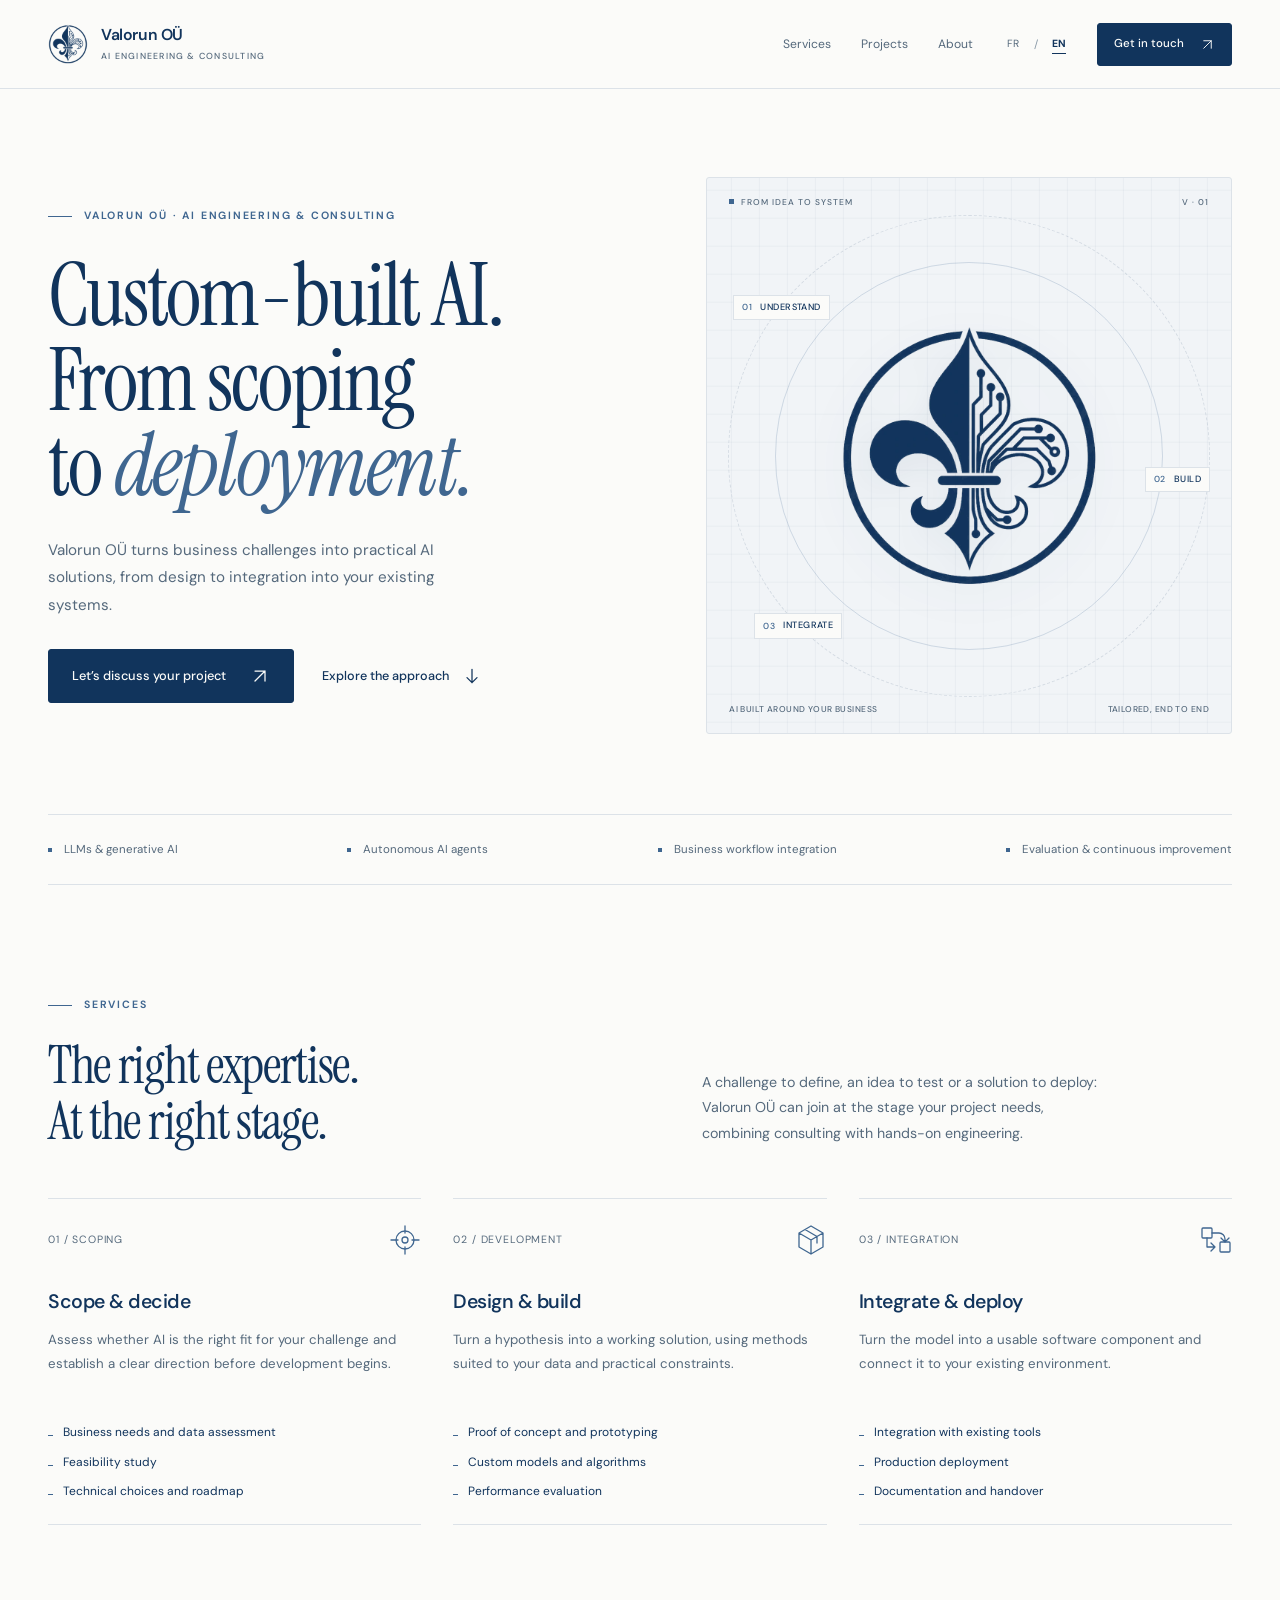
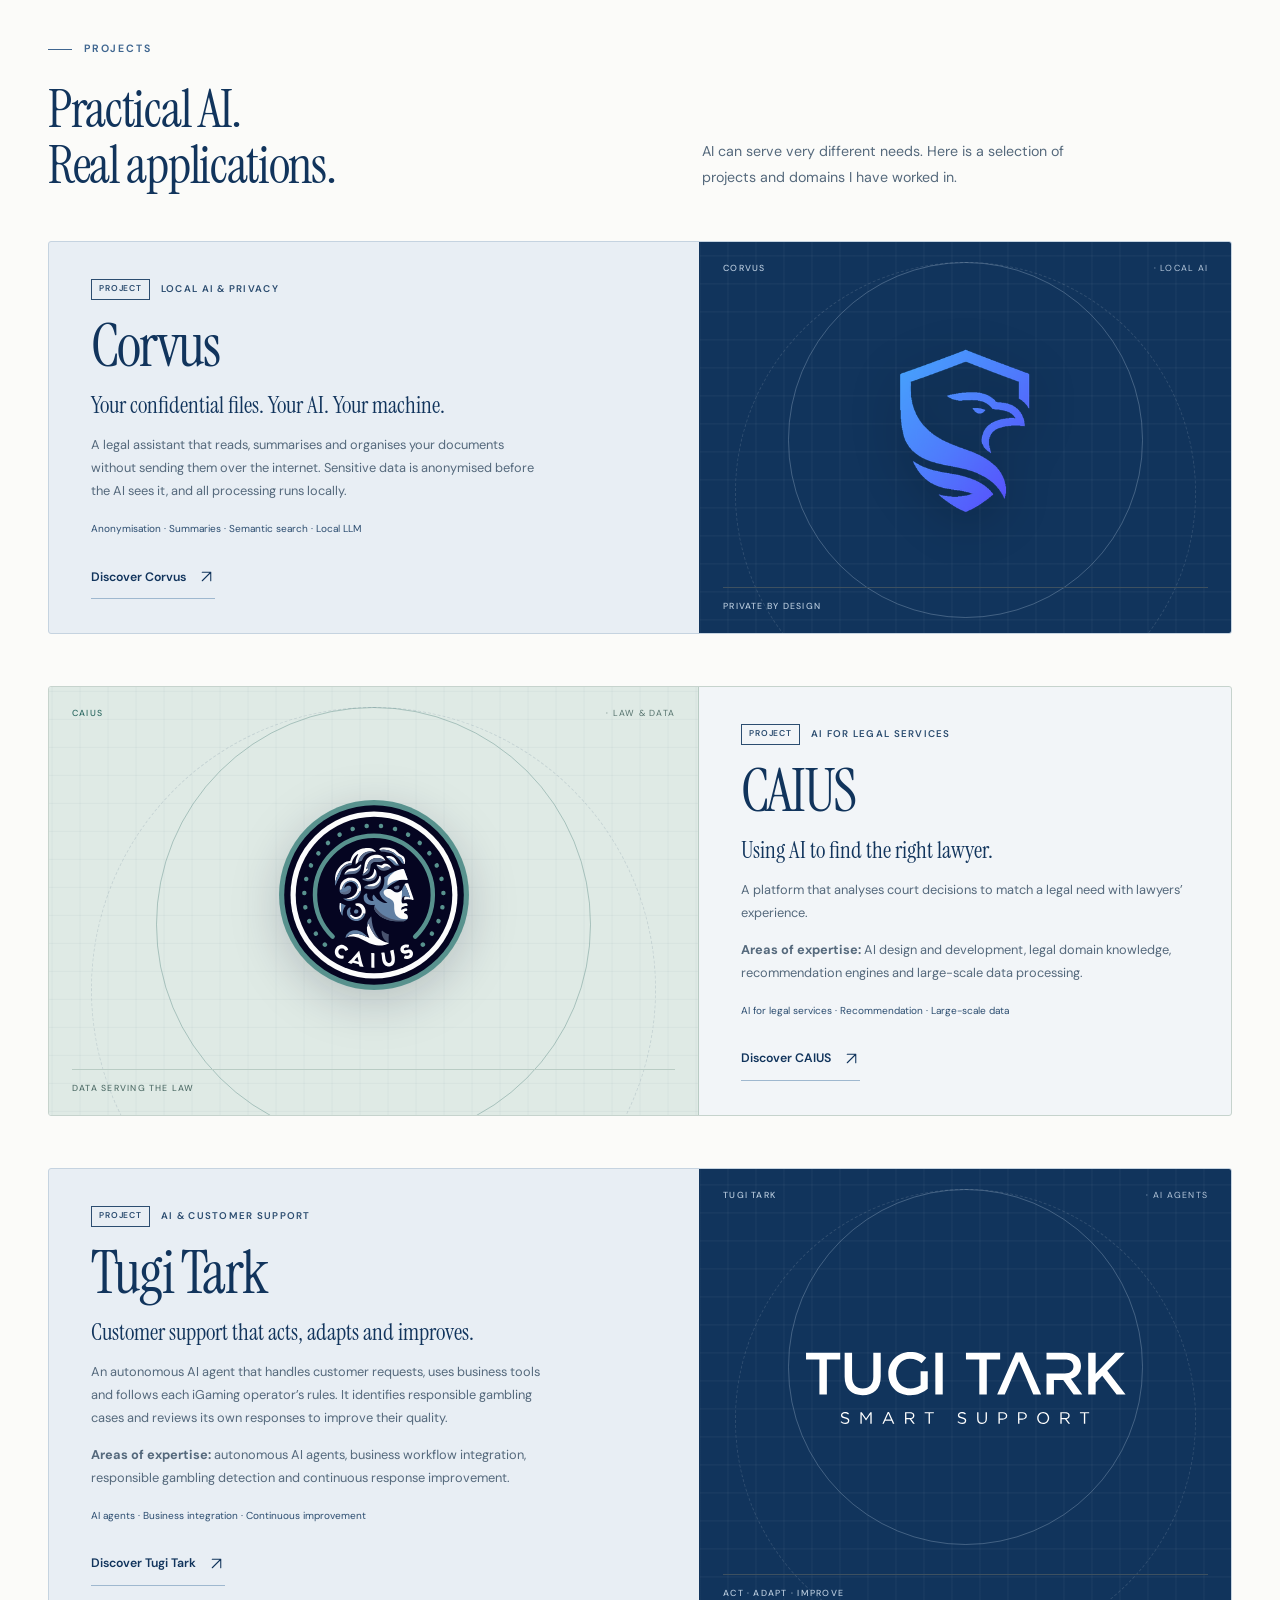
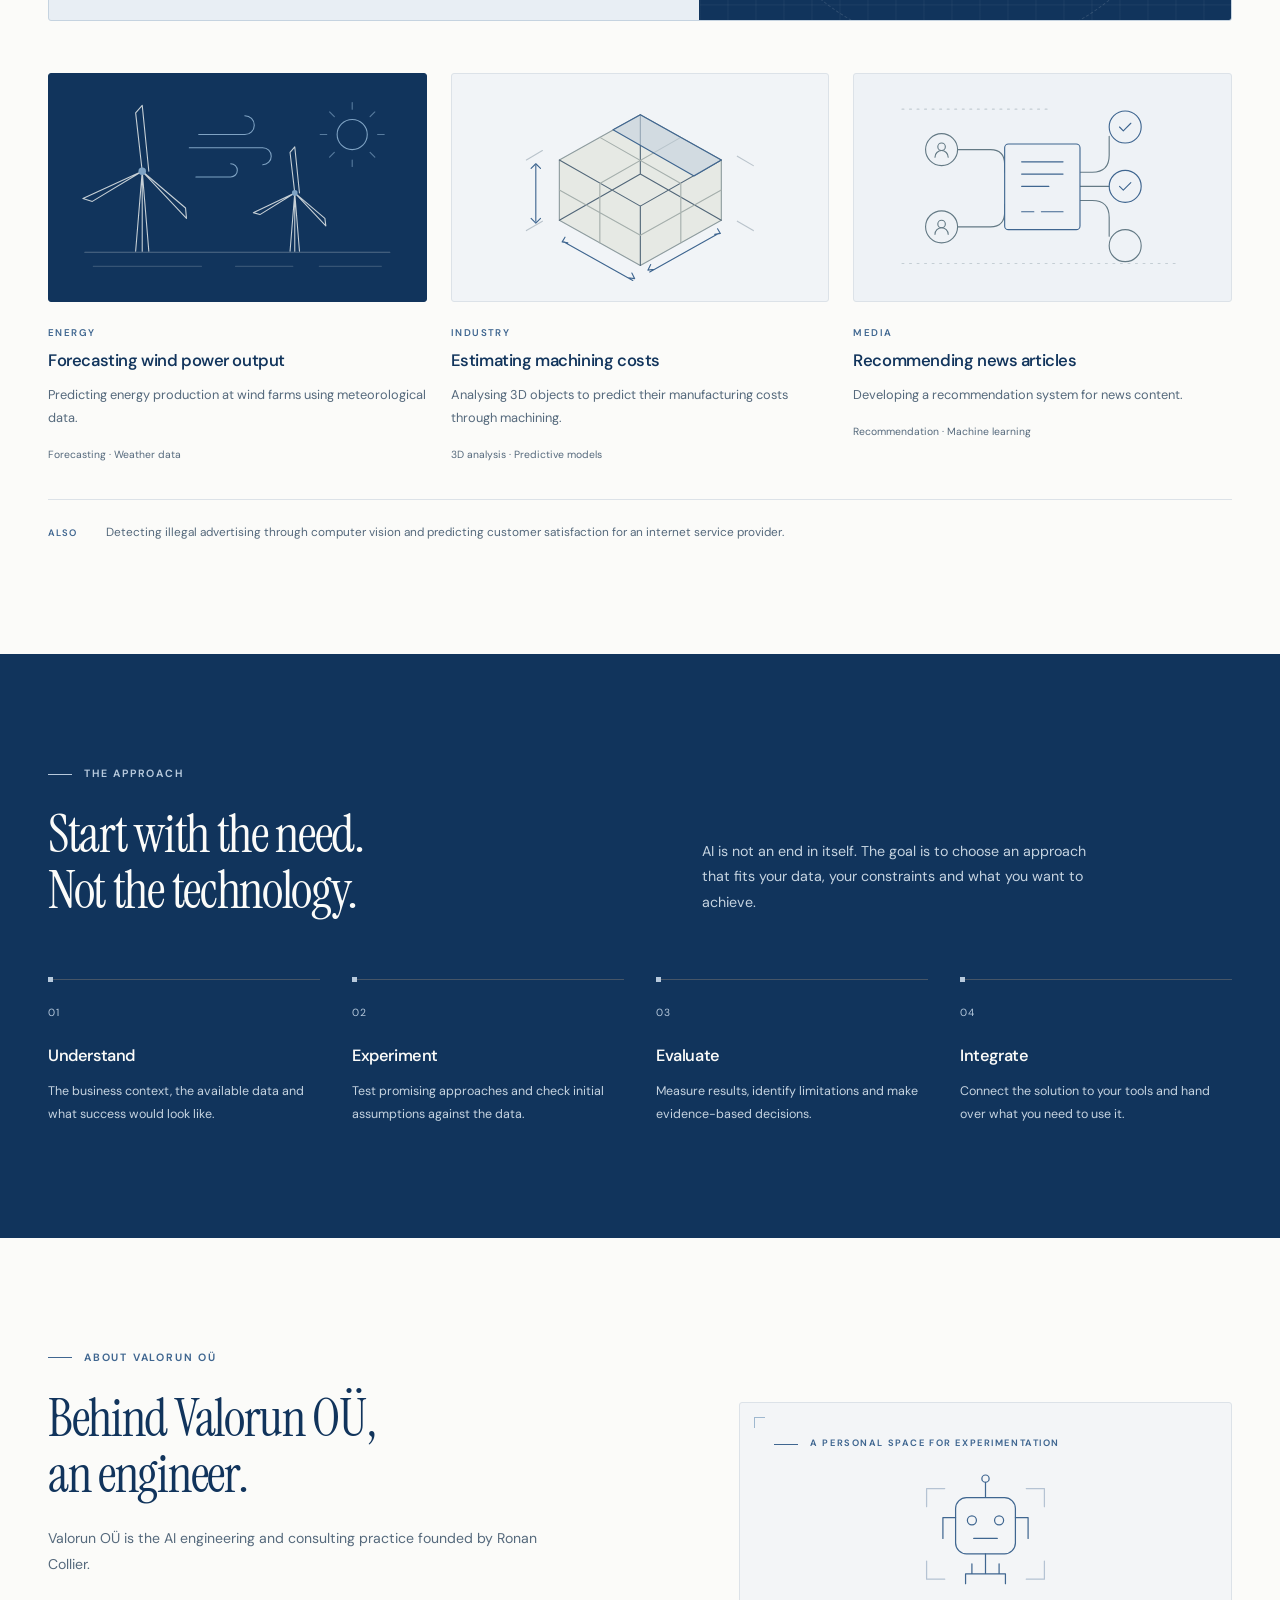
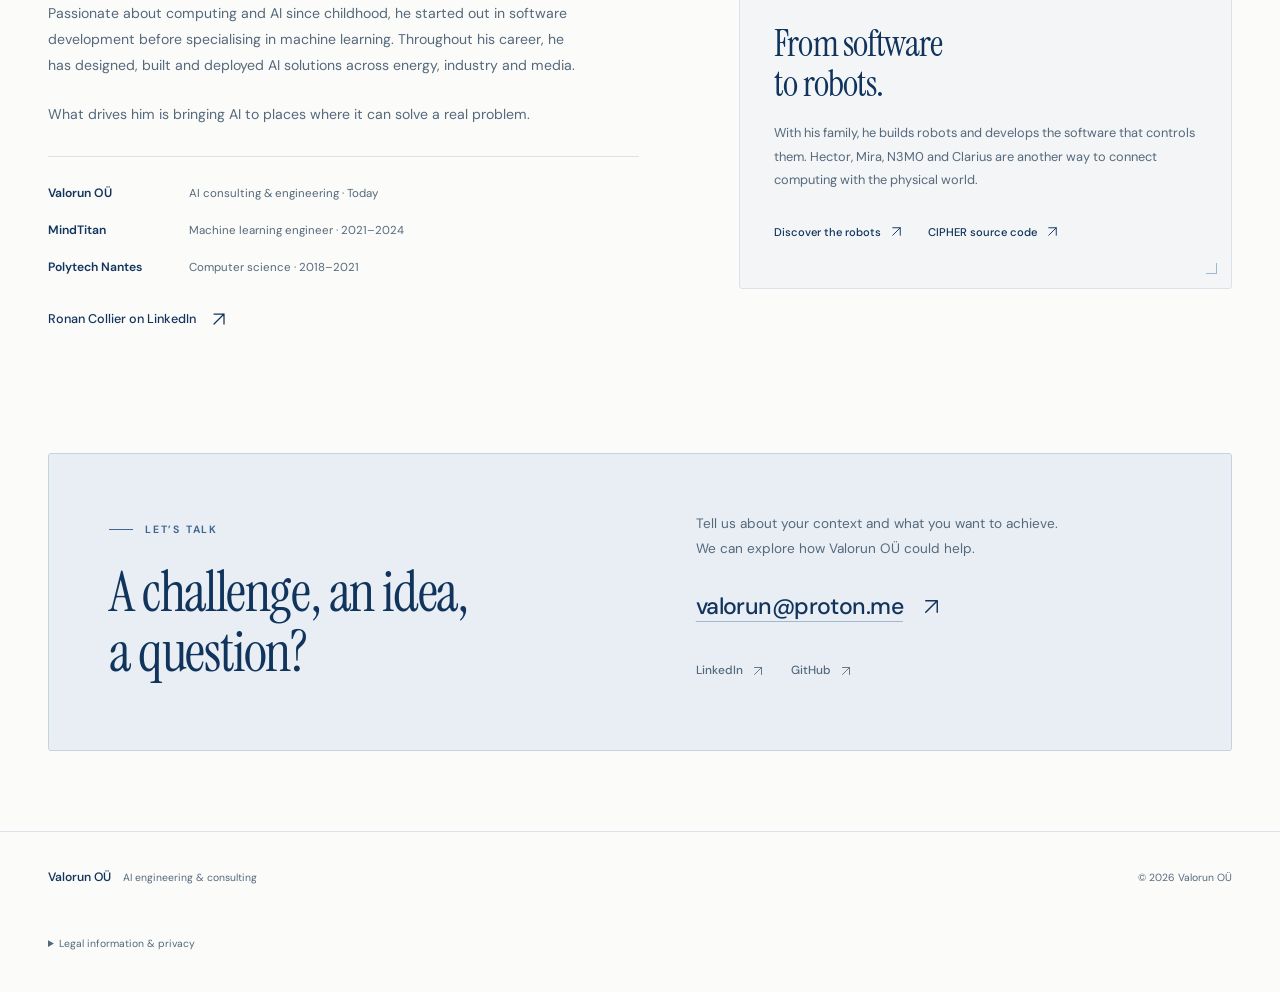
==== commit 46d63dac: "logo fix" ====
--- a/en/index.html
+++ b/en/index.html
@@ -14,7 +14,7 @@
   <link rel="alternate" hreflang="fr" href="../">
   <link rel="alternate" hreflang="en" href="./">
   <link rel="alternate" hreflang="x-default" href="../">
-  <link rel="icon" type="image/png" sizes="64x64" href="../assets/favicon.png?v=4">
+  <link rel="icon" type="image/png" sizes="64x64" href="../assets/favicon.png?v=5">
   <link rel="apple-touch-icon" sizes="180x180" href="../assets/apple-touch-icon.png?v=3">
   <link rel="preload" href="../assets/fonts/dm-sans-latin.woff2" as="font" type="font/woff2" crossorigin>
   <link rel="preload" href="../assets/fonts/instrument-serif-latin.woff2" as="font" type="font/woff2" crossorigin>
@@ -42,7 +42,7 @@
   <header class="site-header">
     <div class="container header-inner">
       <a class="brand" href="#top" aria-label="Valorun OÜ, back to top">
-        <img src="../assets/logo-mark-102.png" width="102" height="102" alt="" decoding="async">
+        <img src="../assets/logo-header-120.png" width="120" height="120" alt="" decoding="async">
         <span>
           <span class="brand-name">Valorun OÜ</span>
           <span class="brand-caption">AI engineering &amp; consulting</span>
--- a/assets/styles.css
+++ b/assets/styles.css
@@ -200,7 +200,7 @@
 }
 
 .brand img {
-  width: 33px;
+  width: 40px;
   height: auto;
 }
 
@@ -1415,7 +1415,7 @@
   }
 
   .brand img {
-    width: 28px;
+    width: 36px;
   }
 
   .brand-name {
